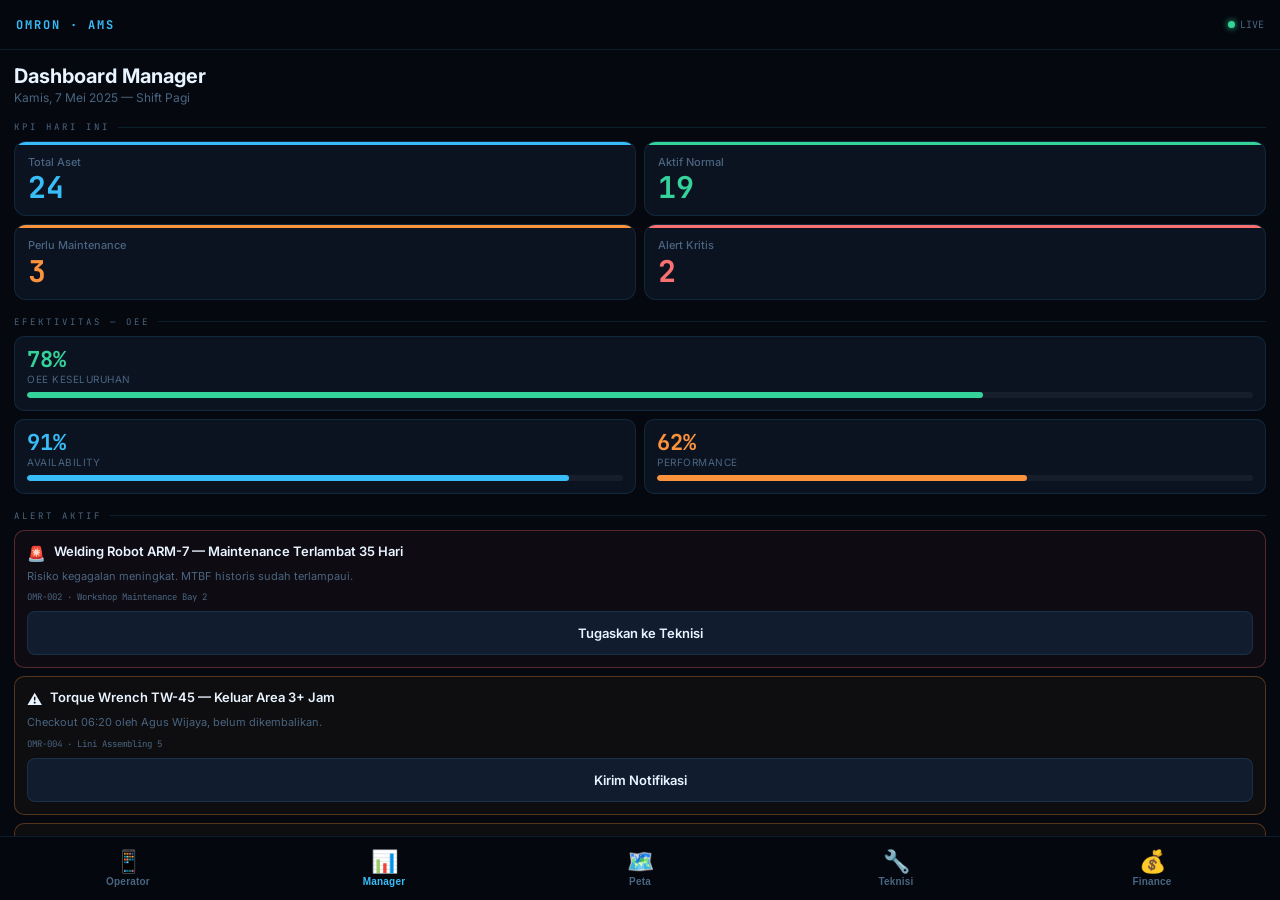
==== index.html @ 8ec26598 "Add files via upload" ====
<!DOCTYPE html>
<html lang="id">
<head>
<meta charset="UTF-8">
<meta name="viewport" content="width=device-width, initial-scale=1.0">
<title>Asset Management System — Omron</title>
<link href="https://fonts.googleapis.com/css2?family=Inter:wght@400;500;600;700&family=JetBrains+Mono:wght@400;700&display=swap" rel="stylesheet">
<style>
:root{
  --bg:#05080F;--surface:#0B1220;--surface2:#111C2E;
  --border:rgba(56,189,248,0.13);
  --accent:#38BDF8;--accent2:#34D399;--warn:#FB923C;--danger:#F87171;--gold:#FBBF24;--purple:#A78BFA;
  --white:#E8F4FF;--muted:#4A6580;
  --mono:'JetBrains Mono',monospace;--sans:'Inter',sans-serif;
  --nav-h:64px;
}
*{margin:0;padding:0;box-sizing:border-box;-webkit-tap-highlight-color:transparent;}
html,body{height:100%;overflow:hidden;}
body{background:var(--bg);color:var(--white);font-family:var(--sans);display:flex;flex-direction:column;}

/* TOP BAR */
.topbar{flex-shrink:0;display:flex;align-items:center;justify-content:space-between;padding:0 16px;height:50px;background:rgba(5,8,15,0.98);border-bottom:1px solid var(--border);}
.topbar-logo{font-family:var(--mono);font-size:12px;color:var(--accent);letter-spacing:2px;font-weight:700;}
.live-pill{display:flex;align-items:center;gap:5px;font-family:var(--mono);font-size:10px;color:var(--muted);}
.live-dot{width:7px;height:7px;border-radius:50%;background:var(--accent2);box-shadow:0 0 6px var(--accent2);animation:blink 1.5s ease-in-out infinite;}
@keyframes blink{0%,100%{opacity:1;}50%{opacity:0.3;}}

/* SCROLL */
.scroll-area{flex:1;overflow-y:auto;overflow-x:hidden;-webkit-overflow-scrolling:touch;scrollbar-width:none;}
.scroll-area::-webkit-scrollbar{display:none;}

/* PAGES */
.page{display:none;padding:14px 14px calc(var(--nav-h) + 16px);}
.page.active{display:block;animation:pagein 0.22s ease;}
@keyframes pagein{from{opacity:0;transform:translateY(6px);}to{opacity:1;transform:translateY(0);}}

/* BOTTOM NAV */
.bottom-nav{flex-shrink:0;display:flex;background:rgba(5,8,15,0.98);border-top:1px solid var(--border);height:var(--nav-h);}
.bnav-item{flex:1;display:flex;flex-direction:column;align-items:center;justify-content:center;gap:3px;cursor:pointer;background:none;border:none;color:var(--muted);padding:6px 2px;transition:color 0.15s;min-width:44px;}
.bnav-item .bi{font-size:22px;line-height:1;}
.bnav-item .bl{font-size:10px;font-weight:600;letter-spacing:0.2px;}
.bnav-item.active{color:var(--accent);}
.bnav-item:active{opacity:0.7;}

/* COMMON */
.pg-title{font-size:20px;font-weight:700;margin-bottom:2px;}
.pg-sub{font-size:12px;color:var(--muted);margin-bottom:14px;}
.slabel{font-family:var(--mono);font-size:9px;letter-spacing:3px;color:var(--muted);margin:16px 0 8px;display:flex;align-items:center;gap:8px;}
.slabel::after{content:'';flex:1;height:1px;background:var(--border);}
.card{background:var(--surface);border:1px solid var(--border);border-radius:12px;overflow:hidden;margin-bottom:10px;}
.card-hd{display:flex;align-items:center;justify-content:space-between;padding:11px 14px;border-bottom:1px solid var(--border);background:rgba(56,189,248,0.04);}
.card-title{font-family:var(--mono);font-size:10px;font-weight:700;letter-spacing:1.5px;color:var(--accent);}
.card-body{padding:14px;}
.badge{font-family:var(--mono);font-size:10px;font-weight:700;padding:3px 9px;border-radius:20px;}
.badge-ok{background:rgba(52,211,153,0.15);color:var(--accent2);border:1px solid rgba(52,211,153,0.3);}
.badge-warn{background:rgba(251,146,60,0.15);color:var(--warn);border:1px solid rgba(251,146,60,0.3);}
.badge-danger{background:rgba(248,113,113,0.15);color:var(--danger);border:1px solid rgba(248,113,113,0.3);}
.btn{border:none;border-radius:8px;font-family:var(--sans);font-weight:600;font-size:13px;padding:0 14px;cursor:pointer;transition:opacity 0.15s;white-space:nowrap;height:44px;display:inline-flex;align-items:center;justify-content:center;gap:6px;}
.btn:active{opacity:0.7;}
.btn-primary{background:var(--accent);color:#05080F;}
.btn-secondary{background:var(--surface2);color:var(--white);border:1px solid var(--border);}
.btn-warn{background:rgba(251,146,60,0.15);color:var(--warn);border:1px solid rgba(251,146,60,0.3);}
.btn-ok{background:rgba(52,211,153,0.15);color:var(--accent2);border:1px solid rgba(52,211,153,0.3);}
.btn-full{width:100%;}
.btn-half{flex:1;}
.row2{display:flex;gap:8px;}

/* TOAST */
#toast{position:fixed;bottom:calc(var(--nav-h) + 10px);left:50%;transform:translateX(-50%) translateY(16px);background:var(--surface2);border:1px solid var(--accent);color:var(--accent);font-size:12px;font-family:var(--mono);padding:9px 16px;border-radius:8px;z-index:999;transition:all 0.28s cubic-bezier(0.34,1.56,0.64,1);white-space:nowrap;opacity:0;pointer-events:none;}
#toast.show{transform:translateX(-50%) translateY(0);opacity:1;}

/* ══ OPERATOR ══ */
.scan-box{background:var(--surface);border:1px solid var(--border);border-radius:12px;padding:14px;position:relative;overflow:hidden;margin-bottom:10px;}
.scan-box::before{content:'';position:absolute;top:0;left:0;right:0;height:2px;background:linear-gradient(90deg,transparent,var(--accent),transparent);animation:scanbar 3s ease-in-out infinite;}
@keyframes scanbar{0%,100%{opacity:0.15;transform:scaleX(0.2);}50%{opacity:1;transform:scaleX(1);}}
.scan-input{width:100%;background:rgba(0,0,0,0.4);border:1px solid var(--border);border-radius:8px;color:var(--white);font-family:var(--sans);font-size:16px;padding:12px 14px;outline:none;margin-bottom:10px;transition:border-color 0.2s;-webkit-appearance:none;}
.scan-input:focus{border-color:var(--accent);}
.scan-input::placeholder{color:var(--muted);}
.quick-label{font-family:var(--mono);font-size:9px;letter-spacing:2px;color:var(--muted);margin-bottom:6px;}
.quick-grid{display:grid;grid-template-columns:repeat(5,1fr);gap:6px;margin-bottom:2px;}
.qbtn{background:rgba(56,189,248,0.08);border:1px solid rgba(56,189,248,0.2);border-radius:8px;color:var(--accent);font-family:var(--mono);font-size:12px;font-weight:700;height:44px;cursor:pointer;transition:background 0.15s;}
.qbtn:active{background:rgba(56,189,248,0.22);}
.scan-loading{display:none;text-align:center;padding:18px 0;color:var(--muted);font-size:12px;}
.spin{display:inline-block;width:16px;height:16px;border:2px solid var(--border);border-top-color:var(--accent);border-radius:50%;animation:spin 0.7s linear infinite;margin-right:6px;vertical-align:middle;}
@keyframes spin{to{transform:rotate(360deg);}}
#op-result{animation:pagein 0.28s ease;}
.res-hd{display:flex;align-items:center;justify-content:space-between;padding:11px 13px;border-bottom:1px solid var(--border);background:rgba(56,189,248,0.04);}
.res-id{font-family:var(--mono);font-size:11px;color:var(--accent);letter-spacing:2px;}
.res-body{padding:13px;}
.res-name{font-size:17px;font-weight:700;line-height:1.2;margin-bottom:2px;}
.res-type{font-family:var(--mono);font-size:9px;color:var(--muted);letter-spacing:1px;margin-bottom:11px;}
.alert-box{display:flex;align-items:flex-start;gap:7px;background:rgba(248,113,113,0.08);border:1px solid rgba(248,113,113,0.3);border-radius:8px;padding:10px 11px;font-size:12px;color:var(--danger);margin-bottom:11px;line-height:1.5;}
.loc-bar{display:flex;align-items:center;gap:9px;background:rgba(56,189,248,0.06);border:1px solid rgba(56,189,248,0.16);border-radius:8px;padding:10px 12px;margin-bottom:11px;}
.pulse{width:9px;height:9px;border-radius:50%;background:var(--accent2);box-shadow:0 0 7px var(--accent2);animation:blink 1.5s ease-in-out infinite;flex-shrink:0;}
.info-grid{display:grid;grid-template-columns:1fr 1fr;gap:6px;margin-bottom:11px;}
.info-cell{background:rgba(0,0,0,0.28);border:1px solid rgba(255,255,255,0.05);border-radius:8px;padding:9px 10px;}
.info-k{font-size:9px;color:var(--muted);letter-spacing:1.5px;font-family:var(--mono);margin-bottom:3px;}
.info-v{font-size:13px;font-weight:600;}
.info-v.ok{color:var(--accent2);}
.info-v.warn{color:var(--warn);}
.info-v.danger{color:var(--danger);}
.hist-row{display:flex;align-items:flex-start;gap:7px;font-size:12px;margin-bottom:7px;line-height:1.4;}
.h-t{font-family:var(--mono);font-size:9px;color:var(--muted);white-space:nowrap;min-width:48px;padding-top:2px;}
.h-d{width:6px;height:6px;border-radius:50%;margin-top:4px;flex-shrink:0;}
.action-stack{display:flex;flex-direction:column;gap:7px;margin-top:12px;padding-top:12px;border-top:1px solid var(--border);}

/* ══ MANAGER ══ */
.kpi-grid{display:grid;grid-template-columns:1fr 1fr;gap:8px;margin-bottom:10px;}
.kpi-card{background:var(--surface);border:1px solid var(--border);border-radius:12px;padding:13px;position:relative;overflow:hidden;}
.kpi-card::before{content:'';position:absolute;top:0;left:0;right:0;height:3px;}
.kpi-card.blue::before{background:var(--accent);}
.kpi-card.green::before{background:var(--accent2);}
.kpi-card.orange::before{background:var(--warn);}
.kpi-card.red::before{background:var(--danger);}
.kpi-lbl{font-size:11px;color:var(--muted);font-weight:500;line-height:1.3;}
.kpi-num{font-family:var(--mono);font-size:30px;font-weight:700;line-height:1;margin-top:3px;}
.kpi-num.blue{color:var(--accent);}
.kpi-num.green{color:var(--accent2);}
.kpi-num.orange{color:var(--warn);}
.kpi-num.red{color:var(--danger);}
.oee-grid{display:grid;grid-template-columns:1fr 1fr;gap:8px;margin-bottom:10px;}
.oee-card{background:var(--surface);border:1px solid var(--border);border-radius:10px;padding:12px;}
.oee-card.featured{grid-column:1/-1;}
.oee-val{font-family:var(--mono);font-size:22px;font-weight:700;line-height:1;margin-bottom:2px;}
.oee-lbl{font-size:10px;color:var(--muted);letter-spacing:0.5px;margin-bottom:7px;}
.oee-bar{height:6px;border-radius:3px;background:rgba(255,255,255,0.05);overflow:hidden;}
.oee-fill{height:100%;border-radius:3px;transition:width 1s ease;}
.alert-list{display:flex;flex-direction:column;gap:8px;}
.alert-item{background:var(--surface);border:1px solid var(--border);border-radius:10px;padding:12px;}
.alert-item.danger{border-color:rgba(248,113,113,0.3);background:rgba(248,113,113,0.04);}
.alert-item.warn{border-color:rgba(251,146,60,0.3);background:rgba(251,146,60,0.04);}
.al-top{display:flex;align-items:flex-start;gap:8px;margin-bottom:5px;}
.al-icon{font-size:15px;flex-shrink:0;margin-top:1px;}
.al-title{font-size:13px;font-weight:600;line-height:1.3;}
.al-desc{font-size:11px;color:var(--muted);line-height:1.5;margin-bottom:7px;}
.al-meta{font-family:var(--mono);font-size:9px;color:var(--muted);margin-bottom:8px;}
.asset-list{display:flex;flex-direction:column;gap:7px;}
.asset-item{background:var(--surface);border:1px solid var(--border);border-radius:10px;padding:11px 12px;display:flex;align-items:center;gap:10px;}
.asset-left{flex:1;min-width:0;}
.asset-amid{font-family:var(--mono);font-size:10px;color:var(--accent);margin-bottom:1px;}
.asset-aname{font-size:13px;font-weight:600;overflow:hidden;text-overflow:ellipsis;white-space:nowrap;}
.asset-aloc{font-size:11px;color:var(--muted);overflow:hidden;text-overflow:ellipsis;white-space:nowrap;}
.asset-right{flex-shrink:0;text-align:right;}
.asset-nsrv{font-size:10px;color:var(--muted);margin-top:4px;}
.bar-row{display:flex;align-items:center;gap:10px;margin-bottom:9px;}
.bar-lbl{font-size:10px;color:var(--muted);width:90px;flex-shrink:0;}
.bar-track{flex:1;height:8px;background:rgba(255,255,255,0.05);border-radius:4px;overflow:hidden;}
.bar-fill{height:100%;border-radius:4px;transition:width 1.1s ease;}
.bar-val{font-family:var(--mono);font-size:10px;width:30px;text-align:right;flex-shrink:0;}

/* ══ FLOOR MAP ══ */
.map-wrap{background:var(--surface);border:1px solid var(--border);border-radius:12px;padding:12px;margin-bottom:10px;}
.map-canvas{position:relative;width:100%;aspect-ratio:4/3;background:var(--surface2);border-radius:8px;overflow:hidden;border:1px solid var(--border);}
.zone{position:absolute;border-radius:6px;padding:7px;}
.zone-lbl{font-family:var(--mono);font-size:8px;letter-spacing:0.5px;font-weight:700;margin-bottom:5px;}
.zone-assets{display:flex;flex-wrap:wrap;gap:5px;}
.adot{width:44px;height:44px;border-radius:8px;display:flex;align-items:center;justify-content:center;font-size:10px;font-weight:700;font-family:var(--mono);cursor:pointer;transition:transform 0.15s;}
.adot:active{transform:scale(0.88);}
.adot.ok{background:rgba(52,211,153,0.2);border:1px solid rgba(52,211,153,0.5);color:var(--accent2);}
.adot.warn{background:rgba(251,146,60,0.2);border:1px solid rgba(251,146,60,0.5);color:var(--warn);}
.adot.danger{background:rgba(248,113,113,0.2);border:1px solid rgba(248,113,113,0.5);color:var(--danger);}
.adot.moving{animation:dotpulse 1s ease-in-out infinite;}
@keyframes dotpulse{0%,100%{box-shadow:0 0 0 0 rgba(56,189,248,0.3);}50%{box-shadow:0 0 0 6px rgba(56,189,248,0);}}
.reader-pt{position:absolute;width:12px;height:12px;border-radius:50%;background:rgba(56,189,248,0.8);border:2px solid var(--accent);z-index:5;animation:rdr 2s ease-in-out infinite;}
@keyframes rdr{0%,100%{box-shadow:0 0 3px var(--accent);}50%{box-shadow:0 0 12px var(--accent);}}
.map-info{background:var(--surface2);border:1px solid var(--border);border-radius:10px;padding:12px;margin-top:10px;display:none;}
.map-info.show{display:block;animation:pagein 0.2s ease;}
.map-legend{display:flex;gap:12px;margin-top:10px;flex-wrap:wrap;}
.leg{display:flex;align-items:center;gap:5px;font-size:11px;color:var(--muted);}
.leg-dot{width:10px;height:10px;border-radius:3px;flex-shrink:0;}

/* ══ MAINTENANCE ══ */
.sum-row{display:flex;gap:8px;margin-bottom:14px;}
.sum-card{flex:1;background:var(--surface);border:1px solid var(--border);border-radius:10px;padding:11px;text-align:center;}
.sum-num{font-family:var(--mono);font-size:22px;font-weight:700;}
.sum-lbl{font-size:10px;color:var(--muted);margin-top:2px;}
.maint-card{background:var(--surface);border:1px solid var(--border);border-radius:12px;overflow:hidden;margin-bottom:10px;}
.maint-hd{display:flex;align-items:center;gap:10px;padding:11px 12px;border-bottom:1px solid var(--border);}
.pbar{width:4px;border-radius:2px;flex-shrink:0;align-self:stretch;min-height:36px;}
.maint-name{font-size:14px;font-weight:700;}
.maint-id{font-family:var(--mono);font-size:10px;color:var(--accent);}
.maint-body{padding:12px;}
.maint-chips{display:flex;gap:6px;flex-wrap:wrap;margin-bottom:11px;}
.chip{background:rgba(0,0,0,0.28);border:1px solid rgba(255,255,255,0.05);border-radius:6px;padding:6px 9px;}
.chip-k{font-family:var(--mono);font-size:8px;color:var(--muted);letter-spacing:1px;margin-bottom:2px;}
.chip-v{font-size:12px;font-weight:500;}
.prog-lbl{display:flex;justify-content:space-between;font-family:var(--mono);font-size:9px;color:var(--muted);margin-bottom:5px;}
.prog-track{background:rgba(255,255,255,0.05);border-radius:4px;height:6px;margin-bottom:11px;overflow:hidden;}
.prog-fill{height:100%;border-radius:4px;background:linear-gradient(90deg,var(--accent),var(--accent2));transition:width 0.5s ease;}
.checklist{display:flex;flex-direction:column;gap:5px;margin-bottom:12px;}
.check-item{display:flex;align-items:center;gap:10px;font-size:13px;padding:10px 11px;border-radius:8px;background:rgba(0,0,0,0.18);cursor:pointer;min-height:44px;user-select:none;}
.check-item input[type=checkbox]{accent-color:var(--accent2);width:18px;height:18px;flex-shrink:0;cursor:pointer;}
.check-item.done{opacity:0.45;}
.check-item.done span{text-decoration:line-through;}

/* ══ FINANCE ══ */
.fin-kpi{display:grid;grid-template-columns:1fr 1fr;gap:8px;margin-bottom:10px;}
.fin-card{background:var(--surface);border:1px solid var(--border);border-radius:12px;padding:13px;position:relative;overflow:hidden;}
.fin-card::before{content:'';position:absolute;top:0;left:0;right:0;height:3px;background:linear-gradient(90deg,var(--gold),transparent);}
.fin-lbl{font-size:11px;color:var(--muted);line-height:1.3;}
.fin-num{font-family:var(--mono);font-size:18px;font-weight:700;color:var(--gold);line-height:1;margin-top:3px;}
.fin-sub{font-family:var(--mono);font-size:9px;color:var(--muted);margin-top:5px;}
.depr-list{display:flex;flex-direction:column;gap:7px;}
.depr-item{background:var(--surface);border:1px solid var(--border);border-radius:10px;padding:12px;}
.depr-hd{display:flex;align-items:center;justify-content:space-between;margin-bottom:7px;}
.depr-id{font-family:var(--mono);font-size:10px;color:var(--gold);margin-bottom:1px;}
.depr-name{font-size:13px;font-weight:600;}
.depr-row{display:flex;justify-content:space-between;font-size:12px;margin-bottom:3px;}
.depr-key{color:var(--muted);}
.depr-bar{height:5px;background:rgba(255,255,255,0.05);border-radius:3px;overflow:hidden;margin-top:7px;}
.depr-fill{height:100%;border-radius:3px;transition:width 1s ease;}
.reco-item{background:var(--surface);border:1px solid var(--border);border-radius:10px;padding:12px;margin-bottom:8px;}
.reco-hd{display:flex;align-items:center;gap:8px;margin-bottom:6px;}
.reco-title{font-size:13px;font-weight:600;}
.reco-desc{font-size:12px;color:var(--muted);line-height:1.5;}

/* FEED */
.feed-list{display:flex;flex-direction:column;gap:6px;}
.feed-item{display:flex;align-items:center;gap:9px;background:var(--surface);border:1px solid var(--border);border-radius:8px;padding:9px 12px;}
.feed-dot{width:8px;height:8px;border-radius:50%;flex-shrink:0;}
.feed-id{font-family:var(--mono);font-size:10px;color:var(--accent);white-space:nowrap;}
.feed-desc{flex:1;font-size:12px;overflow:hidden;text-overflow:ellipsis;white-space:nowrap;min-width:0;}
.feed-time{font-family:var(--mono);font-size:10px;color:var(--muted);white-space:nowrap;}
</style>
</head>
<body>

<!-- TOP BAR -->
<div class="topbar">
  <div class="topbar-logo">OMRON · AMS</div>
  <div class="live-pill"><div class="live-dot"></div>LIVE</div>
</div>

<!-- SCROLL AREA -->
<div class="scroll-area" id="scrollArea">

<!-- ══ OPERATOR ══ -->
<div class="page" id="page-operator">
  <div class="pg-title">Identifikasi Aset</div>
  <div class="pg-sub">Ketik ID atau tap tombol demo di bawah</div>

  <div class="scan-box">
    <input class="scan-input" id="rfidInput" type="text" inputmode="text"
      placeholder="ID Aset — cth: OMR-001" maxlength="15" autocomplete="off" spellcheck="false">
    <button class="btn btn-primary btn-full" id="scanBtn" onclick="scanAsset()">Cek Aset</button>
  </div>

  <div class="quick-label">DEMO CEPAT — TAP ID</div>
  <div class="quick-grid">
    <div class="qbtn" onclick="quickScan('OMR-001')">001</div>
    <div class="qbtn" onclick="quickScan('OMR-002')">002</div>
    <div class="qbtn" onclick="quickScan('OMR-003')">003</div>
    <div class="qbtn" onclick="quickScan('OMR-004')">004</div>
    <div class="qbtn" onclick="quickScan('OMR-005')">005</div>
  </div>

  <div class="scan-loading" id="scanLoading"><span class="spin"></span>Mencari aset...</div>

  <div id="op-result" style="display:none;margin-top:12px;">
    <div class="card">
      <div class="res-hd"><span class="res-id" id="res-id"></span><span class="badge" id="res-badge"></span></div>
      <div class="res-body">
        <div class="res-name" id="res-name"></div>
        <div class="res-type" id="res-type"></div>
        <div id="res-alert" class="alert-box" style="display:none">⚠ <span id="res-alert-txt"></span></div>
        <div class="loc-bar">
          <div class="pulse"></div>
          <div>
            <div style="font-size:13px;font-weight:600;" id="res-loc"></div>
            <div style="font-size:11px;color:var(--muted);" id="res-loctime"></div>
          </div>
        </div>
        <div class="info-grid">
          <div class="info-cell"><div class="info-k">KATEGORI</div><div class="info-v" id="r-cat"></div></div>
          <div class="info-cell"><div class="info-k">STATUS</div><div class="info-v" id="r-stat"></div></div>
          <div class="info-cell"><div class="info-k">SERVIS TERAKHIR</div><div class="info-v" id="r-srv"></div></div>
          <div class="info-cell"><div class="info-k">SERVIS BERIKUTNYA</div><div class="info-v" id="r-nsrv"></div></div>
          <div class="info-cell"><div class="info-k">KONDISI</div><div class="info-v" id="r-kond"></div></div>
          <div class="info-cell"><div class="info-k">PIC</div><div class="info-v" id="r-pic"></div></div>
        </div>
        <div class="slabel">RIWAYAT</div>
        <div id="res-hist"></div>
        <div class="action-stack">
          <div class="row2">
            <button class="btn btn-ok btn-half" onclick="toast('✓ Checkout dicatat ke sistem')">📤 Checkout</button>
            <button class="btn btn-warn btn-half" onclick="toast('⚠ Laporan dikirim ke teknisi')">🔧 Laporkan</button>
          </div>
          <div class="row2">
            <button class="btn btn-secondary btn-half" onclick="toast('📅 Jadwal servis dikirim')">📅 Servis</button>
            <button class="btn btn-secondary btn-half" onclick="toast('📋 Histori lengkap...')">📋 Histori</button>
          </div>
        </div>
      </div>
    </div>
  </div>

  <div id="op-notfound" style="display:none;margin-top:12px;background:var(--surface);border:1px solid rgba(248,113,113,0.25);border-radius:12px;padding:24px;text-align:center;">
    <div style="font-size:28px;margin-bottom:8px;">🔍</div>
    <div style="font-size:15px;font-weight:700;color:var(--danger);margin-bottom:5px;">Aset Tidak Ditemukan</div>
    <div style="font-size:12px;color:var(--muted);">ID "<span id="nf-id"></span>" tidak ada di asset register.</div>
  </div>

  <div class="slabel">AKTIVITAS TERKINI</div>
  <div class="feed-list" id="op-feed"></div>
</div>

<!-- ══ MANAGER ══ -->
<div class="page active" id="page-manager">
  <div class="pg-title">Dashboard Manager</div>
  <div class="pg-sub">Kamis, 7 Mei 2025 — Shift Pagi</div>

  <div class="slabel">KPI HARI INI</div>
  <div class="kpi-grid">
    <div class="kpi-card blue"><div class="kpi-lbl">Total Aset</div><div class="kpi-num blue">24</div></div>
    <div class="kpi-card green"><div class="kpi-lbl">Aktif Normal</div><div class="kpi-num green">19</div></div>
    <div class="kpi-card orange"><div class="kpi-lbl">Perlu Maintenance</div><div class="kpi-num orange">3</div></div>
    <div class="kpi-card red"><div class="kpi-lbl">Alert Kritis</div><div class="kpi-num red">2</div></div>
  </div>

  <div class="slabel">EFEKTIVITAS — OEE</div>
  <div class="oee-grid">
    <div class="oee-card featured">
      <div class="oee-val" style="color:var(--accent2);">78%</div>
      <div class="oee-lbl">OEE KESELURUHAN</div>
      <div class="oee-bar"><div class="oee-fill" style="width:78%;background:var(--accent2);"></div></div>
    </div>
    <div class="oee-card">
      <div class="oee-val" style="color:var(--accent);">91%</div>
      <div class="oee-lbl">AVAILABILITY</div>
      <div class="oee-bar"><div class="oee-fill" style="width:91%;background:var(--accent);"></div></div>
    </div>
    <div class="oee-card">
      <div class="oee-val" style="color:var(--warn);">62%</div>
      <div class="oee-lbl">PERFORMANCE</div>
      <div class="oee-bar"><div class="oee-fill" style="width:62%;background:var(--warn);"></div></div>
    </div>
  </div>

  <div class="slabel">ALERT AKTIF</div>
  <div class="alert-list">
    <div class="alert-item danger">
      <div class="al-top"><div class="al-icon">🚨</div><div class="al-title">Welding Robot ARM-7 — Maintenance Terlambat 35 Hari</div></div>
      <div class="al-desc">Risiko kegagalan meningkat. MTBF historis sudah terlampaui.</div>
      <div class="al-meta">OMR-002 · Workshop Maintenance Bay 2</div>
      <button class="btn btn-secondary btn-full" onclick="toast('Ditugaskan ke Eko Purnomo')">Tugaskan ke Teknisi</button>
    </div>
    <div class="alert-item warn">
      <div class="al-top"><div class="al-icon">⚠️</div><div class="al-title">Torque Wrench TW-45 — Keluar Area 3+ Jam</div></div>
      <div class="al-desc">Checkout 06:20 oleh Agus Wijaya, belum dikembalikan.</div>
      <div class="al-meta">OMR-004 · Lini Assembling 5</div>
      <button class="btn btn-secondary btn-full" onclick="toast('Notifikasi dikirim ke Agus Wijaya')">Kirim Notifikasi</button>
    </div>
    <div class="alert-item warn">
      <div class="al-top"><div class="al-icon">🔋</div><div class="al-title">Forklift FL-01 — Baterai Kritis 12%</div></div>
      <div class="al-desc">Sisa operasi ~45 menit. Perlu charging sebelum shift siang.</div>
      <div class="al-meta">OMR-006 · Loading Dock</div>
      <button class="btn btn-secondary btn-full" onclick="toast('Alert ke operator forklift')">Kirim Notifikasi</button>
    </div>
  </div>

  <div class="slabel">SEMUA ASET</div>
  <div class="asset-list" id="mgr-asset-list"></div>

  <div class="slabel">UTILISASI PER KATEGORI</div>
  <div class="card"><div class="card-body" id="mgr-chart"></div></div>
</div>

<!-- ══ FLOOR MAP ══ -->
<div class="page" id="page-floormap">
  <div class="pg-title">Floor Map</div>
  <div class="pg-sub">Tap aset untuk detail · Titik biru = reader aktif</div>

  <div class="map-wrap">
    <div class="map-canvas" id="mapCanvas">
      <div class="zone" style="left:2%;top:4%;width:40%;height:50%;background:rgba(56,189,248,0.05);border:1px dashed rgba(56,189,248,0.2);">
        <div class="zone-lbl" style="color:var(--accent);">PRODUKSI A</div>
        <div class="zone-assets">
          <div class="adot ok" data-id="OMR-001">M3</div>
          <div class="adot ok" data-id="OMR-005">HP</div>
          <div class="adot ok" data-id="OMR-007">CV</div>
        </div>
      </div>
      <div class="zone" style="left:44%;top:4%;width:35%;height:50%;background:rgba(167,139,250,0.04);border:1px dashed rgba(167,139,250,0.2);">
        <div class="zone-lbl" style="color:var(--purple);">PRODUKSI B</div>
        <div class="zone-assets">
          <div class="adot danger" data-id="OMR-002">WR</div>
          <div class="adot ok" data-id="OMR-009">LC</div>
        </div>
      </div>
      <div class="zone" style="left:81%;top:4%;width:17%;height:50%;background:rgba(251,146,60,0.04);border:1px dashed rgba(251,146,60,0.2);">
        <div class="zone-lbl" style="color:var(--warn);">WRK</div>
        <div class="zone-assets">
          <div class="adot warn moving" data-id="OMR-002b">WR</div>
        </div>
      </div>
      <div class="zone" style="left:2%;top:57%;width:47%;height:38%;background:rgba(52,211,153,0.04);border:1px dashed rgba(52,211,153,0.2);">
        <div class="zone-lbl" style="color:var(--accent2);">GUDANG</div>
        <div class="zone-assets">
          <div class="adot ok" data-id="OMR-003">FL</div>
          <div class="adot ok" data-id="OMR-011">PJ</div>
        </div>
      </div>
      <div class="zone" style="left:51%;top:57%;width:47%;height:38%;background:rgba(248,113,113,0.04);border:1px dashed rgba(248,113,113,0.2);">
        <div class="zone-lbl" style="color:var(--danger);">LINI 5</div>
        <div class="zone-assets">
          <div class="adot warn moving" data-id="OMR-004">TW</div>
          <div class="adot ok" data-id="OMR-013">T2</div>
        </div>
      </div>
      <div class="reader-pt" style="left:42%;top:26%;"></div>
      <div class="reader-pt" style="left:79%;top:26%;"></div>
      <div class="reader-pt" style="left:49%;top:55%;"></div>
      <div class="reader-pt" style="left:41%;top:55%;"></div>
    </div>

    <!-- Info panel below map — mobile friendly -->
    <div class="map-info" id="mapInfo">
      <div style="display:flex;align-items:center;justify-content:space-between;margin-bottom:7px;">
        <div>
          <div style="font-family:var(--mono);font-size:10px;color:var(--accent);margin-bottom:2px;" id="mi-id"></div>
          <div style="font-size:14px;font-weight:700;" id="mi-name"></div>
        </div>
        <span class="badge" id="mi-badge"></span>
      </div>
      <div style="font-size:12px;color:var(--muted);margin-bottom:10px;" id="mi-loc"></div>
      <button class="btn btn-secondary btn-full" onclick="goToAsset()">Lihat Detail Lengkap →</button>
    </div>

    <div class="map-legend">
      <div class="leg"><div class="leg-dot" style="background:rgba(52,211,153,0.6);border:1px solid var(--accent2);"></div>Normal</div>
      <div class="leg"><div class="leg-dot" style="background:rgba(251,146,60,0.6);border:1px solid var(--warn);"></div>Perhatian</div>
      <div class="leg"><div class="leg-dot" style="background:rgba(248,113,113,0.6);border:1px solid var(--danger);"></div>Kritis</div>
      <div class="leg"><div class="leg-dot" style="background:var(--accent);border-radius:50%;"></div>Reader</div>
    </div>
  </div>

  <div class="slabel">PERGERAKAN TERKINI</div>
  <div class="feed-list" id="map-feed"></div>
</div>

<!-- ══ MAINTENANCE ══ -->
<div class="page" id="page-maintenance">
  <div class="pg-title">Antrian Teknisi</div>
  <div class="pg-sub">Kamis, 7 Mei 2025</div>

  <div class="sum-row">
    <div class="sum-card" style="border-color:rgba(248,113,113,0.3);">
      <div class="sum-num" style="color:var(--danger);">1</div>
      <div class="sum-lbl">Kritis</div>
    </div>
    <div class="sum-card" style="border-color:rgba(251,146,60,0.3);">
      <div class="sum-num" style="color:var(--warn);">2</div>
      <div class="sum-lbl">Sedang</div>
    </div>
    <div class="sum-card" style="border-color:rgba(52,211,153,0.3);">
      <div class="sum-num" style="color:var(--accent2);">1</div>
      <div class="sum-lbl">Selesai</div>
    </div>
  </div>
  <div id="maint-queue"></div>
</div>

<!-- ══ FINANCE ══ -->
<div class="page" id="page-finance">
  <div class="pg-title">Finance & Aset</div>
  <div class="pg-sub">Per 7 Mei 2025 · Nilai dalam Rupiah</div>

  <div class="slabel">RINGKASAN NILAI</div>
  <div class="fin-kpi">
    <div class="fin-card"><div class="fin-lbl">Total Nilai Buku</div><div class="fin-num">Rp 48,2M</div></div>
    <div class="fin-card"><div class="fin-lbl">Total Perolehan</div><div class="fin-num">Rp 82,5M</div></div>
    <div class="fin-card"><div class="fin-lbl">Biaya Maint. YTD</div><div class="fin-num">Rp 3,1M</div><div class="fin-sub">6,4% dari nilai aset</div></div>
    <div class="fin-card"><div class="fin-lbl">Anggaran Sisa</div><div class="fin-num">Rp 1,8M</div><div class="fin-sub">58% terpakai</div></div>
  </div>

  <div class="slabel">DEPRESIASI PER ASET</div>
  <div class="depr-list" id="depr-list"></div>

  <div class="slabel">TOTAL COST OF OWNERSHIP</div>
  <div class="card"><div class="card-body" id="tco-chart"></div></div>

  <div class="slabel">REKOMENDASI SISTEM</div>
  <div class="reco-item" style="border-color:rgba(248,113,113,0.25);background:rgba(248,113,113,0.04);">
    <div class="reco-hd"><span style="font-size:16px;">🔴</span><span class="reco-title" style="color:var(--danger);">Forklift FL-01 — Pertimbangkan Penggantian</span></div>
    <div class="reco-desc">80% terdepresiasi. Biaya maintenance 2 tahun terakhir Rp 1,2M — melebihi nilai buku. Evaluasi penggantian dalam 12 bulan.</div>
  </div>
  <div class="reco-item" style="border-color:rgba(251,146,60,0.25);background:rgba(251,146,60,0.04);">
    <div class="reco-hd"><span style="font-size:16px;">🟡</span><span class="reco-title" style="color:var(--warn);">Welding Robot — Monitor Ketat</span></div>
    <div class="reco-desc">50% terdepresiasi, biaya maintenance naik 35% YoY. Evaluasi upgrade vs ganti unit baru.</div>
  </div>
  <div class="reco-item" style="border-color:rgba(52,211,153,0.25);background:rgba(52,211,153,0.04);">
    <div class="reco-hd"><span style="font-size:16px;">🟢</span><span class="reco-title" style="color:var(--accent2);">Aset Lain — Kondisi Baik</span></div>
    <div class="reco-desc">Masih dalam rentang umur ekonomis optimal. Lanjutkan preventive maintenance sesuai jadwal.</div>
  </div>
</div>

</div><!-- end scroll-area -->

<!-- BOTTOM NAV -->
<nav class="bottom-nav">
  <button class="bnav-item" onclick="showPage('operator')" id="tab-operator"><span class="bi">📱</span><span class="bl">Operator</span></button>
  <button class="bnav-item active" onclick="showPage('manager')" id="tab-manager"><span class="bi">📊</span><span class="bl">Manager</span></button>
  <button class="bnav-item" onclick="showPage('floormap')" id="tab-floormap"><span class="bi">🗺️</span><span class="bl">Peta</span></button>
  <button class="bnav-item" onclick="showPage('maintenance')" id="tab-maintenance"><span class="bi">🔧</span><span class="bl">Teknisi</span></button>
  <button class="bnav-item" onclick="showPage('finance')" id="tab-finance"><span class="bi">💰</span><span class="bl">Finance</span></button>
</nav>

<div id="toast"></div>

<script>
const ASSETS={
  'OMR-001':{name:'CNC Milling Machine #3',type:'MESIN PRODUKSI · LANTAI A',cat:'Mesin Produksi',status:'ok',statusLabel:'AKTIF',loc:'Lantai Produksi A — Zona 3',loctime:'Terdeteksi 2 menit lalu',kondisi:'Baik',kondisiC:'ok',srv:'12 Mar 2025',nsrv:'12 Jun 2025',nsrvC:'ok',pic:'Budi Santoso',alert:null,hist:[{t:'08:32',c:'#34D399',e:'Mesin diaktifkan — shift pagi'},{t:'07:15',c:'#38BDF8',e:'Inspeksi harian OK'},{t:'Kemarin',c:'#4A6580',e:'Batch #4421 selesai'},{t:'10 Mei',c:'#4A6580',e:'Penggantian filter coolant'}]},
  'OMR-002':{name:'Welding Robot ARM-7',type:'ROBOT OTOMASI · LANTAI B',cat:'Robot Otomasi',status:'danger',statusLabel:'KRITIS',loc:'Workshop Maintenance — Bay 2',loctime:'Dipindah 1 jam lalu',kondisi:'Kritis',kondisiC:'danger',srv:'01 Jan 2025',nsrv:'01 Apr 2025',nsrvC:'danger',pic:'Eko Purnomo',alert:'Maintenance terlambat 35 hari. MTBF historis terlampaui — risiko kegagalan meningkat.',hist:[{t:'07:50',c:'#F87171',e:'Dipindah ke workshop maintenance'},{t:'Kemarin',c:'#F87171',e:'Getaran abnormal terdeteksi'},{t:'28 Apr',c:'#4A6580',e:'Produksi normal shift malam'},{t:'15 Apr',c:'#38BDF8',e:'Kalibrasi sumbu XYZ selesai'}]},
  'OMR-003':{name:'Electric Forklift FL-02',type:'KENDARAAN · GUDANG C',cat:'Kendaraan',status:'ok',statusLabel:'AKTIF',loc:'Gudang Spare Part — Koridor 2',loctime:'Terdeteksi 5 menit lalu',kondisi:'Baik',kondisiC:'ok',srv:'20 Apr 2025',nsrv:'20 Jul 2025',nsrvC:'ok',pic:'Sari Dewi',alert:null,hist:[{t:'09:10',c:'#34D399',e:'Angkut pallet #88'},{t:'08:45',c:'#38BDF8',e:'Charging selesai — 100%'},{t:'08:00',c:'#4A6580',e:'Inspeksi keselamatan OK'},{t:'Kemarin',c:'#4A6580',e:'14 trip shift normal'}]},
  'OMR-004':{name:'Torque Wrench Set TW-45',type:'TOOLS & JIG · LINI 5',cat:'Tools & Jig',status:'warn',statusLabel:'DIPINJAM',loc:'Lini Assembling 5 — KELUAR AREA',loctime:'Checkout 3 jam lalu',kondisi:'Keluar Area',kondisiC:'warn',srv:'05 Feb 2025',nsrv:'05 Agu 2025',nsrvC:'ok',pic:'Agus Wijaya',alert:'Tools berada di luar Tool Crib lebih dari 3 jam. Segera kembalikan.',hist:[{t:'06:20',c:'#FB923C',e:'Checkout oleh Agus Wijaya'},{t:'Kemarin',c:'#34D399',e:'Dikembalikan ke Tool Crib'},{t:'Kemarin',c:'#38BDF8',e:'Checkout Lini 3'},{t:'01 Mei',c:'#4A6580',e:'Kalibrasi torsi selesai'}]},
  'OMR-005':{name:'Hydraulic Press HP-200T',type:'MESIN PRODUKSI · LANTAI A',cat:'Mesin Produksi',status:'ok',statusLabel:'AKTIF',loc:'Lantai Produksi A — Zona 1',loctime:'Terdeteksi 1 menit lalu',kondisi:'Baik',kondisiC:'ok',srv:'28 Apr 2025',nsrv:'28 Jul 2025',nsrvC:'ok',pic:'Hendra Gunawan',alert:null,hist:[{t:'09:05',c:'#34D399',e:'Batch #4430 dimulai'},{t:'08:30',c:'#38BDF8',e:'Warm-up selesai'},{t:'07:55',c:'#38BDF8',e:'Pre-shift inspection OK'},{t:'Kemarin',c:'#4A6580',e:'320 unit diproduksi'}]},
};
const ALL_ASSETS=[
  {id:'OMR-001',name:'CNC Milling Machine #3',loc:'Lantai A — Zona 3',status:'ok',badge:'AKTIF',nsrv:'12 Jun 2025'},
  {id:'OMR-002',name:'Welding Robot ARM-7',loc:'Workshop Maintenance',status:'danger',badge:'KRITIS',nsrv:'01 Apr 2025'},
  {id:'OMR-003',name:'Electric Forklift FL-02',loc:'Gudang C',status:'ok',badge:'AKTIF',nsrv:'20 Jul 2025'},
  {id:'OMR-004',name:'Torque Wrench TW-45',loc:'Lini Assembling 5',status:'warn',badge:'DIPINJAM',nsrv:'05 Agu 2025'},
  {id:'OMR-005',name:'Hydraulic Press HP-200T',loc:'Lantai A — Zona 1',status:'ok',badge:'AKTIF',nsrv:'28 Jul 2025'},
  {id:'OMR-006',name:'Forklift FL-01',loc:'Loading Dock',status:'warn',badge:'BATERAI LOW',nsrv:'10 Jun 2025'},
  {id:'OMR-007',name:'Conveyor Line 1',loc:'Lantai A',status:'ok',badge:'AKTIF',nsrv:'01 Agu 2025'},
  {id:'OMR-008',name:'Assembly Robot A1',loc:'Lantai A — Zona 4',status:'ok',badge:'AKTIF',nsrv:'15 Jul 2025'},
];
const MAP_INFO={
  'OMR-001':{id:'OMR-001',name:'CNC Milling Machine #3',loc:'Lantai A — Zona 3',status:'ok'},
  'OMR-005':{id:'OMR-005',name:'Hydraulic Press HP-200T',loc:'Lantai A — Zona 1',status:'ok'},
  'OMR-007':{id:'OMR-007',name:'Conveyor Line 1',loc:'Lantai Produksi A',status:'ok'},
  'OMR-002':{id:'OMR-002',name:'Welding Robot ARM-7',loc:'Lantai Produksi B',status:'danger'},
  'OMR-009':{id:'OMR-009',name:'Laser Cutter B2',loc:'Lantai Produksi B',status:'ok'},
  'OMR-002b':{id:'OMR-002',name:'Welding Robot ARM-7',loc:'Workshop Maintenance Bay 2',status:'danger'},
  'OMR-003':{id:'OMR-003',name:'Electric Forklift FL-02',loc:'Gudang & Tool Crib',status:'ok'},
  'OMR-011':{id:'OMR-011',name:'Pallet Jack PJ-1',loc:'Gudang',status:'ok'},
  'OMR-004':{id:'OMR-004',name:'Torque Wrench TW-45',loc:'Lini Assembling 5 — KELUAR AREA',status:'warn'},
  'OMR-013':{id:'OMR-013',name:'Torque Wrench TW-46',loc:'Lini Assembling 5',status:'ok'},
};
const MAINT_JOBS=[
  {id:'OMR-002',name:'Welding Robot ARM-7',priority:'danger',label:'KRITIS',problem:'Getaran abnormal + maintenance terlambat 35 hari',loc:'Workshop — Bay 2',tech:'Eko Purnomo',est:'3-4 jam',checks:['Inspeksi visual keseluruhan','Cek bearing dan sambungan mekanik','Kalibrasi sumbu X, Y, Z','Test getaran post-perbaikan','Update firmware controller','Isi berita acara servis'],done:[true,true,false,false,false,false]},
  {id:'OMR-006',name:'Forklift FL-01',priority:'warn',label:'SEDANG',problem:'Baterai kritis 12%, cek sistem charging',loc:'Loading Dock — Charging 2',tech:'Sari Dewi',est:'1-2 jam',checks:['Cek kondisi sel baterai','Test arus charger','Inspeksi kabel dan konektor','Dokumentasi hasil'],done:[false,false,false,false]},
  {id:'OMR-013',name:'Conveyor Belt CL-3',priority:'ok',label:'RUTIN',problem:'Perawatan rutin bulanan',loc:'Lantai A — Zona 2',tech:'Budi Santoso',est:'1 jam',checks:['Pelumasan bearing','Cek ketegangan belt','Inspeksi roller','Update log maintenance'],done:[true,true,true,true]},
];
const DEPR=[
  {id:'OMR-001',name:'CNC Milling #3',beli:'Rp 12,5M',buku:'Rp 8,75M',pct:30,color:'#34D399'},
  {id:'OMR-002',name:'Welding Robot ARM-7',beli:'Rp 18,0M',buku:'Rp 9,0M',pct:50,color:'#F87171'},
  {id:'OMR-003',name:'Forklift FL-02',beli:'Rp 4,2M',buku:'Rp 3,36M',pct:20,color:'#34D399'},
  {id:'OMR-005',name:'Hydraulic Press',beli:'Rp 9,8M',buku:'Rp 7,84M',pct:20,color:'#34D399'},
  {id:'OMR-006',name:'Forklift FL-01',beli:'Rp 3,8M',buku:'Rp 0,76M',pct:80,color:'#F87171'},
];
const LIVE=[
  {id:'OMR-001',color:'#34D399',desc:'CNC Milling #3 — aktif Lantai A',time:'09:32'},
  {id:'OMR-003',color:'#34D399',desc:'Forklift FL-02 — masuk Gudang C',time:'09:28'},
  {id:'OMR-004',color:'#FB923C',desc:'Torque Wrench — melewati pintu Lini 5',time:'09:20'},
  {id:'OMR-005',color:'#34D399',desc:'Hydraulic Press — produksi aktif',time:'09:15'},
  {id:'OMR-002',color:'#F87171',desc:'Welding Robot — masuk workshop',time:'08:50'},
];
let currentMapId=null;
const bm={ok:'badge-ok',warn:'badge-warn',danger:'badge-danger'};
const bl={ok:'AKTIF',warn:'PERHATIAN',danger:'KRITIS'};

// NAV
function showPage(name){
  document.querySelectorAll('.page').forEach(p=>p.classList.remove('active'));
  document.querySelectorAll('.bnav-item').forEach(t=>t.classList.remove('active'));
  document.getElementById('page-'+name).classList.add('active');
  document.getElementById('tab-'+name).classList.add('active');
  document.getElementById('scrollArea').scrollTop=0;
  document.getElementById('op-result').style.display='none';
  document.getElementById('op-notfound').style.display='none';
  document.getElementById('scanLoading').style.display='none';
  document.getElementById('scanBtn').disabled=false;
  document.getElementById('rfidInput').value='';
  document.getElementById('mapInfo').classList.remove('show');
}

// OPERATOR
function quickScan(id){document.getElementById('rfidInput').value=id;scanAsset();}
function scanAsset(){
  const val=document.getElementById('rfidInput').value.trim().toUpperCase();
  if(!val){toast('Masukkan ID aset');return;}
  document.getElementById('op-result').style.display='none';
  document.getElementById('op-notfound').style.display='none';
  document.getElementById('scanLoading').style.display='block';
  document.getElementById('scanBtn').disabled=true;
  setTimeout(()=>{
    document.getElementById('scanLoading').style.display='none';
    document.getElementById('scanBtn').disabled=false;
    const a=ASSETS[val];
    if(a){renderOp(val,a);toast('✓ '+val+' ditemukan');}
    else{document.getElementById('nf-id').textContent=val;document.getElementById('op-notfound').style.display='block';toast('⚠ ID tidak ditemukan');}
  },420);
}
function renderOp(id,a){
  document.getElementById('res-id').textContent=id;
  document.getElementById('res-name').textContent=a.name;
  document.getElementById('res-type').textContent=a.type;
  document.getElementById('res-loc').textContent=a.loc;
  document.getElementById('res-loctime').textContent=a.loctime;
  const sb=document.getElementById('res-badge');sb.textContent=a.statusLabel;sb.className='badge '+bm[a.status];
  const al=document.getElementById('res-alert');
  if(a.alert){al.style.display='flex';document.getElementById('res-alert-txt').textContent=a.alert;}else al.style.display='none';
  document.getElementById('r-cat').textContent=a.cat;
  const rs=document.getElementById('r-stat');rs.textContent=a.statusLabel;rs.className='info-v '+a.status;
  document.getElementById('r-srv').textContent=a.srv;
  const rn=document.getElementById('r-nsrv');rn.textContent=a.nsrv;rn.className='info-v '+a.nsrvC;
  const rk=document.getElementById('r-kond');rk.textContent=a.kondisi;rk.className='info-v '+a.kondisiC;
  document.getElementById('r-pic').textContent=a.pic;
  document.getElementById('res-hist').innerHTML=a.hist.map(h=>`<div class="hist-row"><span class="h-t">${h.t}</span><div class="h-d" style="background:${h.c}"></div><span>${h.e}</span></div>`).join('');
  const el=document.getElementById('op-result');el.style.display='block';
  setTimeout(()=>el.scrollIntoView({behavior:'smooth',block:'nearest'}),50);
}
document.getElementById('rfidInput').addEventListener('keydown',e=>{if(e.key==='Enter')scanAsset();});

// MANAGER
function renderMgrAssets(){
  document.getElementById('mgr-asset-list').innerHTML=ALL_ASSETS.map(a=>`
    <div class="asset-item">
      <div class="asset-left">
        <div class="asset-amid">${a.id}</div>
        <div class="asset-aname">${a.name}</div>
        <div class="asset-aloc">${a.loc}</div>
      </div>
      <div class="asset-right">
        <span class="badge ${bm[a.status]}">${a.badge}</span>
        <div class="asset-nsrv" style="${a.status==='danger'?'color:var(--danger)':''}">${a.nsrv}</div>
      </div>
    </div>`).join('');
}
function renderMgrChart(){
  const data=[
    {lbl:'Mesin Produksi',val:87,color:'var(--accent)'},
    {lbl:'Robot Otomasi',val:62,color:'var(--purple)'},
    {lbl:'Kendaraan',val:74,color:'var(--accent2)'},
    {lbl:'Tools & Jig',val:91,color:'var(--warn)'},
    {lbl:'Spare Part',val:55,color:'var(--muted)'},
  ];
  document.getElementById('mgr-chart').innerHTML=data.map(d=>`
    <div class="bar-row">
      <div class="bar-lbl">${d.lbl}</div>
      <div class="bar-track"><div class="bar-fill" style="width:0%;background:${d.color}" data-val="${d.val}"></div></div>
      <div class="bar-val">${d.val}%</div>
    </div>`).join('');
  setTimeout(()=>document.querySelectorAll('.bar-fill').forEach(b=>b.style.width=b.dataset.val+'%'),200);
}

// FLOOR MAP
function initMap(){
  document.querySelectorAll('.adot').forEach(dot=>{
    dot.addEventListener('click',function(){
      const info=MAP_INFO[this.dataset.id];if(!info)return;
      currentMapId=info.id;
      document.getElementById('mi-id').textContent=info.id;
      document.getElementById('mi-name').textContent=info.name;
      document.getElementById('mi-loc').textContent=info.loc;
      const mb=document.getElementById('mi-badge');mb.textContent=bl[info.status];mb.className='badge '+bm[info.status];
      const el=document.getElementById('mapInfo');el.classList.add('show');
      el.scrollIntoView({behavior:'smooth',block:'nearest'});
    });
  });
  renderFeed('map-feed',LIVE);
}
function goToAsset(){
  if(!currentMapId||!ASSETS[currentMapId])return;
  showPage('operator');
  document.getElementById('rfidInput').value=currentMapId;
  scanAsset();
}

// MAINTENANCE
function renderMaint(){
  const pc={danger:'var(--danger)',warn:'var(--warn)',ok:'var(--accent2)'};
  const bc={danger:'badge-danger',warn:'badge-warn',ok:'badge-ok'};
  document.getElementById('maint-queue').innerHTML=MAINT_JOBS.map((job,ji)=>{
    const done=job.done.filter(Boolean).length,total=job.checks.length,pct=Math.round(done/total*100),allDone=done===total;
    return `<div class="maint-card">
      <div class="maint-hd">
        <div class="pbar" style="background:${pc[job.priority]};"></div>
        <div style="flex:1;"><div class="maint-name">${job.name}</div><div class="maint-id">${job.id}</div></div>
        <span class="badge ${bc[job.priority]}">${job.label}</span>
      </div>
      <div class="maint-body">
        <div class="maint-chips">
          <div class="chip"><div class="chip-k">MASALAH</div><div class="chip-v" style="font-size:11px;">${job.problem}</div></div>
          <div class="chip"><div class="chip-k">LOKASI</div><div class="chip-v" style="font-size:11px;">${job.loc}</div></div>
          <div class="chip"><div class="chip-k">TEKNISI</div><div class="chip-v" style="font-size:11px;">${job.tech}</div></div>
          <div class="chip"><div class="chip-k">EST.</div><div class="chip-v" style="font-size:11px;">${job.est}</div></div>
        </div>
        <div class="prog-lbl"><span>CHECKLIST</span><span>${done}/${total} selesai</span></div>
        <div class="prog-track"><div class="prog-fill" style="width:${pct}%"></div></div>
        <div class="checklist">
          ${job.checks.map((c,ci)=>`
            <div class="check-item ${job.done[ci]?'done':''}" onclick="chk(${ji},${ci})">
              <input type="checkbox" ${job.done[ci]?'checked':''} onclick="event.stopPropagation();chk(${ji},${ci})">
              <span>${c}</span>
            </div>`).join('')}
        </div>
        <div style="display:flex;flex-direction:column;gap:7px;">
          ${allDone
            ?`<button class="btn btn-ok btn-full" onclick="toast('✅ Laporan dikirim ke Manager & Finance')">✅ Tandai Selesai</button>`
            :`<div class="row2">
                <button class="btn btn-secondary btn-half" onclick="toast('💾 Progress tersimpan')">💾 Simpan</button>
                <button class="btn btn-warn btn-half" onclick="toast('🆘 Eskalasi ke Supervisor')">🆘 Eskalasi</button>
              </div>`}
          <button class="btn btn-secondary btn-full" onclick="toast('📸 Foto diunggah')">📸 Upload Foto</button>
        </div>
      </div>
    </div>`;
  }).join('');
}
function chk(ji,ci){
  MAINT_JOBS[ji].done[ci]=!MAINT_JOBS[ji].done[ci];
  renderMaint();
  const d=MAINT_JOBS[ji].done.filter(Boolean).length,t=MAINT_JOBS[ji].checks.length;
  toast(`✓ ${d}/${t} checklist selesai`);
}

// FINANCE
function renderDepr(){
  document.getElementById('depr-list').innerHTML=DEPR.map(d=>`
    <div class="depr-item">
      <div class="depr-hd">
        <div><div class="depr-id">${d.id}</div><div class="depr-name">${d.name}</div></div>
        <span style="font-family:var(--mono);font-size:11px;font-weight:700;color:${d.color};">${d.pct}%</span>
      </div>
      <div class="depr-row"><span class="depr-key">Nilai perolehan</span><span>${d.beli}</span></div>
      <div class="depr-row"><span class="depr-key">Nilai buku saat ini</span><span style="color:${d.color};font-weight:600;">${d.buku}</span></div>
      <div class="depr-bar"><div class="depr-fill" style="width:0%;background:${d.color}" data-val="${d.pct}"></div></div>
    </div>`).join('');
  setTimeout(()=>document.querySelectorAll('.depr-fill').forEach(b=>b.style.width=b.dataset.val+'%'),200);
}
function renderTCO(){
  const data=[
    {lbl:'CNC Milling #3',val:19.8,color:'var(--accent)',max:25},
    {lbl:'Welding Robot',val:24.5,color:'var(--danger)',max:25},
    {lbl:'Forklift FL-02',val:6.1,color:'var(--accent2)',max:25},
    {lbl:'Hydraulic Press',val:15.2,color:'var(--warn)',max:25},
    {lbl:'Forklift FL-01',val:8.9,color:'var(--purple)',max:25},
  ];
  document.getElementById('tco-chart').innerHTML=data.map(d=>`
    <div class="bar-row">
      <div class="bar-lbl">${d.lbl}</div>
      <div class="bar-track"><div class="bar-fill" style="width:${(d.val/d.max*100).toFixed(0)}%;background:${d.color}"></div></div>
      <div class="bar-val">Rp ${d.val}M</div>
    </div>`).join('');
}

// FEED
function renderFeed(id,data){
  document.getElementById(id).innerHTML=data.map(ev=>`
    <div class="feed-item">
      <div class="feed-dot" style="background:${ev.color};box-shadow:0 0 5px ${ev.color}"></div>
      <span class="feed-id">${ev.id}</span>
      <span class="feed-desc">${ev.desc}</span>
      <span class="feed-time">${ev.time}</span>
    </div>`).join('');
}

// TOAST
function toast(msg){
  const t=document.getElementById('toast');t.textContent=msg;t.classList.add('show');
  clearTimeout(t._t);t._t=setTimeout(()=>t.classList.remove('show'),2500);
}

// INIT
renderFeed('op-feed',LIVE);
renderMgrAssets();
renderMgrChart();
renderDepr();
renderTCO();
initMap();
renderMaint();

// Live auto-update
setInterval(()=>{
  const keys=Object.keys(ASSETS),pick=keys[Math.floor(Math.random()*keys.length)],a=ASSETS[pick];
  const evts=['terdeteksi reader','melewati checkpoint','aktivitas terdeteksi'];
  const ev=evts[Math.floor(Math.random()*evts.length)];
  const now=new Date(),t=now.getHours().toString().padStart(2,'0')+':'+now.getMinutes().toString().padStart(2,'0');
  LIVE.unshift({id:pick,color:a.status==='ok'?'#38BDF8':'#F87171',desc:`${a.name.split(' ').slice(0,3).join(' ')} — ${ev}`,time:t});
  LIVE.pop();
  if(document.getElementById('page-operator').classList.contains('active'))renderFeed('op-feed',LIVE);
  if(document.getElementById('page-floormap').classList.contains('active'))renderFeed('map-feed',LIVE);
},8000);
</script>
</body>
</html>
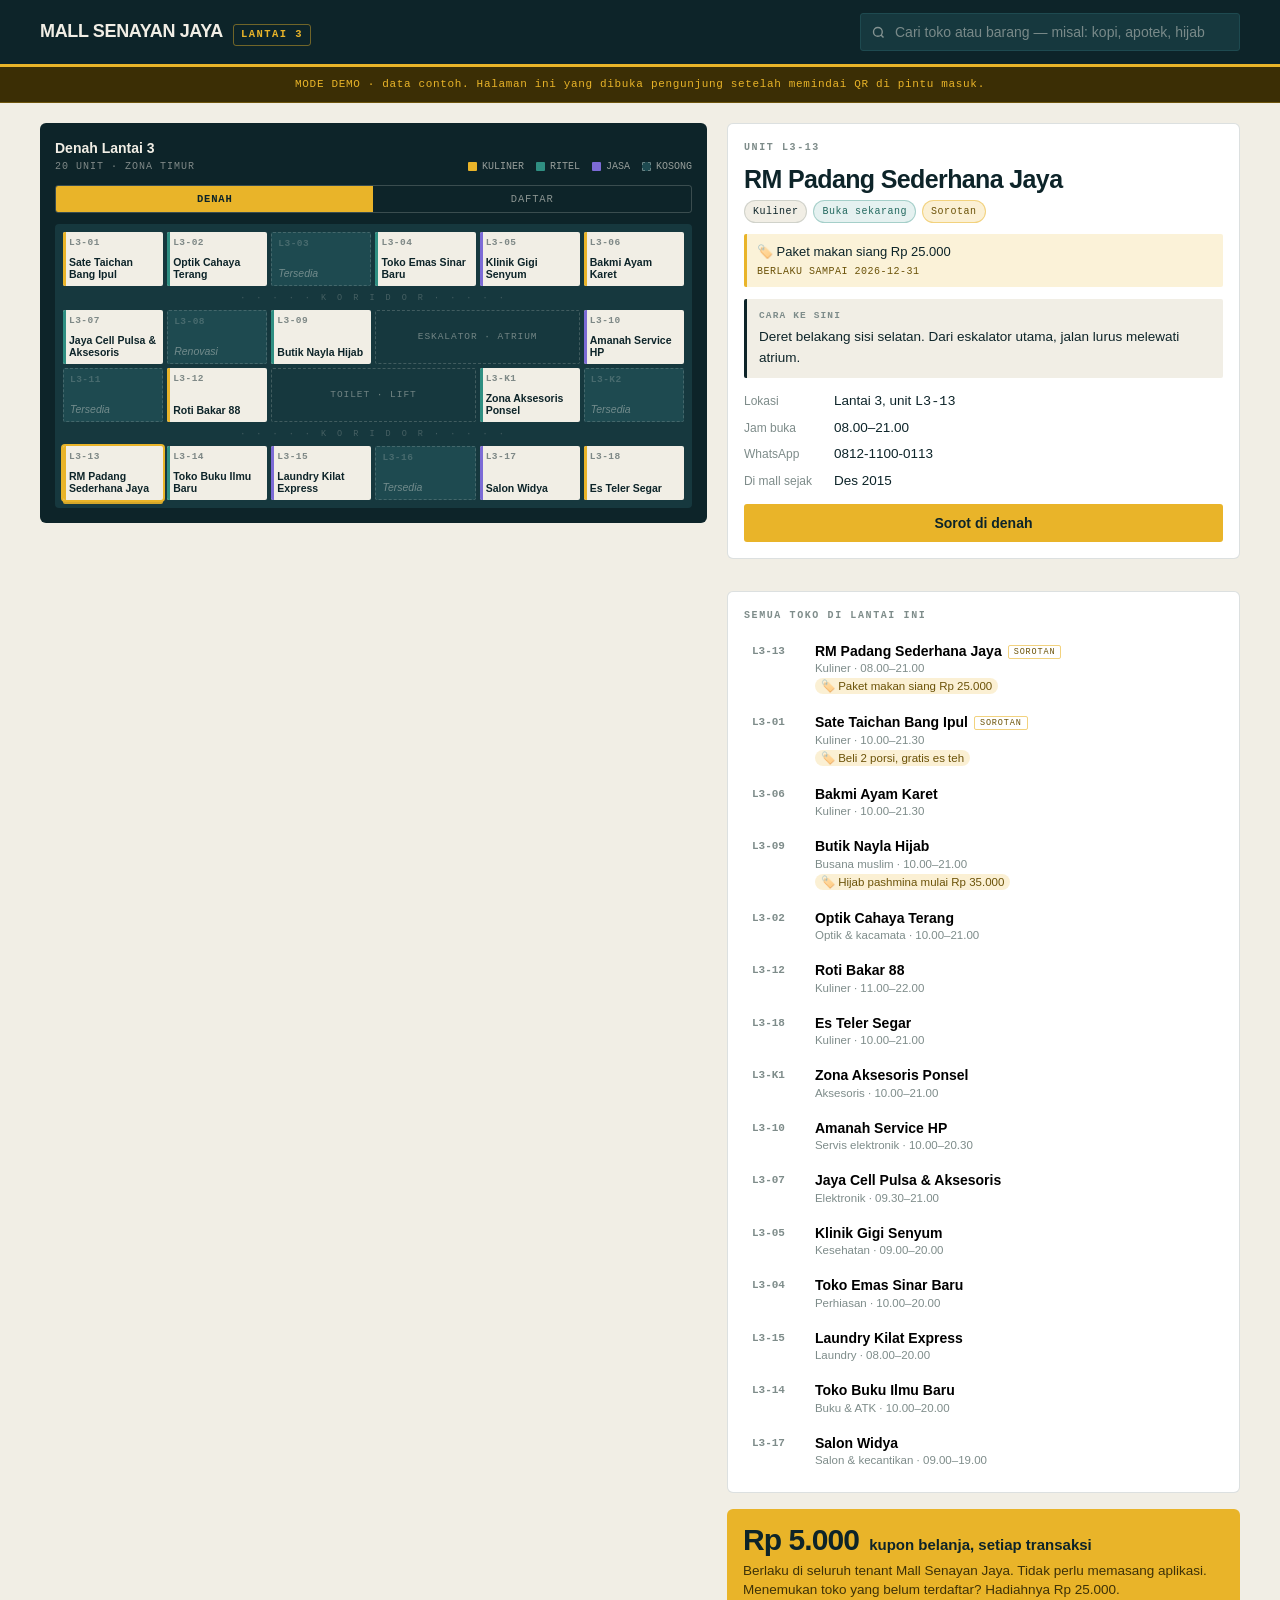
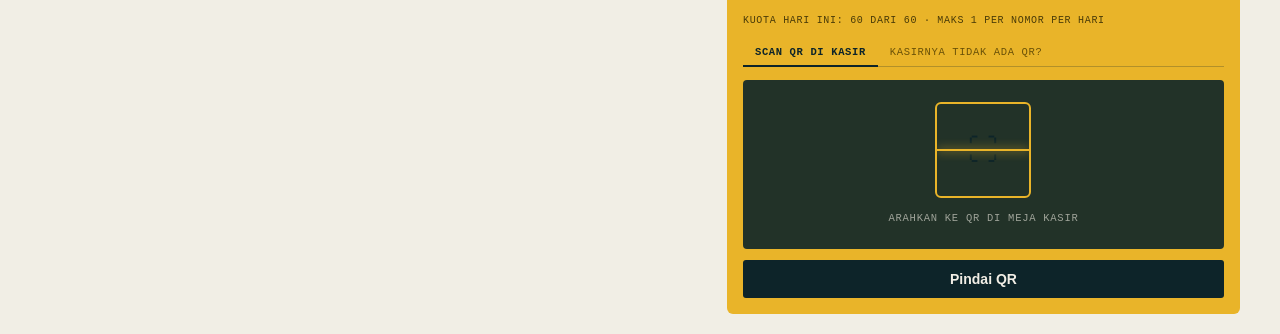
==== commit 0d23450a: "Add files via upload" ====
--- a/index.html
+++ b/index.html
@@ -2,787 +2,139 @@
 <html lang="id">
 <head>
 <meta charset="UTF-8">
-<meta name="viewport" content="width=device-width, initial-scale=1.0">
-<title>Asset Management System — Omron</title>
-<link href="https://fonts.googleapis.com/css2?family=Inter:wght@400;500;600;700&family=JetBrains+Mono:wght@400;700&display=swap" rel="stylesheet">
-<style>
-:root{
-  --bg:#05080F;--surface:#0B1220;--surface2:#111C2E;
-  --border:rgba(56,189,248,0.13);
-  --accent:#38BDF8;--accent2:#34D399;--warn:#FB923C;--danger:#F87171;--gold:#FBBF24;--purple:#A78BFA;
-  --white:#E8F4FF;--muted:#4A6580;
-  --mono:'JetBrains Mono',monospace;--sans:'Inter',sans-serif;
-  --nav-h:64px;
-}
-*{margin:0;padding:0;box-sizing:border-box;-webkit-tap-highlight-color:transparent;}
-html,body{height:100%;overflow:hidden;}
-body{background:var(--bg);color:var(--white);font-family:var(--sans);display:flex;flex-direction:column;}
-
-/* TOP BAR */
-.topbar{flex-shrink:0;display:flex;align-items:center;justify-content:space-between;padding:0 16px;height:50px;background:rgba(5,8,15,0.98);border-bottom:1px solid var(--border);}
-.topbar-logo{font-family:var(--mono);font-size:12px;color:var(--accent);letter-spacing:2px;font-weight:700;}
-.live-pill{display:flex;align-items:center;gap:5px;font-family:var(--mono);font-size:10px;color:var(--muted);}
-.live-dot{width:7px;height:7px;border-radius:50%;background:var(--accent2);box-shadow:0 0 6px var(--accent2);animation:blink 1.5s ease-in-out infinite;}
-@keyframes blink{0%,100%{opacity:1;}50%{opacity:0.3;}}
-
-/* SCROLL */
-.scroll-area{flex:1;overflow-y:auto;overflow-x:hidden;-webkit-overflow-scrolling:touch;scrollbar-width:none;}
-.scroll-area::-webkit-scrollbar{display:none;}
-
-/* PAGES */
-.page{display:none;padding:14px 14px calc(var(--nav-h) + 16px);}
-.page.active{display:block;animation:pagein 0.22s ease;}
-@keyframes pagein{from{opacity:0;transform:translateY(6px);}to{opacity:1;transform:translateY(0);}}
-
-/* BOTTOM NAV */
-.bottom-nav{flex-shrink:0;display:flex;background:rgba(5,8,15,0.98);border-top:1px solid var(--border);height:var(--nav-h);}
-.bnav-item{flex:1;display:flex;flex-direction:column;align-items:center;justify-content:center;gap:3px;cursor:pointer;background:none;border:none;color:var(--muted);padding:6px 2px;transition:color 0.15s;min-width:44px;}
-.bnav-item .bi{font-size:22px;line-height:1;}
-.bnav-item .bl{font-size:10px;font-weight:600;letter-spacing:0.2px;}
-.bnav-item.active{color:var(--accent);}
-.bnav-item:active{opacity:0.7;}
-
-/* COMMON */
-.pg-title{font-size:20px;font-weight:700;margin-bottom:2px;}
-.pg-sub{font-size:12px;color:var(--muted);margin-bottom:14px;}
-.slabel{font-family:var(--mono);font-size:9px;letter-spacing:3px;color:var(--muted);margin:16px 0 8px;display:flex;align-items:center;gap:8px;}
-.slabel::after{content:'';flex:1;height:1px;background:var(--border);}
-.card{background:var(--surface);border:1px solid var(--border);border-radius:12px;overflow:hidden;margin-bottom:10px;}
-.card-hd{display:flex;align-items:center;justify-content:space-between;padding:11px 14px;border-bottom:1px solid var(--border);background:rgba(56,189,248,0.04);}
-.card-title{font-family:var(--mono);font-size:10px;font-weight:700;letter-spacing:1.5px;color:var(--accent);}
-.card-body{padding:14px;}
-.badge{font-family:var(--mono);font-size:10px;font-weight:700;padding:3px 9px;border-radius:20px;}
-.badge-ok{background:rgba(52,211,153,0.15);color:var(--accent2);border:1px solid rgba(52,211,153,0.3);}
-.badge-warn{background:rgba(251,146,60,0.15);color:var(--warn);border:1px solid rgba(251,146,60,0.3);}
-.badge-danger{background:rgba(248,113,113,0.15);color:var(--danger);border:1px solid rgba(248,113,113,0.3);}
-.btn{border:none;border-radius:8px;font-family:var(--sans);font-weight:600;font-size:13px;padding:0 14px;cursor:pointer;transition:opacity 0.15s;white-space:nowrap;height:44px;display:inline-flex;align-items:center;justify-content:center;gap:6px;}
-.btn:active{opacity:0.7;}
-.btn-primary{background:var(--accent);color:#05080F;}
-.btn-secondary{background:var(--surface2);color:var(--white);border:1px solid var(--border);}
-.btn-warn{background:rgba(251,146,60,0.15);color:var(--warn);border:1px solid rgba(251,146,60,0.3);}
-.btn-ok{background:rgba(52,211,153,0.15);color:var(--accent2);border:1px solid rgba(52,211,153,0.3);}
-.btn-full{width:100%;}
-.btn-half{flex:1;}
-.row2{display:flex;gap:8px;}
-
-/* TOAST */
-#toast{position:fixed;bottom:calc(var(--nav-h) + 10px);left:50%;transform:translateX(-50%) translateY(16px);background:var(--surface2);border:1px solid var(--accent);color:var(--accent);font-size:12px;font-family:var(--mono);padding:9px 16px;border-radius:8px;z-index:999;transition:all 0.28s cubic-bezier(0.34,1.56,0.64,1);white-space:nowrap;opacity:0;pointer-events:none;}
-#toast.show{transform:translateX(-50%) translateY(0);opacity:1;}
-
-/* ══ OPERATOR ══ */
-.scan-box{background:var(--surface);border:1px solid var(--border);border-radius:12px;padding:14px;position:relative;overflow:hidden;margin-bottom:10px;}
-.scan-box::before{content:'';position:absolute;top:0;left:0;right:0;height:2px;background:linear-gradient(90deg,transparent,var(--accent),transparent);animation:scanbar 3s ease-in-out infinite;}
-@keyframes scanbar{0%,100%{opacity:0.15;transform:scaleX(0.2);}50%{opacity:1;transform:scaleX(1);}}
-.scan-input{width:100%;background:rgba(0,0,0,0.4);border:1px solid var(--border);border-radius:8px;color:var(--white);font-family:var(--sans);font-size:16px;padding:12px 14px;outline:none;margin-bottom:10px;transition:border-color 0.2s;-webkit-appearance:none;}
-.scan-input:focus{border-color:var(--accent);}
-.scan-input::placeholder{color:var(--muted);}
-.quick-label{font-family:var(--mono);font-size:9px;letter-spacing:2px;color:var(--muted);margin-bottom:6px;}
-.quick-grid{display:grid;grid-template-columns:repeat(5,1fr);gap:6px;margin-bottom:2px;}
-.qbtn{background:rgba(56,189,248,0.08);border:1px solid rgba(56,189,248,0.2);border-radius:8px;color:var(--accent);font-family:var(--mono);font-size:12px;font-weight:700;height:44px;cursor:pointer;transition:background 0.15s;}
-.qbtn:active{background:rgba(56,189,248,0.22);}
-.scan-loading{display:none;text-align:center;padding:18px 0;color:var(--muted);font-size:12px;}
-.spin{display:inline-block;width:16px;height:16px;border:2px solid var(--border);border-top-color:var(--accent);border-radius:50%;animation:spin 0.7s linear infinite;margin-right:6px;vertical-align:middle;}
-@keyframes spin{to{transform:rotate(360deg);}}
-#op-result{animation:pagein 0.28s ease;}
-.res-hd{display:flex;align-items:center;justify-content:space-between;padding:11px 13px;border-bottom:1px solid var(--border);background:rgba(56,189,248,0.04);}
-.res-id{font-family:var(--mono);font-size:11px;color:var(--accent);letter-spacing:2px;}
-.res-body{padding:13px;}
-.res-name{font-size:17px;font-weight:700;line-height:1.2;margin-bottom:2px;}
-.res-type{font-family:var(--mono);font-size:9px;color:var(--muted);letter-spacing:1px;margin-bottom:11px;}
-.alert-box{display:flex;align-items:flex-start;gap:7px;background:rgba(248,113,113,0.08);border:1px solid rgba(248,113,113,0.3);border-radius:8px;padding:10px 11px;font-size:12px;color:var(--danger);margin-bottom:11px;line-height:1.5;}
-.loc-bar{display:flex;align-items:center;gap:9px;background:rgba(56,189,248,0.06);border:1px solid rgba(56,189,248,0.16);border-radius:8px;padding:10px 12px;margin-bottom:11px;}
-.pulse{width:9px;height:9px;border-radius:50%;background:var(--accent2);box-shadow:0 0 7px var(--accent2);animation:blink 1.5s ease-in-out infinite;flex-shrink:0;}
-.info-grid{display:grid;grid-template-columns:1fr 1fr;gap:6px;margin-bottom:11px;}
-.info-cell{background:rgba(0,0,0,0.28);border:1px solid rgba(255,255,255,0.05);border-radius:8px;padding:9px 10px;}
-.info-k{font-size:9px;color:var(--muted);letter-spacing:1.5px;font-family:var(--mono);margin-bottom:3px;}
-.info-v{font-size:13px;font-weight:600;}
-.info-v.ok{color:var(--accent2);}
-.info-v.warn{color:var(--warn);}
-.info-v.danger{color:var(--danger);}
-.hist-row{display:flex;align-items:flex-start;gap:7px;font-size:12px;margin-bottom:7px;line-height:1.4;}
-.h-t{font-family:var(--mono);font-size:9px;color:var(--muted);white-space:nowrap;min-width:48px;padding-top:2px;}
-.h-d{width:6px;height:6px;border-radius:50%;margin-top:4px;flex-shrink:0;}
-.action-stack{display:flex;flex-direction:column;gap:7px;margin-top:12px;padding-top:12px;border-top:1px solid var(--border);}
-
-/* ══ MANAGER ══ */
-.kpi-grid{display:grid;grid-template-columns:1fr 1fr;gap:8px;margin-bottom:10px;}
-.kpi-card{background:var(--surface);border:1px solid var(--border);border-radius:12px;padding:13px;position:relative;overflow:hidden;}
-.kpi-card::before{content:'';position:absolute;top:0;left:0;right:0;height:3px;}
-.kpi-card.blue::before{background:var(--accent);}
-.kpi-card.green::before{background:var(--accent2);}
-.kpi-card.orange::before{background:var(--warn);}
-.kpi-card.red::before{background:var(--danger);}
-.kpi-lbl{font-size:11px;color:var(--muted);font-weight:500;line-height:1.3;}
-.kpi-num{font-family:var(--mono);font-size:30px;font-weight:700;line-height:1;margin-top:3px;}
-.kpi-num.blue{color:var(--accent);}
-.kpi-num.green{color:var(--accent2);}
-.kpi-num.orange{color:var(--warn);}
-.kpi-num.red{color:var(--danger);}
-.oee-grid{display:grid;grid-template-columns:1fr 1fr;gap:8px;margin-bottom:10px;}
-.oee-card{background:var(--surface);border:1px solid var(--border);border-radius:10px;padding:12px;}
-.oee-card.featured{grid-column:1/-1;}
-.oee-val{font-family:var(--mono);font-size:22px;font-weight:700;line-height:1;margin-bottom:2px;}
-.oee-lbl{font-size:10px;color:var(--muted);letter-spacing:0.5px;margin-bottom:7px;}
-.oee-bar{height:6px;border-radius:3px;background:rgba(255,255,255,0.05);overflow:hidden;}
-.oee-fill{height:100%;border-radius:3px;transition:width 1s ease;}
-.alert-list{display:flex;flex-direction:column;gap:8px;}
-.alert-item{background:var(--surface);border:1px solid var(--border);border-radius:10px;padding:12px;}
-.alert-item.danger{border-color:rgba(248,113,113,0.3);background:rgba(248,113,113,0.04);}
-.alert-item.warn{border-color:rgba(251,146,60,0.3);background:rgba(251,146,60,0.04);}
-.al-top{display:flex;align-items:flex-start;gap:8px;margin-bottom:5px;}
-.al-icon{font-size:15px;flex-shrink:0;margin-top:1px;}
-.al-title{font-size:13px;font-weight:600;line-height:1.3;}
-.al-desc{font-size:11px;color:var(--muted);line-height:1.5;margin-bottom:7px;}
-.al-meta{font-family:var(--mono);font-size:9px;color:var(--muted);margin-bottom:8px;}
-.asset-list{display:flex;flex-direction:column;gap:7px;}
-.asset-item{background:var(--surface);border:1px solid var(--border);border-radius:10px;padding:11px 12px;display:flex;align-items:center;gap:10px;}
-.asset-left{flex:1;min-width:0;}
-.asset-amid{font-family:var(--mono);font-size:10px;color:var(--accent);margin-bottom:1px;}
-.asset-aname{font-size:13px;font-weight:600;overflow:hidden;text-overflow:ellipsis;white-space:nowrap;}
-.asset-aloc{font-size:11px;color:var(--muted);overflow:hidden;text-overflow:ellipsis;white-space:nowrap;}
-.asset-right{flex-shrink:0;text-align:right;}
-.asset-nsrv{font-size:10px;color:var(--muted);margin-top:4px;}
-.bar-row{display:flex;align-items:center;gap:10px;margin-bottom:9px;}
-.bar-lbl{font-size:10px;color:var(--muted);width:90px;flex-shrink:0;}
-.bar-track{flex:1;height:8px;background:rgba(255,255,255,0.05);border-radius:4px;overflow:hidden;}
-.bar-fill{height:100%;border-radius:4px;transition:width 1.1s ease;}
-.bar-val{font-family:var(--mono);font-size:10px;width:30px;text-align:right;flex-shrink:0;}
-
-/* ══ FLOOR MAP ══ */
-.map-wrap{background:var(--surface);border:1px solid var(--border);border-radius:12px;padding:12px;margin-bottom:10px;}
-.map-canvas{position:relative;width:100%;aspect-ratio:4/3;background:var(--surface2);border-radius:8px;overflow:hidden;border:1px solid var(--border);}
-.zone{position:absolute;border-radius:6px;padding:7px;}
-.zone-lbl{font-family:var(--mono);font-size:8px;letter-spacing:0.5px;font-weight:700;margin-bottom:5px;}
-.zone-assets{display:flex;flex-wrap:wrap;gap:5px;}
-.adot{width:44px;height:44px;border-radius:8px;display:flex;align-items:center;justify-content:center;font-size:10px;font-weight:700;font-family:var(--mono);cursor:pointer;transition:transform 0.15s;}
-.adot:active{transform:scale(0.88);}
-.adot.ok{background:rgba(52,211,153,0.2);border:1px solid rgba(52,211,153,0.5);color:var(--accent2);}
-.adot.warn{background:rgba(251,146,60,0.2);border:1px solid rgba(251,146,60,0.5);color:var(--warn);}
-.adot.danger{background:rgba(248,113,113,0.2);border:1px solid rgba(248,113,113,0.5);color:var(--danger);}
-.adot.moving{animation:dotpulse 1s ease-in-out infinite;}
-@keyframes dotpulse{0%,100%{box-shadow:0 0 0 0 rgba(56,189,248,0.3);}50%{box-shadow:0 0 0 6px rgba(56,189,248,0);}}
-.reader-pt{position:absolute;width:12px;height:12px;border-radius:50%;background:rgba(56,189,248,0.8);border:2px solid var(--accent);z-index:5;animation:rdr 2s ease-in-out infinite;}
-@keyframes rdr{0%,100%{box-shadow:0 0 3px var(--accent);}50%{box-shadow:0 0 12px var(--accent);}}
-.map-info{background:var(--surface2);border:1px solid var(--border);border-radius:10px;padding:12px;margin-top:10px;display:none;}
-.map-info.show{display:block;animation:pagein 0.2s ease;}
-.map-legend{display:flex;gap:12px;margin-top:10px;flex-wrap:wrap;}
-.leg{display:flex;align-items:center;gap:5px;font-size:11px;color:var(--muted);}
-.leg-dot{width:10px;height:10px;border-radius:3px;flex-shrink:0;}
-
-/* ══ MAINTENANCE ══ */
-.sum-row{display:flex;gap:8px;margin-bottom:14px;}
-.sum-card{flex:1;background:var(--surface);border:1px solid var(--border);border-radius:10px;padding:11px;text-align:center;}
-.sum-num{font-family:var(--mono);font-size:22px;font-weight:700;}
-.sum-lbl{font-size:10px;color:var(--muted);margin-top:2px;}
-.maint-card{background:var(--surface);border:1px solid var(--border);border-radius:12px;overflow:hidden;margin-bottom:10px;}
-.maint-hd{display:flex;align-items:center;gap:10px;padding:11px 12px;border-bottom:1px solid var(--border);}
-.pbar{width:4px;border-radius:2px;flex-shrink:0;align-self:stretch;min-height:36px;}
-.maint-name{font-size:14px;font-weight:700;}
-.maint-id{font-family:var(--mono);font-size:10px;color:var(--accent);}
-.maint-body{padding:12px;}
-.maint-chips{display:flex;gap:6px;flex-wrap:wrap;margin-bottom:11px;}
-.chip{background:rgba(0,0,0,0.28);border:1px solid rgba(255,255,255,0.05);border-radius:6px;padding:6px 9px;}
-.chip-k{font-family:var(--mono);font-size:8px;color:var(--muted);letter-spacing:1px;margin-bottom:2px;}
-.chip-v{font-size:12px;font-weight:500;}
-.prog-lbl{display:flex;justify-content:space-between;font-family:var(--mono);font-size:9px;color:var(--muted);margin-bottom:5px;}
-.prog-track{background:rgba(255,255,255,0.05);border-radius:4px;height:6px;margin-bottom:11px;overflow:hidden;}
-.prog-fill{height:100%;border-radius:4px;background:linear-gradient(90deg,var(--accent),var(--accent2));transition:width 0.5s ease;}
-.checklist{display:flex;flex-direction:column;gap:5px;margin-bottom:12px;}
-.check-item{display:flex;align-items:center;gap:10px;font-size:13px;padding:10px 11px;border-radius:8px;background:rgba(0,0,0,0.18);cursor:pointer;min-height:44px;user-select:none;}
-.check-item input[type=checkbox]{accent-color:var(--accent2);width:18px;height:18px;flex-shrink:0;cursor:pointer;}
-.check-item.done{opacity:0.45;}
-.check-item.done span{text-decoration:line-through;}
-
-/* ══ FINANCE ══ */
-.fin-kpi{display:grid;grid-template-columns:1fr 1fr;gap:8px;margin-bottom:10px;}
-.fin-card{background:var(--surface);border:1px solid var(--border);border-radius:12px;padding:13px;position:relative;overflow:hidden;}
-.fin-card::before{content:'';position:absolute;top:0;left:0;right:0;height:3px;background:linear-gradient(90deg,var(--gold),transparent);}
-.fin-lbl{font-size:11px;color:var(--muted);line-height:1.3;}
-.fin-num{font-family:var(--mono);font-size:18px;font-weight:700;color:var(--gold);line-height:1;margin-top:3px;}
-.fin-sub{font-family:var(--mono);font-size:9px;color:var(--muted);margin-top:5px;}
-.depr-list{display:flex;flex-direction:column;gap:7px;}
-.depr-item{background:var(--surface);border:1px solid var(--border);border-radius:10px;padding:12px;}
-.depr-hd{display:flex;align-items:center;justify-content:space-between;margin-bottom:7px;}
-.depr-id{font-family:var(--mono);font-size:10px;color:var(--gold);margin-bottom:1px;}
-.depr-name{font-size:13px;font-weight:600;}
-.depr-row{display:flex;justify-content:space-between;font-size:12px;margin-bottom:3px;}
-.depr-key{color:var(--muted);}
-.depr-bar{height:5px;background:rgba(255,255,255,0.05);border-radius:3px;overflow:hidden;margin-top:7px;}
-.depr-fill{height:100%;border-radius:3px;transition:width 1s ease;}
-.reco-item{background:var(--surface);border:1px solid var(--border);border-radius:10px;padding:12px;margin-bottom:8px;}
-.reco-hd{display:flex;align-items:center;gap:8px;margin-bottom:6px;}
-.reco-title{font-size:13px;font-weight:600;}
-.reco-desc{font-size:12px;color:var(--muted);line-height:1.5;}
-
-/* FEED */
-.feed-list{display:flex;flex-direction:column;gap:6px;}
-.feed-item{display:flex;align-items:center;gap:9px;background:var(--surface);border:1px solid var(--border);border-radius:8px;padding:9px 12px;}
-.feed-dot{width:8px;height:8px;border-radius:50%;flex-shrink:0;}
-.feed-id{font-family:var(--mono);font-size:10px;color:var(--accent);white-space:nowrap;}
-.feed-desc{flex:1;font-size:12px;overflow:hidden;text-overflow:ellipsis;white-space:nowrap;min-width:0;}
-.feed-time{font-family:var(--mono);font-size:10px;color:var(--muted);white-space:nowrap;}
-</style>
+<meta name="viewport" content="width=device-width, initial-scale=1">
+<title>Direktori Toko — Lantai 3</title>
+<link rel="stylesheet" href="assets/style.css">
 </head>
 <body>
-
-<!-- TOP BAR -->
-<div class="topbar">
-  <div class="topbar-logo">OMRON · AMS</div>
-  <div class="live-pill"><div class="live-dot"></div>LIVE</div>
-</div>
-
-<!-- SCROLL AREA -->
-<div class="scroll-area" id="scrollArea">
-
-<!-- ══ OPERATOR ══ -->
-<div class="page" id="page-operator">
-  <div class="pg-title">Identifikasi Aset</div>
-  <div class="pg-sub">Ketik ID atau tap tombol demo di bawah</div>
-
-  <div class="scan-box">
-    <input class="scan-input" id="rfidInput" type="text" inputmode="text"
-      placeholder="ID Aset — cth: OMR-001" maxlength="15" autocomplete="off" spellcheck="false">
-    <button class="btn btn-primary btn-full" id="scanBtn" onclick="scanAsset()">Cek Aset</button>
-  </div>
-
-  <div class="quick-label">DEMO CEPAT — TAP ID</div>
-  <div class="quick-grid">
-    <div class="qbtn" onclick="quickScan('OMR-001')">001</div>
-    <div class="qbtn" onclick="quickScan('OMR-002')">002</div>
-    <div class="qbtn" onclick="quickScan('OMR-003')">003</div>
-    <div class="qbtn" onclick="quickScan('OMR-004')">004</div>
-    <div class="qbtn" onclick="quickScan('OMR-005')">005</div>
-  </div>
-
-  <div class="scan-loading" id="scanLoading"><span class="spin"></span>Mencari aset...</div>
-
-  <div id="op-result" style="display:none;margin-top:12px;">
-    <div class="card">
-      <div class="res-hd"><span class="res-id" id="res-id"></span><span class="badge" id="res-badge"></span></div>
-      <div class="res-body">
-        <div class="res-name" id="res-name"></div>
-        <div class="res-type" id="res-type"></div>
-        <div id="res-alert" class="alert-box" style="display:none">⚠ <span id="res-alert-txt"></span></div>
-        <div class="loc-bar">
-          <div class="pulse"></div>
-          <div>
-            <div style="font-size:13px;font-weight:600;" id="res-loc"></div>
-            <div style="font-size:11px;color:var(--muted);" id="res-loctime"></div>
-          </div>
-        </div>
-        <div class="info-grid">
-          <div class="info-cell"><div class="info-k">KATEGORI</div><div class="info-v" id="r-cat"></div></div>
-          <div class="info-cell"><div class="info-k">STATUS</div><div class="info-v" id="r-stat"></div></div>
-          <div class="info-cell"><div class="info-k">SERVIS TERAKHIR</div><div class="info-v" id="r-srv"></div></div>
-          <div class="info-cell"><div class="info-k">SERVIS BERIKUTNYA</div><div class="info-v" id="r-nsrv"></div></div>
-          <div class="info-cell"><div class="info-k">KONDISI</div><div class="info-v" id="r-kond"></div></div>
-          <div class="info-cell"><div class="info-k">PIC</div><div class="info-v" id="r-pic"></div></div>
-        </div>
-        <div class="slabel">RIWAYAT</div>
-        <div id="res-hist"></div>
-        <div class="action-stack">
-          <div class="row2">
-            <button class="btn btn-ok btn-half" onclick="toast('✓ Checkout dicatat ke sistem')">📤 Checkout</button>
-            <button class="btn btn-warn btn-half" onclick="toast('⚠ Laporan dikirim ke teknisi')">🔧 Laporkan</button>
-          </div>
-          <div class="row2">
-            <button class="btn btn-secondary btn-half" onclick="toast('📅 Jadwal servis dikirim')">📅 Servis</button>
-            <button class="btn btn-secondary btn-half" onclick="toast('📋 Histori lengkap...')">📋 Histori</button>
-          </div>
-        </div>
+<div id="top"></div>
+<div class="shell">
+  <section class="plan-card">
+    <div class="plan-head">
+      <div><div class="plan-title">Denah Lantai 3</div><div class="plan-sub">20 UNIT · ZONA TIMUR</div></div>
+      <div class="legend">
+        <span class="lg"><i style="background:#E9B429"></i>KULINER</span>
+        <span class="lg"><i style="background:#2F8F82"></i>RITEL</span>
+        <span class="lg"><i style="background:#7C6BD6"></i>JASA</span>
+        <span class="lg"><i style="background:#1E4A50;border:1px dashed rgba(241,238,229,.35)"></i>KOSONG</span>
       </div>
     </div>
+    <div class="viewtog"><button data-pv="plan">DENAH</button><button data-pv="list">DAFTAR</button></div>
+    <div class="plan" id="plan"></div>
+    <div id="planList"></div>
+  </section>
+  <section class="panel">
+    <div class="card" id="detail"></div>
+    <div class="card"><div class="card-lbl" id="listlbl">SEMUA TOKO DI LANTAI INI</div><div class="results" id="results"></div></div>
+    <div class="reward" id="reward"></div>
+  </section>
+</div>
+<script src="assets/qrcode.js"></script>
+<script src="assets/data.js"></script>
+<script src="assets/app.js"></script>
+<script>
+const C=cfg();
+document.getElementById('top').innerHTML=topbar({search:true,
+  bar:'MODE DEMO · data contoh. Halaman ini yang dibuka pengunjung setelah memindai QR di pintu masuk.'});
+
+/* denah */
+renderPlan(document.getElementById('plan'),document.getElementById('planList'));
+document.querySelectorAll('.viewtog button').forEach(b=>b.onclick=()=>{
+  const L=b.dataset.pv==='list';
+  document.querySelectorAll('.viewtog button').forEach(x=>x.classList.toggle('on',x===b));
+  document.getElementById('plan').style.display=L?'none':'grid';
+  document.getElementById('planList').style.display=L?'flex':'none'});
+document.querySelector('.viewtog button[data-pv="'+(matchMedia('(max-width:700px)').matches?'list':'plan')+'"]').click();
+
+/* detail + daftar */
+const detail=document.getElementById('detail'),results=document.getElementById('results'),listlbl=document.getElementById('listlbl');
+function showDetail(code){
+  const u=unit(code);if(!u)return;
+  document.querySelectorAll('.unit').forEach(e=>e.classList.toggle('sel',e.dataset.u===code));
+  if(!isLive(u)){detail.innerHTML=`<div class="card-lbl">UNIT ${u.u}</div><h2 class="detail-name">Unit ini belum terisi</h2>
+    <div class="chips"><span class="chip">${u.sis==='renovasi'?'Sedang direnovasi':'Tersedia untuk disewa'}</span></div>
+    <p class="empty-note">Tertarik membuka usaha di sini? Hubungi tim leasing di 021-5500-3300.</p>`;return}
+  const promoOn=C.fPromo&&u.promo;
+  detail.innerHTML=`<div class="card-lbl">UNIT ${u.u}</div><h2 class="detail-name">${esc(u.n)}</h2>
+    <div class="chips"><span class="chip">${esc(u.kat)}</span><span class="chip open">Buka sekarang</span>
+    ${u.tier==='sorotan'?'<span class="chip hot">Sorotan</span>':''}</div>
+    ${promoOn?`<div class="promo-line">🏷️ ${esc(u.promo)}${u.until?`<small>BERLAKU SAMPAI ${u.until}</small>`:''}</div>`:''}
+    ${C.fArah?`<div class="arah"><b>CARA KE SINI</b>${arah(u)}</div>`:''}
+    <dl class="kv"><dt>Lokasi</dt><dd>Lantai 3, unit <span class="mono">${u.u}</span></dd><dt>Jam buka</dt><dd>${u.jam}</dd>
+    <dt>WhatsApp</dt><dd>${u.wa}</dd><dt>Di mall sejak</dt><dd>${u.sejak}</dd></dl>
+    <button class="btn alt" data-hl="${u.u}">Sorot di denah</button>`;
+}
+function renderList(f){
+  f=(f||'').trim().toLowerCase();
+  const it=units().filter(u=>isLive(u)&&(!f||u.n.toLowerCase().indexOf(f)>-1||u.kat.toLowerCase().indexOf(f)>-1||
+      u.u.toLowerCase().indexOf(f)>-1||(u.kws||[]).some(k=>k[0].indexOf(f)>-1)))
+    .sort((a,b)=>RANK[a.tier]-RANK[b.tier]||b.views-a.views);
+  listlbl.textContent=f?`${it.length} HASIL UNTUK “${f.toUpperCase()}”`:'SEMUA TOKO DI LANTAI INI';
+  if(!it.length){results.innerHTML=`<p class="empty-note">Belum ada toko yang cocok di lantai ini. Kalau Anda melihat tokonya ada di lapangan, klaim kupon lewat tab “Kasirnya tidak ada QR?” di bawah.</p>`;logZero(f);return}
+  results.innerHTML=it.map(u=>`<button class="res" data-u="${u.u}"><span class="rc">${u.u}</span>
+    <span><span class="rn">${esc(u.n)}</span>${u.tier==='sorotan'?'<span class="sor">SOROTAN</span>':''}<br>
+    <span class="rk">${esc(u.kat)} · ${u.jam}</span>${C.fPromo&&u.promo?`<br><span class="rp">🏷️ ${esc(u.promo)}</span>`:''}</span></button>`).join('');
+}
+let zt;function logZero(f){if(!C.fLogNihil||f.length<3)return;clearTimeout(zt);
+  zt=setTimeout(()=>{const z=zeroLog(),x=z.find(a=>a.q===f);
+    if(x){x.n++;x.fresh=true}else z.push({q:f,n:1,fresh:true});saveZero(z)},700)}
+document.addEventListener('click',e=>{
+  const hl=e.target.closest('[data-hl]');if(hl){flashUnit(hl.dataset.hl);toast('Unit '+hl.dataset.hl+' disorot di denah.');return}
+  const t=e.target.closest('[data-u]');if(t)showDetail(t.dataset.u)});
+document.getElementById('q').addEventListener('input',e=>renderList(e.target.value));
+
+/* kupon */
+const R=document.getElementById('reward');
+if(!C.fKupon){R.style.display='none'}else{
+  const sisa=Math.max(0,C.kuponKuotaHari-C.kuponTerpakai);
+  R.innerHTML=`<div class="reward-hero"><b>${rp(C.kuponNilai)}</b><span>kupon belanja, setiap transaksi</span></div>
+  <p>Berlaku di seluruh tenant ${esc(C.namaMall)}. Tidak perlu memasang aplikasi.
+  Menemukan toko yang belum terdaftar? Hadiahnya ${rp(C.hadiahLaporan)}.</p>
+  <div class="quota" id="quota">KUOTA HARI INI: ${sisa} DARI ${C.kuponKuotaHari} · MAKS ${C.kuponPerNomor} PER NOMOR PER HARI</div>
+  <div class="tabs"><button class="tab on" data-t="scan">SCAN QR DI KASIR</button><button class="tab" data-t="noqr">KASIRNYA TIDAK ADA QR?</button></div>
+  <div id="tabScan">
+    <div class="scanner"><div class="frame">⛶</div><p>ARAHKAN KE QR DI MEJA KASIR</p></div>
+    <div id="scanOut"></div><button class="btn" id="doScan">Pindai QR</button>
   </div>
-
-  <div id="op-notfound" style="display:none;margin-top:12px;background:var(--surface);border:1px solid rgba(248,113,113,0.25);border-radius:12px;padding:24px;text-align:center;">
-    <div style="font-size:28px;margin-bottom:8px;">🔍</div>
-    <div style="font-size:15px;font-weight:700;color:var(--danger);margin-bottom:5px;">Aset Tidak Ditemukan</div>
-    <div style="font-size:12px;color:var(--muted);">ID "<span id="nf-id"></span>" tidak ada di asset register.</div>
-  </div>
-
-  <div class="slabel">AKTIVITAS TERKINI</div>
-  <div class="feed-list" id="op-feed"></div>
-</div>
-
-<!-- ══ MANAGER ══ -->
-<div class="page active" id="page-manager">
-  <div class="pg-title">Dashboard Manager</div>
-  <div class="pg-sub">Kamis, 7 Mei 2025 — Shift Pagi</div>
-
-  <div class="slabel">KPI HARI INI</div>
-  <div class="kpi-grid">
-    <div class="kpi-card blue"><div class="kpi-lbl">Total Aset</div><div class="kpi-num blue">24</div></div>
-    <div class="kpi-card green"><div class="kpi-lbl">Aktif Normal</div><div class="kpi-num green">19</div></div>
-    <div class="kpi-card orange"><div class="kpi-lbl">Perlu Maintenance</div><div class="kpi-num orange">3</div></div>
-    <div class="kpi-card red"><div class="kpi-lbl">Alert Kritis</div><div class="kpi-num red">2</div></div>
-  </div>
-
-  <div class="slabel">EFEKTIVITAS — OEE</div>
-  <div class="oee-grid">
-    <div class="oee-card featured">
-      <div class="oee-val" style="color:var(--accent2);">78%</div>
-      <div class="oee-lbl">OEE KESELURUHAN</div>
-      <div class="oee-bar"><div class="oee-fill" style="width:78%;background:var(--accent2);"></div></div>
-    </div>
-    <div class="oee-card">
-      <div class="oee-val" style="color:var(--accent);">91%</div>
-      <div class="oee-lbl">AVAILABILITY</div>
-      <div class="oee-bar"><div class="oee-fill" style="width:91%;background:var(--accent);"></div></div>
-    </div>
-    <div class="oee-card">
-      <div class="oee-val" style="color:var(--warn);">62%</div>
-      <div class="oee-lbl">PERFORMANCE</div>
-      <div class="oee-bar"><div class="oee-fill" style="width:62%;background:var(--warn);"></div></div>
-    </div>
-  </div>
-
-  <div class="slabel">ALERT AKTIF</div>
-  <div class="alert-list">
-    <div class="alert-item danger">
-      <div class="al-top"><div class="al-icon">🚨</div><div class="al-title">Welding Robot ARM-7 — Maintenance Terlambat 35 Hari</div></div>
-      <div class="al-desc">Risiko kegagalan meningkat. MTBF historis sudah terlampaui.</div>
-      <div class="al-meta">OMR-002 · Workshop Maintenance Bay 2</div>
-      <button class="btn btn-secondary btn-full" onclick="toast('Ditugaskan ke Eko Purnomo')">Tugaskan ke Teknisi</button>
-    </div>
-    <div class="alert-item warn">
-      <div class="al-top"><div class="al-icon">⚠️</div><div class="al-title">Torque Wrench TW-45 — Keluar Area 3+ Jam</div></div>
-      <div class="al-desc">Checkout 06:20 oleh Agus Wijaya, belum dikembalikan.</div>
-      <div class="al-meta">OMR-004 · Lini Assembling 5</div>
-      <button class="btn btn-secondary btn-full" onclick="toast('Notifikasi dikirim ke Agus Wijaya')">Kirim Notifikasi</button>
-    </div>
-    <div class="alert-item warn">
-      <div class="al-top"><div class="al-icon">🔋</div><div class="al-title">Forklift FL-01 — Baterai Kritis 12%</div></div>
-      <div class="al-desc">Sisa operasi ~45 menit. Perlu charging sebelum shift siang.</div>
-      <div class="al-meta">OMR-006 · Loading Dock</div>
-      <button class="btn btn-secondary btn-full" onclick="toast('Alert ke operator forklift')">Kirim Notifikasi</button>
-    </div>
-  </div>
-
-  <div class="slabel">SEMUA ASET</div>
-  <div class="asset-list" id="mgr-asset-list"></div>
-
-  <div class="slabel">UTILISASI PER KATEGORI</div>
-  <div class="card"><div class="card-body" id="mgr-chart"></div></div>
-</div>
-
-<!-- ══ FLOOR MAP ══ -->
-<div class="page" id="page-floormap">
-  <div class="pg-title">Floor Map</div>
-  <div class="pg-sub">Tap aset untuk detail · Titik biru = reader aktif</div>
-
-  <div class="map-wrap">
-    <div class="map-canvas" id="mapCanvas">
-      <div class="zone" style="left:2%;top:4%;width:40%;height:50%;background:rgba(56,189,248,0.05);border:1px dashed rgba(56,189,248,0.2);">
-        <div class="zone-lbl" style="color:var(--accent);">PRODUKSI A</div>
-        <div class="zone-assets">
-          <div class="adot ok" data-id="OMR-001">M3</div>
-          <div class="adot ok" data-id="OMR-005">HP</div>
-          <div class="adot ok" data-id="OMR-007">CV</div>
-        </div>
-      </div>
-      <div class="zone" style="left:44%;top:4%;width:35%;height:50%;background:rgba(167,139,250,0.04);border:1px dashed rgba(167,139,250,0.2);">
-        <div class="zone-lbl" style="color:var(--purple);">PRODUKSI B</div>
-        <div class="zone-assets">
-          <div class="adot danger" data-id="OMR-002">WR</div>
-          <div class="adot ok" data-id="OMR-009">LC</div>
-        </div>
-      </div>
-      <div class="zone" style="left:81%;top:4%;width:17%;height:50%;background:rgba(251,146,60,0.04);border:1px dashed rgba(251,146,60,0.2);">
-        <div class="zone-lbl" style="color:var(--warn);">WRK</div>
-        <div class="zone-assets">
-          <div class="adot warn moving" data-id="OMR-002b">WR</div>
-        </div>
-      </div>
-      <div class="zone" style="left:2%;top:57%;width:47%;height:38%;background:rgba(52,211,153,0.04);border:1px dashed rgba(52,211,153,0.2);">
-        <div class="zone-lbl" style="color:var(--accent2);">GUDANG</div>
-        <div class="zone-assets">
-          <div class="adot ok" data-id="OMR-003">FL</div>
-          <div class="adot ok" data-id="OMR-011">PJ</div>
-        </div>
-      </div>
-      <div class="zone" style="left:51%;top:57%;width:47%;height:38%;background:rgba(248,113,113,0.04);border:1px dashed rgba(248,113,113,0.2);">
-        <div class="zone-lbl" style="color:var(--danger);">LINI 5</div>
-        <div class="zone-assets">
-          <div class="adot warn moving" data-id="OMR-004">TW</div>
-          <div class="adot ok" data-id="OMR-013">T2</div>
-        </div>
-      </div>
-      <div class="reader-pt" style="left:42%;top:26%;"></div>
-      <div class="reader-pt" style="left:79%;top:26%;"></div>
-      <div class="reader-pt" style="left:49%;top:55%;"></div>
-      <div class="reader-pt" style="left:41%;top:55%;"></div>
-    </div>
-
-    <!-- Info panel below map — mobile friendly -->
-    <div class="map-info" id="mapInfo">
-      <div style="display:flex;align-items:center;justify-content:space-between;margin-bottom:7px;">
-        <div>
-          <div style="font-family:var(--mono);font-size:10px;color:var(--accent);margin-bottom:2px;" id="mi-id"></div>
-          <div style="font-size:14px;font-weight:700;" id="mi-name"></div>
-        </div>
-        <span class="badge" id="mi-badge"></span>
-      </div>
-      <div style="font-size:12px;color:var(--muted);margin-bottom:10px;" id="mi-loc"></div>
-      <button class="btn btn-secondary btn-full" onclick="goToAsset()">Lihat Detail Lengkap →</button>
-    </div>
-
-    <div class="map-legend">
-      <div class="leg"><div class="leg-dot" style="background:rgba(52,211,153,0.6);border:1px solid var(--accent2);"></div>Normal</div>
-      <div class="leg"><div class="leg-dot" style="background:rgba(251,146,60,0.6);border:1px solid var(--warn);"></div>Perhatian</div>
-      <div class="leg"><div class="leg-dot" style="background:rgba(248,113,113,0.6);border:1px solid var(--danger);"></div>Kritis</div>
-      <div class="leg"><div class="leg-dot" style="background:var(--accent);border-radius:50%;"></div>Reader</div>
-    </div>
-  </div>
-
-  <div class="slabel">PERGERAKAN TERKINI</div>
-  <div class="feed-list" id="map-feed"></div>
-</div>
-
-<!-- ══ MAINTENANCE ══ -->
-<div class="page" id="page-maintenance">
-  <div class="pg-title">Antrian Teknisi</div>
-  <div class="pg-sub">Kamis, 7 Mei 2025</div>
-
-  <div class="sum-row">
-    <div class="sum-card" style="border-color:rgba(248,113,113,0.3);">
-      <div class="sum-num" style="color:var(--danger);">1</div>
-      <div class="sum-lbl">Kritis</div>
-    </div>
-    <div class="sum-card" style="border-color:rgba(251,146,60,0.3);">
-      <div class="sum-num" style="color:var(--warn);">2</div>
-      <div class="sum-lbl">Sedang</div>
-    </div>
-    <div class="sum-card" style="border-color:rgba(52,211,153,0.3);">
-      <div class="sum-num" style="color:var(--accent2);">1</div>
-      <div class="sum-lbl">Selesai</div>
-    </div>
-  </div>
-  <div id="maint-queue"></div>
-</div>
-
-<!-- ══ FINANCE ══ -->
-<div class="page" id="page-finance">
-  <div class="pg-title">Finance & Aset</div>
-  <div class="pg-sub">Per 7 Mei 2025 · Nilai dalam Rupiah</div>
-
-  <div class="slabel">RINGKASAN NILAI</div>
-  <div class="fin-kpi">
-    <div class="fin-card"><div class="fin-lbl">Total Nilai Buku</div><div class="fin-num">Rp 48,2M</div></div>
-    <div class="fin-card"><div class="fin-lbl">Total Perolehan</div><div class="fin-num">Rp 82,5M</div></div>
-    <div class="fin-card"><div class="fin-lbl">Biaya Maint. YTD</div><div class="fin-num">Rp 3,1M</div><div class="fin-sub">6,4% dari nilai aset</div></div>
-    <div class="fin-card"><div class="fin-lbl">Anggaran Sisa</div><div class="fin-num">Rp 1,8M</div><div class="fin-sub">58% terpakai</div></div>
-  </div>
-
-  <div class="slabel">DEPRESIASI PER ASET</div>
-  <div class="depr-list" id="depr-list"></div>
-
-  <div class="slabel">TOTAL COST OF OWNERSHIP</div>
-  <div class="card"><div class="card-body" id="tco-chart"></div></div>
-
-  <div class="slabel">REKOMENDASI SISTEM</div>
-  <div class="reco-item" style="border-color:rgba(248,113,113,0.25);background:rgba(248,113,113,0.04);">
-    <div class="reco-hd"><span style="font-size:16px;">🔴</span><span class="reco-title" style="color:var(--danger);">Forklift FL-01 — Pertimbangkan Penggantian</span></div>
-    <div class="reco-desc">80% terdepresiasi. Biaya maintenance 2 tahun terakhir Rp 1,2M — melebihi nilai buku. Evaluasi penggantian dalam 12 bulan.</div>
-  </div>
-  <div class="reco-item" style="border-color:rgba(251,146,60,0.25);background:rgba(251,146,60,0.04);">
-    <div class="reco-hd"><span style="font-size:16px;">🟡</span><span class="reco-title" style="color:var(--warn);">Welding Robot — Monitor Ketat</span></div>
-    <div class="reco-desc">50% terdepresiasi, biaya maintenance naik 35% YoY. Evaluasi upgrade vs ganti unit baru.</div>
-  </div>
-  <div class="reco-item" style="border-color:rgba(52,211,153,0.25);background:rgba(52,211,153,0.04);">
-    <div class="reco-hd"><span style="font-size:16px;">🟢</span><span class="reco-title" style="color:var(--accent2);">Aset Lain — Kondisi Baik</span></div>
-    <div class="reco-desc">Masih dalam rentang umur ekonomis optimal. Lanjutkan preventive maintenance sesuai jadwal.</div>
-  </div>
-</div>
-
-</div><!-- end scroll-area -->
-
-<!-- BOTTOM NAV -->
-<nav class="bottom-nav">
-  <button class="bnav-item" onclick="showPage('operator')" id="tab-operator"><span class="bi">📱</span><span class="bl">Operator</span></button>
-  <button class="bnav-item active" onclick="showPage('manager')" id="tab-manager"><span class="bi">📊</span><span class="bl">Manager</span></button>
-  <button class="bnav-item" onclick="showPage('floormap')" id="tab-floormap"><span class="bi">🗺️</span><span class="bl">Peta</span></button>
-  <button class="bnav-item" onclick="showPage('maintenance')" id="tab-maintenance"><span class="bi">🔧</span><span class="bl">Teknisi</span></button>
-  <button class="bnav-item" onclick="showPage('finance')" id="tab-finance"><span class="bi">💰</span><span class="bl">Finance</span></button>
-</nav>
-
-<div id="toast"></div>
-
-<script>
-const ASSETS={
-  'OMR-001':{name:'CNC Milling Machine #3',type:'MESIN PRODUKSI · LANTAI A',cat:'Mesin Produksi',status:'ok',statusLabel:'AKTIF',loc:'Lantai Produksi A — Zona 3',loctime:'Terdeteksi 2 menit lalu',kondisi:'Baik',kondisiC:'ok',srv:'12 Mar 2025',nsrv:'12 Jun 2025',nsrvC:'ok',pic:'Budi Santoso',alert:null,hist:[{t:'08:32',c:'#34D399',e:'Mesin diaktifkan — shift pagi'},{t:'07:15',c:'#38BDF8',e:'Inspeksi harian OK'},{t:'Kemarin',c:'#4A6580',e:'Batch #4421 selesai'},{t:'10 Mei',c:'#4A6580',e:'Penggantian filter coolant'}]},
-  'OMR-002':{name:'Welding Robot ARM-7',type:'ROBOT OTOMASI · LANTAI B',cat:'Robot Otomasi',status:'danger',statusLabel:'KRITIS',loc:'Workshop Maintenance — Bay 2',loctime:'Dipindah 1 jam lalu',kondisi:'Kritis',kondisiC:'danger',srv:'01 Jan 2025',nsrv:'01 Apr 2025',nsrvC:'danger',pic:'Eko Purnomo',alert:'Maintenance terlambat 35 hari. MTBF historis terlampaui — risiko kegagalan meningkat.',hist:[{t:'07:50',c:'#F87171',e:'Dipindah ke workshop maintenance'},{t:'Kemarin',c:'#F87171',e:'Getaran abnormal terdeteksi'},{t:'28 Apr',c:'#4A6580',e:'Produksi normal shift malam'},{t:'15 Apr',c:'#38BDF8',e:'Kalibrasi sumbu XYZ selesai'}]},
-  'OMR-003':{name:'Electric Forklift FL-02',type:'KENDARAAN · GUDANG C',cat:'Kendaraan',status:'ok',statusLabel:'AKTIF',loc:'Gudang Spare Part — Koridor 2',loctime:'Terdeteksi 5 menit lalu',kondisi:'Baik',kondisiC:'ok',srv:'20 Apr 2025',nsrv:'20 Jul 2025',nsrvC:'ok',pic:'Sari Dewi',alert:null,hist:[{t:'09:10',c:'#34D399',e:'Angkut pallet #88'},{t:'08:45',c:'#38BDF8',e:'Charging selesai — 100%'},{t:'08:00',c:'#4A6580',e:'Inspeksi keselamatan OK'},{t:'Kemarin',c:'#4A6580',e:'14 trip shift normal'}]},
-  'OMR-004':{name:'Torque Wrench Set TW-45',type:'TOOLS & JIG · LINI 5',cat:'Tools & Jig',status:'warn',statusLabel:'DIPINJAM',loc:'Lini Assembling 5 — KELUAR AREA',loctime:'Checkout 3 jam lalu',kondisi:'Keluar Area',kondisiC:'warn',srv:'05 Feb 2025',nsrv:'05 Agu 2025',nsrvC:'ok',pic:'Agus Wijaya',alert:'Tools berada di luar Tool Crib lebih dari 3 jam. Segera kembalikan.',hist:[{t:'06:20',c:'#FB923C',e:'Checkout oleh Agus Wijaya'},{t:'Kemarin',c:'#34D399',e:'Dikembalikan ke Tool Crib'},{t:'Kemarin',c:'#38BDF8',e:'Checkout Lini 3'},{t:'01 Mei',c:'#4A6580',e:'Kalibrasi torsi selesai'}]},
-  'OMR-005':{name:'Hydraulic Press HP-200T',type:'MESIN PRODUKSI · LANTAI A',cat:'Mesin Produksi',status:'ok',statusLabel:'AKTIF',loc:'Lantai Produksi A — Zona 1',loctime:'Terdeteksi 1 menit lalu',kondisi:'Baik',kondisiC:'ok',srv:'28 Apr 2025',nsrv:'28 Jul 2025',nsrvC:'ok',pic:'Hendra Gunawan',alert:null,hist:[{t:'09:05',c:'#34D399',e:'Batch #4430 dimulai'},{t:'08:30',c:'#38BDF8',e:'Warm-up selesai'},{t:'07:55',c:'#38BDF8',e:'Pre-shift inspection OK'},{t:'Kemarin',c:'#4A6580',e:'320 unit diproduksi'}]},
-};
-const ALL_ASSETS=[
-  {id:'OMR-001',name:'CNC Milling Machine #3',loc:'Lantai A — Zona 3',status:'ok',badge:'AKTIF',nsrv:'12 Jun 2025'},
-  {id:'OMR-002',name:'Welding Robot ARM-7',loc:'Workshop Maintenance',status:'danger',badge:'KRITIS',nsrv:'01 Apr 2025'},
-  {id:'OMR-003',name:'Electric Forklift FL-02',loc:'Gudang C',status:'ok',badge:'AKTIF',nsrv:'20 Jul 2025'},
-  {id:'OMR-004',name:'Torque Wrench TW-45',loc:'Lini Assembling 5',status:'warn',badge:'DIPINJAM',nsrv:'05 Agu 2025'},
-  {id:'OMR-005',name:'Hydraulic Press HP-200T',loc:'Lantai A — Zona 1',status:'ok',badge:'AKTIF',nsrv:'28 Jul 2025'},
-  {id:'OMR-006',name:'Forklift FL-01',loc:'Loading Dock',status:'warn',badge:'BATERAI LOW',nsrv:'10 Jun 2025'},
-  {id:'OMR-007',name:'Conveyor Line 1',loc:'Lantai A',status:'ok',badge:'AKTIF',nsrv:'01 Agu 2025'},
-  {id:'OMR-008',name:'Assembly Robot A1',loc:'Lantai A — Zona 4',status:'ok',badge:'AKTIF',nsrv:'15 Jul 2025'},
-];
-const MAP_INFO={
-  'OMR-001':{id:'OMR-001',name:'CNC Milling Machine #3',loc:'Lantai A — Zona 3',status:'ok'},
-  'OMR-005':{id:'OMR-005',name:'Hydraulic Press HP-200T',loc:'Lantai A — Zona 1',status:'ok'},
-  'OMR-007':{id:'OMR-007',name:'Conveyor Line 1',loc:'Lantai Produksi A',status:'ok'},
-  'OMR-002':{id:'OMR-002',name:'Welding Robot ARM-7',loc:'Lantai Produksi B',status:'danger'},
-  'OMR-009':{id:'OMR-009',name:'Laser Cutter B2',loc:'Lantai Produksi B',status:'ok'},
-  'OMR-002b':{id:'OMR-002',name:'Welding Robot ARM-7',loc:'Workshop Maintenance Bay 2',status:'danger'},
-  'OMR-003':{id:'OMR-003',name:'Electric Forklift FL-02',loc:'Gudang & Tool Crib',status:'ok'},
-  'OMR-011':{id:'OMR-011',name:'Pallet Jack PJ-1',loc:'Gudang',status:'ok'},
-  'OMR-004':{id:'OMR-004',name:'Torque Wrench TW-45',loc:'Lini Assembling 5 — KELUAR AREA',status:'warn'},
-  'OMR-013':{id:'OMR-013',name:'Torque Wrench TW-46',loc:'Lini Assembling 5',status:'ok'},
-};
-const MAINT_JOBS=[
-  {id:'OMR-002',name:'Welding Robot ARM-7',priority:'danger',label:'KRITIS',problem:'Getaran abnormal + maintenance terlambat 35 hari',loc:'Workshop — Bay 2',tech:'Eko Purnomo',est:'3-4 jam',checks:['Inspeksi visual keseluruhan','Cek bearing dan sambungan mekanik','Kalibrasi sumbu X, Y, Z','Test getaran post-perbaikan','Update firmware controller','Isi berita acara servis'],done:[true,true,false,false,false,false]},
-  {id:'OMR-006',name:'Forklift FL-01',priority:'warn',label:'SEDANG',problem:'Baterai kritis 12%, cek sistem charging',loc:'Loading Dock — Charging 2',tech:'Sari Dewi',est:'1-2 jam',checks:['Cek kondisi sel baterai','Test arus charger','Inspeksi kabel dan konektor','Dokumentasi hasil'],done:[false,false,false,false]},
-  {id:'OMR-013',name:'Conveyor Belt CL-3',priority:'ok',label:'RUTIN',problem:'Perawatan rutin bulanan',loc:'Lantai A — Zona 2',tech:'Budi Santoso',est:'1 jam',checks:['Pelumasan bearing','Cek ketegangan belt','Inspeksi roller','Update log maintenance'],done:[true,true,true,true]},
-];
-const DEPR=[
-  {id:'OMR-001',name:'CNC Milling #3',beli:'Rp 12,5M',buku:'Rp 8,75M',pct:30,color:'#34D399'},
-  {id:'OMR-002',name:'Welding Robot ARM-7',beli:'Rp 18,0M',buku:'Rp 9,0M',pct:50,color:'#F87171'},
-  {id:'OMR-003',name:'Forklift FL-02',beli:'Rp 4,2M',buku:'Rp 3,36M',pct:20,color:'#34D399'},
-  {id:'OMR-005',name:'Hydraulic Press',beli:'Rp 9,8M',buku:'Rp 7,84M',pct:20,color:'#34D399'},
-  {id:'OMR-006',name:'Forklift FL-01',beli:'Rp 3,8M',buku:'Rp 0,76M',pct:80,color:'#F87171'},
-];
-const LIVE=[
-  {id:'OMR-001',color:'#34D399',desc:'CNC Milling #3 — aktif Lantai A',time:'09:32'},
-  {id:'OMR-003',color:'#34D399',desc:'Forklift FL-02 — masuk Gudang C',time:'09:28'},
-  {id:'OMR-004',color:'#FB923C',desc:'Torque Wrench — melewati pintu Lini 5',time:'09:20'},
-  {id:'OMR-005',color:'#34D399',desc:'Hydraulic Press — produksi aktif',time:'09:15'},
-  {id:'OMR-002',color:'#F87171',desc:'Welding Robot — masuk workshop',time:'08:50'},
-];
-let currentMapId=null;
-const bm={ok:'badge-ok',warn:'badge-warn',danger:'badge-danger'};
-const bl={ok:'AKTIF',warn:'PERHATIAN',danger:'KRITIS'};
-
-// NAV
-function showPage(name){
-  document.querySelectorAll('.page').forEach(p=>p.classList.remove('active'));
-  document.querySelectorAll('.bnav-item').forEach(t=>t.classList.remove('active'));
-  document.getElementById('page-'+name).classList.add('active');
-  document.getElementById('tab-'+name).classList.add('active');
-  document.getElementById('scrollArea').scrollTop=0;
-  document.getElementById('op-result').style.display='none';
-  document.getElementById('op-notfound').style.display='none';
-  document.getElementById('scanLoading').style.display='none';
-  document.getElementById('scanBtn').disabled=false;
-  document.getElementById('rfidInput').value='';
-  document.getElementById('mapInfo').classList.remove('show');
+  <div id="tabNoqr" style="display:none">
+    <p style="margin-bottom:11px">Toko yang belum terdaftar berhak atas hadiah lebih besar, ${rp(C.hadiahLaporan)}, dibayarkan setelah kami verifikasi. Cukup sebutkan nomor kiosnya.</p>
+    <div class="field"><label for="nq_n">Nama toko</label><input id="nq_n" type="text" placeholder="Contoh: Kedai Kopi Tuku Senja"></div>
+    <div class="field"><label for="nq_u">Nomor kios</label><input id="nq_u" type="text" placeholder="Contoh: L3-03"></div>
+    <label style="display:block;font-size:11px;font-family:var(--mono);letter-spacing:.07em;margin-bottom:6px;color:#4A3B08">PILIH SATU BUKTI</label>
+    <div class="proof"><button data-p="struk" class="on">📄 Foto struk<br><small>Kalau tokonya memberi struk</small></button>
+    <button data-p="papan">🪧 Foto papan nama<br><small>Kalau tidak ada struk</small></button></div>
+    <button class="btn" id="sendNoqr">Klaim hadiah ${rp(C.hadiahLaporan)}</button>
+    <p class="privacy">Foto dan nomor kios dipakai hanya untuk memverifikasi kupon dan melengkapi direktori. Lokasi persis Anda tidak direkam.</p>
+  </div>`;
+  document.querySelectorAll('.tab').forEach(b=>b.onclick=()=>{
+    document.querySelectorAll('.tab').forEach(x=>x.classList.toggle('on',x===b));
+    document.getElementById('tabScan').style.display=b.dataset.t==='scan'?'':'none';
+    document.getElementById('tabNoqr').style.display=b.dataset.t==='noqr'?'':'none'});
+  document.querySelectorAll('.proof button').forEach(b=>b.onclick=()=>
+    document.querySelectorAll('.proof button').forEach(x=>x.classList.toggle('on',x===b)));
+  function pakaiKuota(){const c=cfg();if(c.kuponTerpakai>=c.kuponKuotaHari){toast('Kuota kupon hari ini sudah habis. Coba lagi besok.');return false}
+    setCfg({kuponTerpakai:c.kuponTerpakai+1});
+    const s=Math.max(0,c.kuponKuotaHari-c.kuponTerpakai-1);
+    document.getElementById('quota').textContent=`KUOTA HARI INI: ${s} DARI ${c.kuponKuotaHari} · MAKS ${c.kuponPerNomor} PER NOMOR PER HARI`;
+    return true}
+  let si=0;
+  document.getElementById('doScan').onclick=()=>{
+    const list=units().filter(u=>isLive(u)&&u.qr==='aktif');
+    if(!list.length){toast('Belum ada QR toko yang aktif di lantai ini.');return}
+    const u=list[si++%list.length];if(!pakaiKuota())return;
+    patchUnit(u.u,x=>x.scan++);
+    document.getElementById('scanOut').innerHTML=`<div class="scanres"><b>QR TERBACA</b>
+      <strong>${u.u} · ${esc(u.n)}</strong><br>Kupon ${rp(C.kuponNilai)} sudah masuk ke nomor WhatsApp Anda.</div>`;
+    toast('Kupon masuk. Toko ditentukan oleh QR-nya, bukan dipilih pembeli.')};
+  document.getElementById('sendNoqr').onclick=()=>{
+    const n=document.getElementById('nq_n').value.trim(),ux=document.getElementById('nq_u').value.trim();
+    if(!n||!ux){toast('Isi nama toko dan nomor kiosnya dulu, ya.');return}
+    if(!pakaiKuota())return;
+    addReport({nama:n,unit:ux.toUpperCase(),bukti:document.querySelector('.proof button.on').dataset.p});
+    toast('Terima kasih. Hadiah dikirim setelah petugas kami verifikasi tokonya.');
+    document.getElementById('nq_n').value='';document.getElementById('nq_u').value=''};
 }
-
-// OPERATOR
-function quickScan(id){document.getElementById('rfidInput').value=id;scanAsset();}
-function scanAsset(){
-  const val=document.getElementById('rfidInput').value.trim().toUpperCase();
-  if(!val){toast('Masukkan ID aset');return;}
-  document.getElementById('op-result').style.display='none';
-  document.getElementById('op-notfound').style.display='none';
-  document.getElementById('scanLoading').style.display='block';
-  document.getElementById('scanBtn').disabled=true;
-  setTimeout(()=>{
-    document.getElementById('scanLoading').style.display='none';
-    document.getElementById('scanBtn').disabled=false;
-    const a=ASSETS[val];
-    if(a){renderOp(val,a);toast('✓ '+val+' ditemukan');}
-    else{document.getElementById('nf-id').textContent=val;document.getElementById('op-notfound').style.display='block';toast('⚠ ID tidak ditemukan');}
-  },420);
-}
-function renderOp(id,a){
-  document.getElementById('res-id').textContent=id;
-  document.getElementById('res-name').textContent=a.name;
-  document.getElementById('res-type').textContent=a.type;
-  document.getElementById('res-loc').textContent=a.loc;
-  document.getElementById('res-loctime').textContent=a.loctime;
-  const sb=document.getElementById('res-badge');sb.textContent=a.statusLabel;sb.className='badge '+bm[a.status];
-  const al=document.getElementById('res-alert');
-  if(a.alert){al.style.display='flex';document.getElementById('res-alert-txt').textContent=a.alert;}else al.style.display='none';
-  document.getElementById('r-cat').textContent=a.cat;
-  const rs=document.getElementById('r-stat');rs.textContent=a.statusLabel;rs.className='info-v '+a.status;
-  document.getElementById('r-srv').textContent=a.srv;
-  const rn=document.getElementById('r-nsrv');rn.textContent=a.nsrv;rn.className='info-v '+a.nsrvC;
-  const rk=document.getElementById('r-kond');rk.textContent=a.kondisi;rk.className='info-v '+a.kondisiC;
-  document.getElementById('r-pic').textContent=a.pic;
-  document.getElementById('res-hist').innerHTML=a.hist.map(h=>`<div class="hist-row"><span class="h-t">${h.t}</span><div class="h-d" style="background:${h.c}"></div><span>${h.e}</span></div>`).join('');
-  const el=document.getElementById('op-result');el.style.display='block';
-  setTimeout(()=>el.scrollIntoView({behavior:'smooth',block:'nearest'}),50);
-}
-document.getElementById('rfidInput').addEventListener('keydown',e=>{if(e.key==='Enter')scanAsset();});
-
-// MANAGER
-function renderMgrAssets(){
-  document.getElementById('mgr-asset-list').innerHTML=ALL_ASSETS.map(a=>`
-    <div class="asset-item">
-      <div class="asset-left">
-        <div class="asset-amid">${a.id}</div>
-        <div class="asset-aname">${a.name}</div>
-        <div class="asset-aloc">${a.loc}</div>
-      </div>
-      <div class="asset-right">
-        <span class="badge ${bm[a.status]}">${a.badge}</span>
-        <div class="asset-nsrv" style="${a.status==='danger'?'color:var(--danger)':''}">${a.nsrv}</div>
-      </div>
-    </div>`).join('');
-}
-function renderMgrChart(){
-  const data=[
-    {lbl:'Mesin Produksi',val:87,color:'var(--accent)'},
-    {lbl:'Robot Otomasi',val:62,color:'var(--purple)'},
-    {lbl:'Kendaraan',val:74,color:'var(--accent2)'},
-    {lbl:'Tools & Jig',val:91,color:'var(--warn)'},
-    {lbl:'Spare Part',val:55,color:'var(--muted)'},
-  ];
-  document.getElementById('mgr-chart').innerHTML=data.map(d=>`
-    <div class="bar-row">
-      <div class="bar-lbl">${d.lbl}</div>
-      <div class="bar-track"><div class="bar-fill" style="width:0%;background:${d.color}" data-val="${d.val}"></div></div>
-      <div class="bar-val">${d.val}%</div>
-    </div>`).join('');
-  setTimeout(()=>document.querySelectorAll('.bar-fill').forEach(b=>b.style.width=b.dataset.val+'%'),200);
-}
-
-// FLOOR MAP
-function initMap(){
-  document.querySelectorAll('.adot').forEach(dot=>{
-    dot.addEventListener('click',function(){
-      const info=MAP_INFO[this.dataset.id];if(!info)return;
-      currentMapId=info.id;
-      document.getElementById('mi-id').textContent=info.id;
-      document.getElementById('mi-name').textContent=info.name;
-      document.getElementById('mi-loc').textContent=info.loc;
-      const mb=document.getElementById('mi-badge');mb.textContent=bl[info.status];mb.className='badge '+bm[info.status];
-      const el=document.getElementById('mapInfo');el.classList.add('show');
-      el.scrollIntoView({behavior:'smooth',block:'nearest'});
-    });
-  });
-  renderFeed('map-feed',LIVE);
-}
-function goToAsset(){
-  if(!currentMapId||!ASSETS[currentMapId])return;
-  showPage('operator');
-  document.getElementById('rfidInput').value=currentMapId;
-  scanAsset();
-}
-
-// MAINTENANCE
-function renderMaint(){
-  const pc={danger:'var(--danger)',warn:'var(--warn)',ok:'var(--accent2)'};
-  const bc={danger:'badge-danger',warn:'badge-warn',ok:'badge-ok'};
-  document.getElementById('maint-queue').innerHTML=MAINT_JOBS.map((job,ji)=>{
-    const done=job.done.filter(Boolean).length,total=job.checks.length,pct=Math.round(done/total*100),allDone=done===total;
-    return `<div class="maint-card">
-      <div class="maint-hd">
-        <div class="pbar" style="background:${pc[job.priority]};"></div>
-        <div style="flex:1;"><div class="maint-name">${job.name}</div><div class="maint-id">${job.id}</div></div>
-        <span class="badge ${bc[job.priority]}">${job.label}</span>
-      </div>
-      <div class="maint-body">
-        <div class="maint-chips">
-          <div class="chip"><div class="chip-k">MASALAH</div><div class="chip-v" style="font-size:11px;">${job.problem}</div></div>
-          <div class="chip"><div class="chip-k">LOKASI</div><div class="chip-v" style="font-size:11px;">${job.loc}</div></div>
-          <div class="chip"><div class="chip-k">TEKNISI</div><div class="chip-v" style="font-size:11px;">${job.tech}</div></div>
-          <div class="chip"><div class="chip-k">EST.</div><div class="chip-v" style="font-size:11px;">${job.est}</div></div>
-        </div>
-        <div class="prog-lbl"><span>CHECKLIST</span><span>${done}/${total} selesai</span></div>
-        <div class="prog-track"><div class="prog-fill" style="width:${pct}%"></div></div>
-        <div class="checklist">
-          ${job.checks.map((c,ci)=>`
-            <div class="check-item ${job.done[ci]?'done':''}" onclick="chk(${ji},${ci})">
-              <input type="checkbox" ${job.done[ci]?'checked':''} onclick="event.stopPropagation();chk(${ji},${ci})">
-              <span>${c}</span>
-            </div>`).join('')}
-        </div>
-        <div style="display:flex;flex-direction:column;gap:7px;">
-          ${allDone
-            ?`<button class="btn btn-ok btn-full" onclick="toast('✅ Laporan dikirim ke Manager & Finance')">✅ Tandai Selesai</button>`
-            :`<div class="row2">
-                <button class="btn btn-secondary btn-half" onclick="toast('💾 Progress tersimpan')">💾 Simpan</button>
-                <button class="btn btn-warn btn-half" onclick="toast('🆘 Eskalasi ke Supervisor')">🆘 Eskalasi</button>
-              </div>`}
-          <button class="btn btn-secondary btn-full" onclick="toast('📸 Foto diunggah')">📸 Upload Foto</button>
-        </div>
-      </div>
-    </div>`;
-  }).join('');
-}
-function chk(ji,ci){
-  MAINT_JOBS[ji].done[ci]=!MAINT_JOBS[ji].done[ci];
-  renderMaint();
-  const d=MAINT_JOBS[ji].done.filter(Boolean).length,t=MAINT_JOBS[ji].checks.length;
-  toast(`✓ ${d}/${t} checklist selesai`);
-}
-
-// FINANCE
-function renderDepr(){
-  document.getElementById('depr-list').innerHTML=DEPR.map(d=>`
-    <div class="depr-item">
-      <div class="depr-hd">
-        <div><div class="depr-id">${d.id}</div><div class="depr-name">${d.name}</div></div>
-        <span style="font-family:var(--mono);font-size:11px;font-weight:700;color:${d.color};">${d.pct}%</span>
-      </div>
-      <div class="depr-row"><span class="depr-key">Nilai perolehan</span><span>${d.beli}</span></div>
-      <div class="depr-row"><span class="depr-key">Nilai buku saat ini</span><span style="color:${d.color};font-weight:600;">${d.buku}</span></div>
-      <div class="depr-bar"><div class="depr-fill" style="width:0%;background:${d.color}" data-val="${d.pct}"></div></div>
-    </div>`).join('');
-  setTimeout(()=>document.querySelectorAll('.depr-fill').forEach(b=>b.style.width=b.dataset.val+'%'),200);
-}
-function renderTCO(){
-  const data=[
-    {lbl:'CNC Milling #3',val:19.8,color:'var(--accent)',max:25},
-    {lbl:'Welding Robot',val:24.5,color:'var(--danger)',max:25},
-    {lbl:'Forklift FL-02',val:6.1,color:'var(--accent2)',max:25},
-    {lbl:'Hydraulic Press',val:15.2,color:'var(--warn)',max:25},
-    {lbl:'Forklift FL-01',val:8.9,color:'var(--purple)',max:25},
-  ];
-  document.getElementById('tco-chart').innerHTML=data.map(d=>`
-    <div class="bar-row">
-      <div class="bar-lbl">${d.lbl}</div>
-      <div class="bar-track"><div class="bar-fill" style="width:${(d.val/d.max*100).toFixed(0)}%;background:${d.color}"></div></div>
-      <div class="bar-val">Rp ${d.val}M</div>
-    </div>`).join('');
-}
-
-// FEED
-function renderFeed(id,data){
-  document.getElementById(id).innerHTML=data.map(ev=>`
-    <div class="feed-item">
-      <div class="feed-dot" style="background:${ev.color};box-shadow:0 0 5px ${ev.color}"></div>
-      <span class="feed-id">${ev.id}</span>
-      <span class="feed-desc">${ev.desc}</span>
-      <span class="feed-time">${ev.time}</span>
-    </div>`).join('');
-}
-
-// TOAST
-function toast(msg){
-  const t=document.getElementById('toast');t.textContent=msg;t.classList.add('show');
-  clearTimeout(t._t);t._t=setTimeout(()=>t.classList.remove('show'),2500);
-}
-
-// INIT
-renderFeed('op-feed',LIVE);
-renderMgrAssets();
-renderMgrChart();
-renderDepr();
-renderTCO();
-initMap();
-renderMaint();
-
-// Live auto-update
-setInterval(()=>{
-  const keys=Object.keys(ASSETS),pick=keys[Math.floor(Math.random()*keys.length)],a=ASSETS[pick];
-  const evts=['terdeteksi reader','melewati checkpoint','aktivitas terdeteksi'];
-  const ev=evts[Math.floor(Math.random()*evts.length)];
-  const now=new Date(),t=now.getHours().toString().padStart(2,'0')+':'+now.getMinutes().toString().padStart(2,'0');
-  LIVE.unshift({id:pick,color:a.status==='ok'?'#38BDF8':'#F87171',desc:`${a.name.split(' ').slice(0,3).join(' ')} — ${ev}`,time:t});
-  LIVE.pop();
-  if(document.getElementById('page-operator').classList.contains('active'))renderFeed('op-feed',LIVE);
-  if(document.getElementById('page-floormap').classList.contains('active'))renderFeed('map-feed',LIVE);
-},8000);
+showDetail('L3-13');renderList('');
 </script>
 </body>
 </html>
--- a/assets/style.css
+++ b/assets/style.css
@@ -0,0 +1,323 @@
+:root{--ink:#0D2429;--ink-2:#16383E;--ink-3:#1E4A50;--paper:#F1EEE5;--white:#fff;
+ --signal:#E9B429;--flag:#B8563F;--sea:#2F8F82;--mute:#7E8C8A;--line:rgba(13,36,41,.14);--r:3px;
+ --sans:-apple-system,BlinkMacSystemFont,'Segoe UI',Roboto,'Helvetica Neue',Arial,sans-serif;
+ --mono:ui-monospace,'SF Mono',SFMono-Regular,Menlo,Consolas,'Liberation Mono',monospace}
+*{box-sizing:border-box;margin:0;padding:0}
+html{-webkit-text-size-adjust:100%}
+body{background:var(--paper);color:var(--ink);font-family:var(--sans);font-size:15px;line-height:1.5}
+.mono{font-family:var(--mono)}
+h1,h2,h3{font-weight:800;letter-spacing:-.025em}
+a{color:inherit}
+/* ---------- topbar ---------- */
+.topbar{position:sticky;top:0;z-index:40;background:var(--ink);color:var(--paper);border-bottom:3px solid var(--signal)}
+.topbar-in{max-width:1240px;margin:0 auto;padding:13px 20px;display:flex;align-items:center;gap:16px;flex-wrap:wrap}
+.brand{display:flex;align-items:baseline;gap:10px;flex:1 1 auto;min-width:0}
+.brand-mark{font-weight:800;font-size:18px;letter-spacing:-.02em;white-space:nowrap;text-decoration:none}
+.brand-floor{font-family:var(--mono);font-size:10.5px;font-weight:700;letter-spacing:.14em;color:var(--signal);
+ border:1px solid rgba(233,180,41,.45);padding:2px 7px;border-radius:var(--r);white-space:nowrap}
+.searchwrap{position:relative;flex:1 1 250px;max-width:380px}
+#q{width:100%;padding:10px 12px 10px 34px;background:var(--ink-2);color:var(--paper);border:1px solid var(--ink-3);
+ border-radius:var(--r);font-family:inherit;font-size:14px}
+#q::placeholder{color:rgba(241,238,229,.45)}
+#q:focus{outline:2px solid var(--signal);outline-offset:1px;border-color:transparent}
+.searchwrap svg{position:absolute;left:11px;top:12px;opacity:.5}
+.demobar{background:#3B2E05;color:var(--signal);font-family:var(--mono);font-size:11px;letter-spacing:.06em;
+ padding:9px 20px;text-align:center;border-bottom:1px solid rgba(233,180,41,.3);line-height:1.55}
+.demobar b{color:#FFD866}
+.demobar a{color:#FFD866}
+/* ---------- layout ---------- */
+.shell{max-width:1240px;margin:0 auto;padding:20px;display:grid;grid-template-columns:minmax(0,1.3fr) minmax(0,1fr);gap:20px;align-items:start}
+@media(max-width:900px){.shell{grid-template-columns:1fr;padding:14px}}
+.wrap{max-width:1240px;margin:0 auto;padding:24px 20px 48px}
+.wrap.narrow{max-width:880px}
+.grid2{display:grid;grid-template-columns:minmax(0,1fr) minmax(0,1fr);gap:16px;align-items:start}
+@media(max-width:820px){.grid2{grid-template-columns:1fr}}
+/* ---------- denah ---------- */
+.plan-card{background:var(--ink);border-radius:6px;padding:15px;position:sticky;top:74px}
+@media(max-width:900px){.plan-card{position:static}}
+.plan-head{display:flex;justify-content:space-between;align-items:flex-end;margin-bottom:11px;gap:10px;flex-wrap:wrap}
+.plan-title{font-weight:700;font-size:14px;color:var(--paper)}
+.plan-sub{font-family:var(--mono);font-size:10px;color:rgba(241,238,229,.5);letter-spacing:.1em}
+.legend{display:flex;gap:12px;flex-wrap:wrap}
+.lg{display:flex;align-items:center;gap:5px;font-size:10px;color:rgba(241,238,229,.6);font-family:var(--mono)}
+.lg i{width:9px;height:9px;border-radius:1px;display:block}
+.viewtog{display:flex;margin-bottom:11px;border:1px solid rgba(241,238,229,.2);border-radius:3px;overflow:hidden}
+.viewtog button{flex:1;background:transparent;border:0;color:rgba(241,238,229,.55);font-family:var(--mono);
+ font-size:10.5px;letter-spacing:.08em;padding:7px;cursor:pointer}
+.viewtog button.on{background:var(--signal);color:var(--ink);font-weight:700}
+.plan{display:grid;grid-template-columns:repeat(12,1fr);gap:4px;background:var(--ink-2);padding:8px;border-radius:4px}
+.unit{border:0;border-radius:2px;cursor:pointer;background:var(--paper);color:var(--ink);font-family:var(--mono);
+ display:flex;flex-direction:column;justify-content:space-between;padding:5px 6px;text-align:left;min-height:54px;
+ position:relative;overflow:hidden;transition:box-shadow .16s,transform .16s}
+.unit:hover{transform:translateY(-2px);box-shadow:0 4px 0 rgba(233,180,41,.9)}
+.unit:focus-visible{outline:2px solid var(--signal);outline-offset:2px}
+.unit .code{font-size:9.5px;font-weight:700;letter-spacing:.05em;opacity:.5}
+.unit .nm{font-family:var(--sans);font-size:10.5px;line-height:1.2;font-weight:600;overflow:hidden;
+ display:-webkit-box;-webkit-line-clamp:2;-webkit-box-orient:vertical}
+.unit.vacant{background:var(--ink-3);color:rgba(241,238,229,.4);border:1px dashed rgba(241,238,229,.18)}
+.unit.vacant .nm{font-weight:400;font-style:italic}
+.unit.sel{box-shadow:0 0 0 2px var(--signal),0 4px 0 rgba(233,180,41,.9)}
+.unit .cat-bar{position:absolute;left:0;top:0;bottom:0;width:3px;background:var(--sea)}
+.unit.fnb .cat-bar{background:var(--signal)}
+.unit.jasa .cat-bar{background:#7C6BD6}
+.unit.vacant .cat-bar{display:none}
+.fixture{border-radius:2px;border:1px dashed rgba(241,238,229,.2);color:rgba(241,238,229,.42);font-family:var(--mono);
+ font-size:9.5px;letter-spacing:.1em;display:flex;align-items:center;justify-content:center;text-align:center;padding:4px}
+.corridor{grid-column:1/-1;height:16px;display:flex;align-items:center;justify-content:center;font-family:var(--mono);
+ font-size:8.5px;letter-spacing:.35em;color:rgba(241,238,229,.22)}
+@keyframes flash{0%,100%{box-shadow:0 0 0 2px var(--signal)}50%{box-shadow:0 0 0 7px rgba(233,180,41,.9)}}
+.unit.flash{animation:flash .5s ease-in-out 4;z-index:3;background:var(--signal)!important;color:var(--ink)!important}
+.unit.flash .code{opacity:.75}
+@media(prefers-reduced-motion:reduce){.unit.flash{animation:none;box-shadow:0 0 0 4px var(--signal)}}
+#planList{display:none;flex-direction:column;gap:3px}
+#planList button{display:flex;gap:10px;align-items:center;background:var(--ink-2);border:0;border-left:3px solid var(--sea);
+ border-radius:3px;padding:10px 11px;text-align:left;cursor:pointer;font-family:inherit;color:var(--paper);width:100%}
+#planList button.fnb{border-left-color:var(--signal)}#planList button.jasa{border-left-color:#7C6BD6}
+#planList button.vacant{border-left-color:rgba(241,238,229,.2);opacity:.5}
+#planList .lc{font-family:var(--mono);font-size:11px;font-weight:700;color:var(--signal);width:50px;flex:none}
+#planList .ln{font-size:14px;font-weight:600}
+#planList .lk{font-size:11.5px;color:rgba(241,238,229,.5)}
+/* ---------- kartu ---------- */
+.card{background:var(--white);border:1px solid var(--line);border-radius:6px;padding:16px}
+.card+.card{margin-top:16px}
+.card-lbl{font-family:var(--mono);font-size:10px;font-weight:700;letter-spacing:.16em;color:var(--mute);margin-bottom:11px}
+.panel{display:flex;flex-direction:column;gap:16px}
+h2.detail-name{font-size:25px;line-height:1.1;margin-bottom:6px}
+.chips{display:flex;gap:6px;flex-wrap:wrap;margin-bottom:11px}
+.chip{font-family:var(--mono);font-size:10px;letter-spacing:.05em;padding:3px 8px;border-radius:20px;background:var(--paper);border:1px solid var(--line)}
+.chip.open{background:rgba(47,143,130,.12);border-color:rgba(47,143,130,.35);color:#22685E}
+.chip.hot{background:rgba(233,180,41,.2);border-color:rgba(233,180,41,.5);color:#6B5208}
+.kv{display:grid;grid-template-columns:78px 1fr;gap:6px 12px;font-size:13.5px;margin-bottom:13px}
+.kv dt{color:var(--mute);font-size:12px;padding-top:1px}
+.arah{background:var(--paper);border-left:3px solid var(--ink);padding:10px 12px;border-radius:2px;font-size:13.5px;line-height:1.5;margin-bottom:13px}
+.arah b{font-family:var(--mono);font-size:9.5px;letter-spacing:.12em;color:var(--mute);display:block;margin-bottom:4px}
+.promo-line{background:rgba(233,180,41,.18);border-left:3px solid var(--signal);padding:8px 10px;border-radius:2px;font-size:13px;margin-bottom:12px}
+.promo-line small{display:block;font-family:var(--mono);font-size:10px;color:#6B5208;margin-top:3px;letter-spacing:.05em}
+.empty-note{font-size:13.5px;color:var(--mute);line-height:1.55}
+/* ---------- tombol & isian ---------- */
+.btn{display:inline-block;width:100%;text-align:center;background:var(--ink);color:var(--paper);border:0;border-radius:var(--r);
+ padding:11px 14px;font-family:inherit;font-size:14px;font-weight:600;cursor:pointer;transition:background .15s;text-decoration:none}
+.btn:hover{background:var(--ink-2)}
+.btn.alt{background:var(--signal);color:var(--ink)}.btn.alt:hover{background:#d5a316}
+.btn.ghost{background:transparent;color:var(--mute);border:1px solid var(--line);font-weight:500;font-size:13px;padding:9px}
+.btn.ghost:hover{background:var(--paper);color:var(--ink)}
+.btn.danger{background:var(--flag)}
+.btn.auto{width:auto}
+.tbtn{background:var(--white);border:1px solid var(--line);border-radius:3px;padding:8px 13px;font-family:inherit;
+ font-size:12.5px;cursor:pointer;color:var(--ink);text-decoration:none;display:inline-block}
+.tbtn:hover{background:var(--paper)}
+.field{margin-bottom:9px}
+.field label{display:block;font-size:11px;font-family:var(--mono);letter-spacing:.07em;margin-bottom:4px;color:var(--mute)}
+.field input,.field select{width:100%;padding:9px 10px;border:1px solid rgba(13,36,41,.22);border-radius:var(--r);
+ background:var(--white);font-family:inherit;font-size:14px;color:var(--ink)}
+.field input:focus,.field select:focus{outline:2px solid var(--ink)}
+/* ---------- daftar hasil ---------- */
+.results{display:flex;flex-direction:column;gap:2px}
+.res{display:flex;gap:11px;align-items:flex-start;padding:9px 8px;border-radius:var(--r);cursor:pointer;border:0;background:transparent;text-align:left;width:100%;font-family:inherit}
+.res:hover{background:var(--paper)}
+.res .rc{font-family:var(--mono);font-size:11px;font-weight:700;color:var(--mute);width:52px;flex:none;padding-top:2px}
+.res .rn{font-size:14px;font-weight:600;line-height:1.25}
+.res .rk{font-size:11.5px;color:var(--mute)}
+.res .rp{font-size:11.5px;color:#6B5208;background:rgba(233,180,41,.2);display:inline-block;padding:1px 6px;border-radius:10px;margin-top:3px}
+.res .sor{font-family:var(--mono);font-size:8.5px;letter-spacing:.1em;color:#6B5208;border:1px solid rgba(233,180,41,.6);padding:1px 5px;border-radius:2px;margin-left:6px;vertical-align:2px}
+/* ---------- kupon ---------- */
+.reward{background:var(--signal);border-radius:6px;padding:16px}
+.reward .field label{color:#4A3B08}
+.reward .field input{background:rgba(255,255,255,.85)}
+.reward-hero{display:flex;align-items:baseline;gap:10px;margin-bottom:4px;flex-wrap:wrap}
+.reward-hero b{font-size:30px;font-weight:800;letter-spacing:-.03em;line-height:1}
+.reward-hero span{font-size:15px;font-weight:600}
+.reward>p{font-size:13.5px;line-height:1.45;margin-bottom:13px;color:#3E3208}
+.quota{font-family:var(--mono);font-size:10px;letter-spacing:.07em;color:#4A3B08;margin-bottom:11px}
+.tabs{display:flex;margin-bottom:13px;border-bottom:1px solid rgba(13,36,41,.25);flex-wrap:wrap}
+.tab{background:transparent;border:0;border-bottom:2px solid transparent;padding:7px 12px;font-family:var(--mono);
+ font-size:10.5px;letter-spacing:.06em;color:#6B5208;cursor:pointer;margin-bottom:-1px}
+.tab.on{border-bottom-color:var(--ink);color:var(--ink);font-weight:700}
+.scanner{background:rgba(13,36,41,.9);border-radius:4px;padding:22px 16px;text-align:center;margin-bottom:11px}
+.scanner .frame{width:96px;height:96px;margin:0 auto 12px;border:2px solid var(--signal);border-radius:6px;
+ display:flex;align-items:center;justify-content:center;font-size:30px;position:relative;overflow:hidden}
+.scanner .frame:after{content:'';position:absolute;left:0;right:0;height:2px;background:var(--signal);
+ box-shadow:0 0 10px var(--signal);animation:sc 2.1s ease-in-out infinite}
+@keyframes sc{0%,100%{top:6%}50%{top:90%}}
+@media(prefers-reduced-motion:reduce){.scanner .frame:after{animation:none;top:50%}}
+.scanner p{color:rgba(241,238,229,.6);font-family:var(--mono);font-size:10.5px;letter-spacing:.07em;line-height:1.6}
+.scanres{background:rgba(255,255,255,.85);border-radius:4px;padding:12px;margin-bottom:11px;font-size:13.5px}
+.scanres b{display:block;font-family:var(--mono);font-size:9.5px;letter-spacing:.12em;color:#6B5208;margin-bottom:4px}
+.proof{display:flex;gap:8px;margin-bottom:9px;flex-wrap:wrap}
+.proof button{flex:1 1 130px;background:rgba(255,255,255,.5);border:1px dashed rgba(13,36,41,.35);border-radius:var(--r);
+ padding:12px 10px;font-family:inherit;font-size:12.5px;color:#3E3208;cursor:pointer;line-height:1.4;text-align:center}
+.proof button.on{background:var(--ink);color:var(--paper);border-style:solid;border-color:var(--ink)}
+.privacy{font-size:11px;color:#4A3B08;line-height:1.5;margin-top:9px;opacity:.85}
+/* ---------- portal tenant ---------- */
+.t-head{display:flex;justify-content:space-between;align-items:flex-end;gap:16px;flex-wrap:wrap;margin-bottom:18px}
+.t-title{font-size:29px;letter-spacing:-.028em;line-height:1.05;font-weight:800}
+.t-sub{font-family:var(--mono);font-size:11px;letter-spacing:.1em;color:var(--mute);margin-top:5px}
+.tier-badge{font-family:var(--mono);font-size:10px;font-weight:700;letter-spacing:.1em;padding:5px 10px;border-radius:3px;
+ background:var(--ink);color:var(--signal);border:0;cursor:pointer}
+.qcard{background:var(--ink);color:var(--paper);border-radius:6px;padding:18px;margin-bottom:16px;display:flex;gap:20px;flex-wrap:wrap;align-items:flex-start}
+.qrhold{width:118px;flex:none;background:var(--paper);border-radius:4px;padding:8px}
+.qrhold svg{display:block;width:100%;height:auto}
+.qrhold.locked{opacity:.3}
+.qrinfo{flex:1;min-width:210px}
+.qrstate{font-family:var(--mono);font-size:10px;font-weight:700;letter-spacing:.12em;padding:3px 8px;border-radius:2px;display:inline-block;margin-bottom:9px}
+.qrstate.s1{background:var(--signal);color:var(--ink)}
+.qrstate.s2{background:rgba(47,143,130,.22);color:#7FD8C6;border:1px solid rgba(47,143,130,.5)}
+.qrstate.s0{background:rgba(184,86,63,.2);color:#F0A08A;border:1px solid rgba(184,86,63,.5)}
+.qrinfo h3{font-size:19px;margin-bottom:6px}
+.qrinfo p{font-size:13.5px;color:rgba(241,238,229,.68);line-height:1.5;margin-bottom:11px;max-width:56ch}
+.qrmeta{display:flex;gap:20px;flex-wrap:wrap;margin-bottom:12px}
+.qrmeta div b{font-size:21px;font-weight:800;display:block;line-height:1}
+.qrmeta div span{font-family:var(--mono);font-size:9px;letter-spacing:.1em;color:rgba(241,238,229,.5);display:block;margin-top:5px}
+.qrbtn{background:var(--signal);color:var(--ink);border:0;border-radius:3px;padding:9px 15px;font-family:inherit;font-size:13.5px;font-weight:600;cursor:pointer;text-decoration:none;display:inline-block}
+.qrbtn.g{background:transparent;color:rgba(241,238,229,.7);border:1px solid rgba(241,238,229,.3)}
+.metric{display:flex;gap:20px;flex-wrap:wrap;margin-bottom:15px}
+.metric div b{font-size:29px;font-weight:800;letter-spacing:-.03em;display:block;line-height:1}
+.metric div span{font-family:var(--mono);font-size:9.5px;letter-spacing:.09em;color:var(--mute);display:block;margin-top:5px}
+.metric div em{font-style:normal;font-size:11px;display:block;margin-top:3px;font-weight:600}
+.up{color:#22685E}.down{color:var(--flag)}
+.kw{display:flex;justify-content:space-between;gap:10px;padding:7px 0;border-bottom:1px solid var(--line);font-size:13.5px}
+.kw:last-child{border:0}
+.kw b{font-family:var(--mono);font-size:12px;color:var(--mute);font-weight:700}
+.nb{display:flex;justify-content:space-between;align-items:center;gap:10px;padding:9px 0;border-bottom:1px solid var(--line);font-size:13.5px;flex-wrap:wrap}
+.nb:last-of-type{border:0}
+.nb .nbu{font-family:var(--mono);font-size:11px;color:var(--mute);font-weight:700}
+.nb input{max-width:200px;padding:7px 9px;border:1px solid var(--line);border-radius:3px;font-family:inherit;font-size:13px}
+/* ---------- pengelola ---------- */
+.admin-h{font-size:24px;margin-bottom:5px}
+.admin-sub{font-size:13.5px;color:var(--mute);margin-bottom:6px;max-width:74ch;line-height:1.6}
+.admin-tools{display:flex;gap:8px;flex-wrap:wrap;margin:16px 0 22px}
+.money{background:var(--white);border:1px solid var(--line);border-left:3px solid var(--signal);border-radius:4px;padding:16px 18px;margin-bottom:20px}
+.money b{display:block;font-size:31px;font-weight:800;letter-spacing:-.03em;line-height:1;margin-bottom:7px}
+.money span{font-size:13px;color:var(--mute);line-height:1.55;display:block;max-width:70ch}
+.stats{display:grid;grid-template-columns:repeat(auto-fit,minmax(140px,1fr));gap:1px;background:var(--line);
+ border:1px solid var(--line);border-radius:4px;overflow:hidden;margin-bottom:9px}
+.stat{background:var(--white);padding:14px 15px}
+.stat b{display:block;font-size:29px;font-weight:800;line-height:1;letter-spacing:-.03em}
+.stat span{font-family:var(--mono);font-size:9.5px;letter-spacing:.09em;color:var(--mute);display:block;margin-top:7px;line-height:1.5}
+.reconcile{font-size:12.5px;color:var(--mute);line-height:1.6;margin-bottom:24px;max-width:78ch}
+.sec-h{font-family:var(--mono);font-size:10.5px;font-weight:700;letter-spacing:.13em;color:var(--mute);
+ margin:26px 0 10px;padding-bottom:7px;border-bottom:1px solid var(--line)}
+.row{background:var(--white);border:1px solid var(--line);border-radius:4px;margin-bottom:6px;overflow:hidden}
+.row.done{opacity:.5}
+.row-h{display:flex;align-items:center;gap:12px;padding:12px 14px;cursor:pointer;background:transparent;border:0;width:100%;text-align:left;font-family:inherit}
+.row-h:hover{background:#FAF8F3}
+.row-u{font-family:var(--mono);font-size:12.5px;font-weight:700;width:64px;flex:none}
+.row-k{flex:1;font-size:13.5px;min-width:120px}
+.row-v{font-family:var(--mono);font-size:12.5px;color:var(--mute);white-space:nowrap}
+.row-s{font-family:var(--mono);font-size:9.5px;letter-spacing:.06em;padding:3px 8px;border-radius:2px;white-space:nowrap;
+ background:var(--paper);border:1px solid var(--line);color:var(--mute)}
+.row-s.hi{border-color:rgba(184,86,63,.4);color:var(--flag);background:rgba(184,86,63,.07)}
+.row-c{font-family:var(--mono);font-size:11px;color:var(--mute);width:14px;flex:none}
+.row-b{padding:0 14px 14px;border-top:1px solid var(--line);display:none}
+.row.open .row-b{display:block}
+.row-b h4{font-size:16px;font-weight:700;margin:13px 0 6px;letter-spacing:-.01em}
+.row-w{font-size:13px;color:var(--mute);line-height:1.6;margin-bottom:12px;max-width:82ch}
+.evid{display:flex;flex-direction:column;gap:4px;margin-bottom:12px}
+.ev{display:flex;gap:10px;align-items:baseline;font-size:12.5px;padding:6px 9px;background:#FAF8F3;border-radius:3px;border-left:2px solid var(--line)}
+.ev.k{border-left-color:var(--sea)}.ev.s{border-left-color:var(--signal)}
+.ev b{font-family:var(--mono);font-size:9px;letter-spacing:.07em;color:var(--mute);width:78px;flex:none}
+.ev em{font-style:normal;font-family:var(--mono);font-size:8.5px;letter-spacing:.06em;color:var(--mute);margin-left:auto;flex:none;padding-left:10px}
+.rowacts{display:flex;gap:7px;flex-wrap:wrap}
+.gapline{font-size:12.5px;color:var(--mute);margin-top:16px;line-height:1.6;max-width:76ch;border-left:2px solid var(--signal);padding-left:12px}
+.zero{display:flex;justify-content:space-between;align-items:center;gap:14px;padding:10px 0;border-bottom:1px solid var(--line)}
+.zero .zq{font-size:15px;font-weight:600}
+.zero .zn{font-family:var(--mono);font-size:13px;color:var(--mute);white-space:nowrap}
+.zero.fresh .zq:after{content:'BARU';font-family:var(--mono);font-size:8.5px;letter-spacing:.1em;background:var(--signal);
+ color:var(--ink);padding:2px 5px;border-radius:2px;margin-left:8px;vertical-align:2px}
+/* ---------- setup ---------- */
+.toggle{display:flex;justify-content:space-between;align-items:center;gap:14px;padding:12px 0;border-bottom:1px solid var(--line);flex-wrap:wrap}
+.toggle:last-child{border:0}
+.toggle .tl{flex:1;min-width:180px}
+.toggle .tl b{display:block;font-size:14px;font-weight:600}
+.toggle .tl span{font-size:12px;color:var(--mute);line-height:1.5;display:block;margin-top:2px}
+.sw{width:46px;height:26px;border-radius:20px;background:var(--line);border:0;position:relative;cursor:pointer;flex:none;transition:background .18s}
+.sw:after{content:'';position:absolute;top:3px;left:3px;width:20px;height:20px;border-radius:50%;background:var(--white);transition:left .18s;box-shadow:0 1px 3px rgba(0,0,0,.25)}
+.sw.on{background:var(--sea)}
+.sw.on:after{left:23px}
+.ktab{width:100%;border-collapse:collapse;font-size:13.5px}
+.ktab th{text-align:left;font-family:var(--mono);font-size:9.5px;letter-spacing:.1em;color:var(--mute);padding:8px 8px;border-bottom:1px solid var(--line);font-weight:700}
+.ktab td{padding:9px 8px;border-bottom:1px solid var(--line);vertical-align:middle}
+.ktab tr.off{opacity:.45}
+.ktab .u{font-family:var(--mono);font-size:12px;font-weight:700;white-space:nowrap}
+.pill{font-family:var(--mono);font-size:9px;letter-spacing:.06em;padding:3px 7px;border-radius:2px;white-space:nowrap;border:1px solid var(--line);background:var(--paper);color:var(--mute)}
+.pill.ok{border-color:rgba(47,143,130,.4);color:#22685E;background:rgba(47,143,130,.1)}
+.pill.warn{border-color:rgba(233,180,41,.5);color:#6B5208;background:rgba(233,180,41,.15)}
+.pill.no{border-color:rgba(184,86,63,.4);color:var(--flag);background:rgba(184,86,63,.08)}
+.mini{background:transparent;border:1px solid var(--line);border-radius:3px;padding:5px 9px;font-family:inherit;font-size:11.5px;cursor:pointer;color:var(--ink);white-space:nowrap}
+.mini:hover{background:var(--paper)}
+.mini.d{color:var(--flag);border-color:rgba(184,86,63,.35)}
+.tblwrap{overflow-x:auto}
+/* ---------- QR / demo hub ---------- */
+.qgrid{display:grid;grid-template-columns:repeat(auto-fill,minmax(230px,1fr));gap:14px}
+.qitem{background:var(--white);border:1px solid var(--line);border-radius:6px;padding:16px;text-align:center}
+.qitem .qsvg{background:var(--white);padding:6px;display:inline-block;width:170px}
+.qitem .qsvg svg{display:block;width:100%;height:auto}
+.qitem h4{font-size:15px;margin:10px 0 3px;letter-spacing:-.01em}
+.qitem p{font-family:var(--mono);font-size:10px;color:var(--mute);word-break:break-all;line-height:1.5}
+.qitem .role{font-family:var(--mono);font-size:9px;letter-spacing:.1em;color:var(--signal);background:var(--ink);padding:3px 8px;border-radius:2px;display:inline-block;margin-bottom:10px}
+.navgrid{display:grid;grid-template-columns:repeat(auto-fit,minmax(200px,1fr));gap:10px;margin-bottom:26px}
+.navgrid a{background:var(--white);border:1px solid var(--line);border-radius:6px;padding:15px;text-decoration:none;display:block}
+.navgrid a:hover{border-color:var(--ink)}
+.navgrid a b{display:block;font-size:15px;margin-bottom:3px}
+.navgrid a span{font-size:12.5px;color:var(--mute);line-height:1.5}
+/* ---------- toast ---------- */
+#toast{position:fixed;left:50%;bottom:24px;transform:translate(-50%,90px);background:var(--ink);color:var(--paper);padding:13px 18px;
+ border-radius:4px;border-left:3px solid var(--signal);font-size:13.5px;z-index:90;max-width:88vw;
+ transition:transform .3s cubic-bezier(.2,.8,.3,1);box-shadow:0 8px 24px rgba(13,36,41,.28)}
+#toast.on{transform:translate(-50%,0)}
+/* ---------- gate ---------- */
+.gate{max-width:340px;margin:70px auto;background:var(--white);border:1px solid var(--line);border-radius:6px;padding:24px}
+.gate h2{font-size:20px;margin-bottom:6px}
+.gate p{font-size:13px;color:var(--mute);line-height:1.55;margin-bottom:16px}
+/* ---------- print ---------- */
+@media print{
+  .topbar,.demobar,#toast,.admin-tools,.noprint{display:none!important}
+  body{background:#fff}
+  .row-b{display:block!important}
+  .qitem{break-inside:avoid;border-color:#999}
+  .qgrid{grid-template-columns:repeat(2,1fr)}
+}
+/* ---------- HP ---------- */
+@media(max-width:640px){
+  .topbar-in{padding:11px 14px;gap:10px}
+  .brand-mark{font-size:16px}
+  .demobar{padding:8px 14px;font-size:10.5px}
+  .wrap{padding:18px 14px 40px}
+  .plan-card{padding:12px}
+  #q,.field input,.field select,.nb input,input,select{font-size:16px}
+  .nb input{max-width:100%;flex:1 1 140px}
+  .tab{flex:1 1 auto;padding:11px 8px;text-align:center}
+  .viewtog button{padding:11px 6px}
+  .btn{padding:13px 14px}
+  .tbtn{padding:11px 14px}
+  .proof button{padding:14px 10px}
+  .plan{gap:3px;padding:6px}
+  .unit{min-height:46px;align-items:center;justify-content:center;padding:4px}
+  .unit .nm{display:none}
+  .unit .code{font-size:12.5px;font-weight:700;letter-spacing:0;opacity:1}
+  .unit.vacant .code{opacity:.45}
+  .qcard{padding:15px;gap:14px}
+  .qrhold{width:92px;padding:6px}
+  .qrinfo{min-width:0;flex:1 1 100%}
+  .qrmeta{gap:15px}
+  .qrmeta div b{font-size:18px}
+  .metric{gap:14px}
+  .metric div{flex:1 1 86px}
+  .metric div b{font-size:23px}
+  .reward{padding:14px}
+  .reward-hero b{font-size:26px}
+  .t-title{font-size:23px}
+  h2.detail-name{font-size:21px}
+  .admin-h{font-size:20px}
+  .money b{font-size:25px}
+  .stat b{font-size:23px}
+  .row-h{flex-wrap:wrap;padding:12px;gap:9px}
+  .row-c{order:1}.row-u{order:2;width:auto}.row-s{order:3;margin-left:auto}
+  .row-k{order:4;flex:1 1 100%;min-width:0;font-size:14px;font-weight:600}
+  .row-v{order:5;flex:1 1 100%}
+  .row-b{padding:0 12px 12px}
+  .ev{flex-wrap:wrap;gap:4px 10px}
+  .ev b{width:auto}
+  .ev em{margin-left:0;padding-left:0;flex-basis:100%}
+  .rowacts .tbtn,.admin-tools .tbtn{flex:1 1 100%}
+}
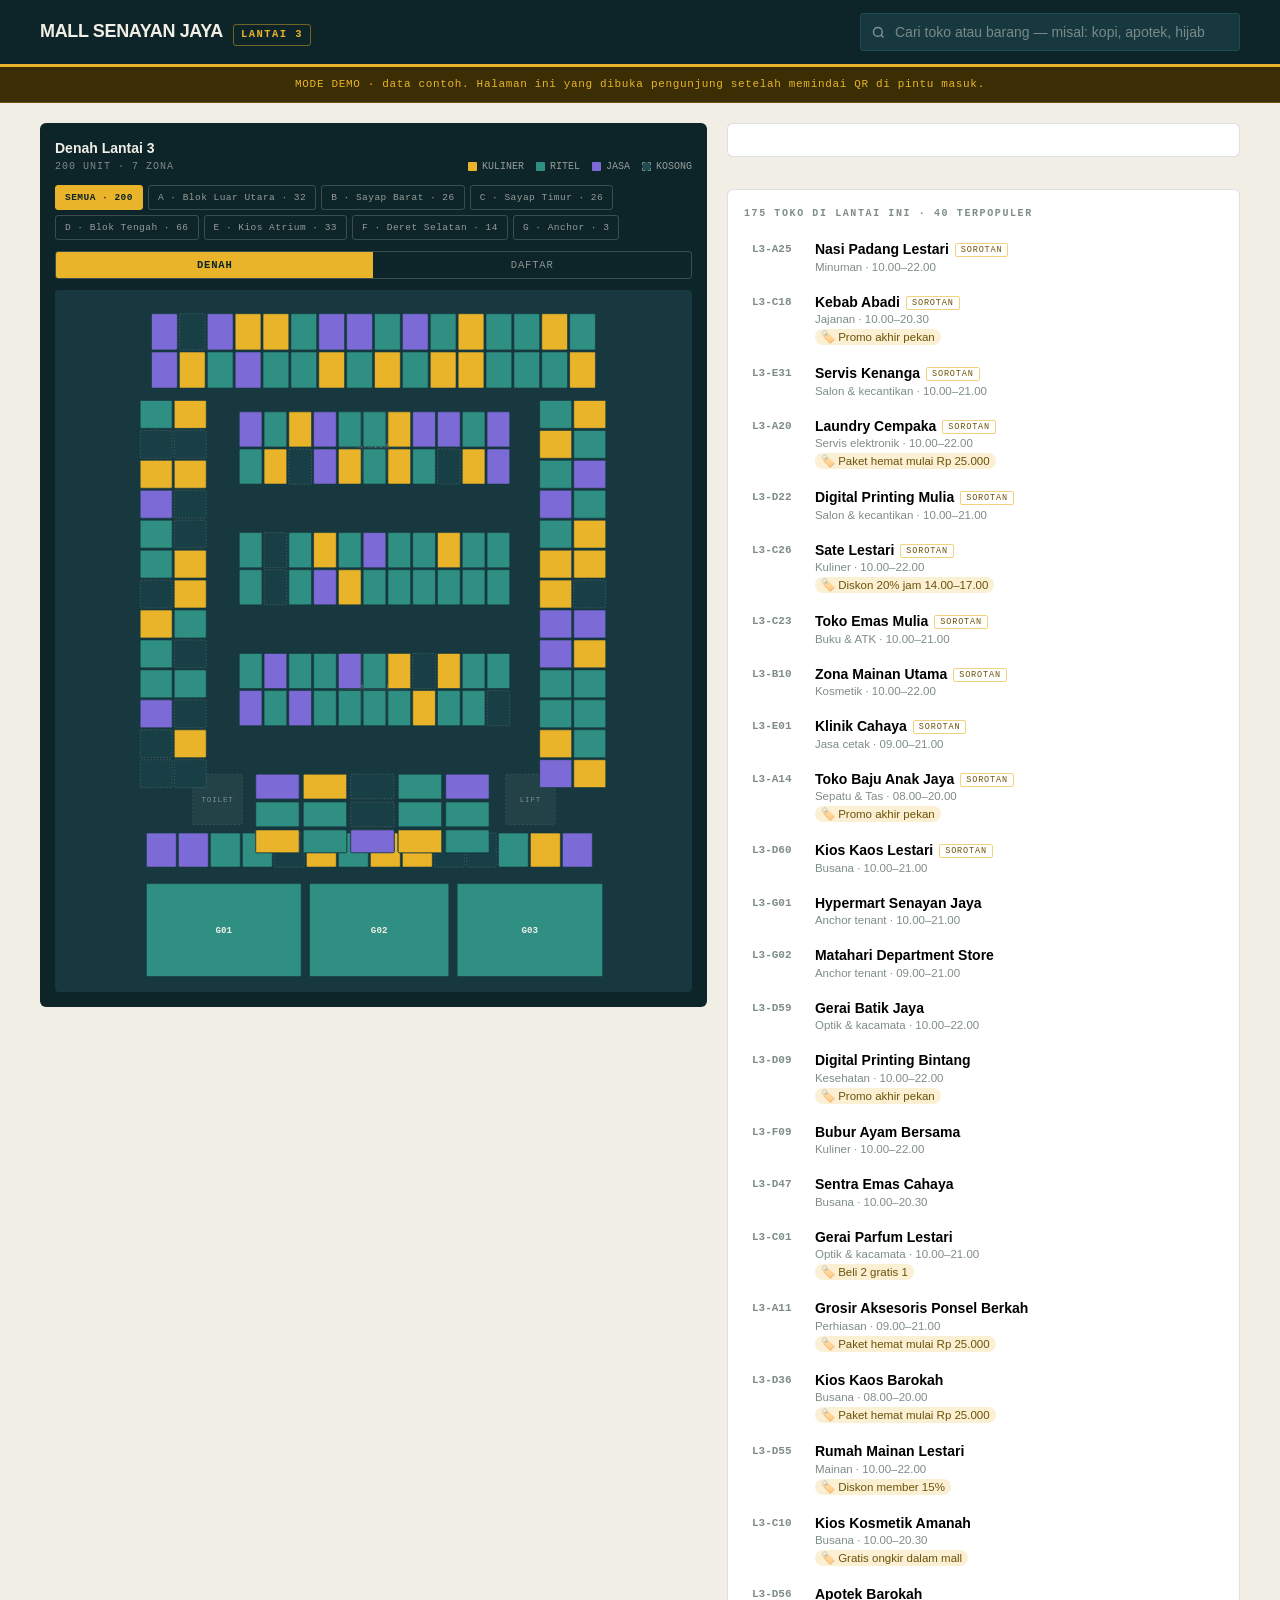
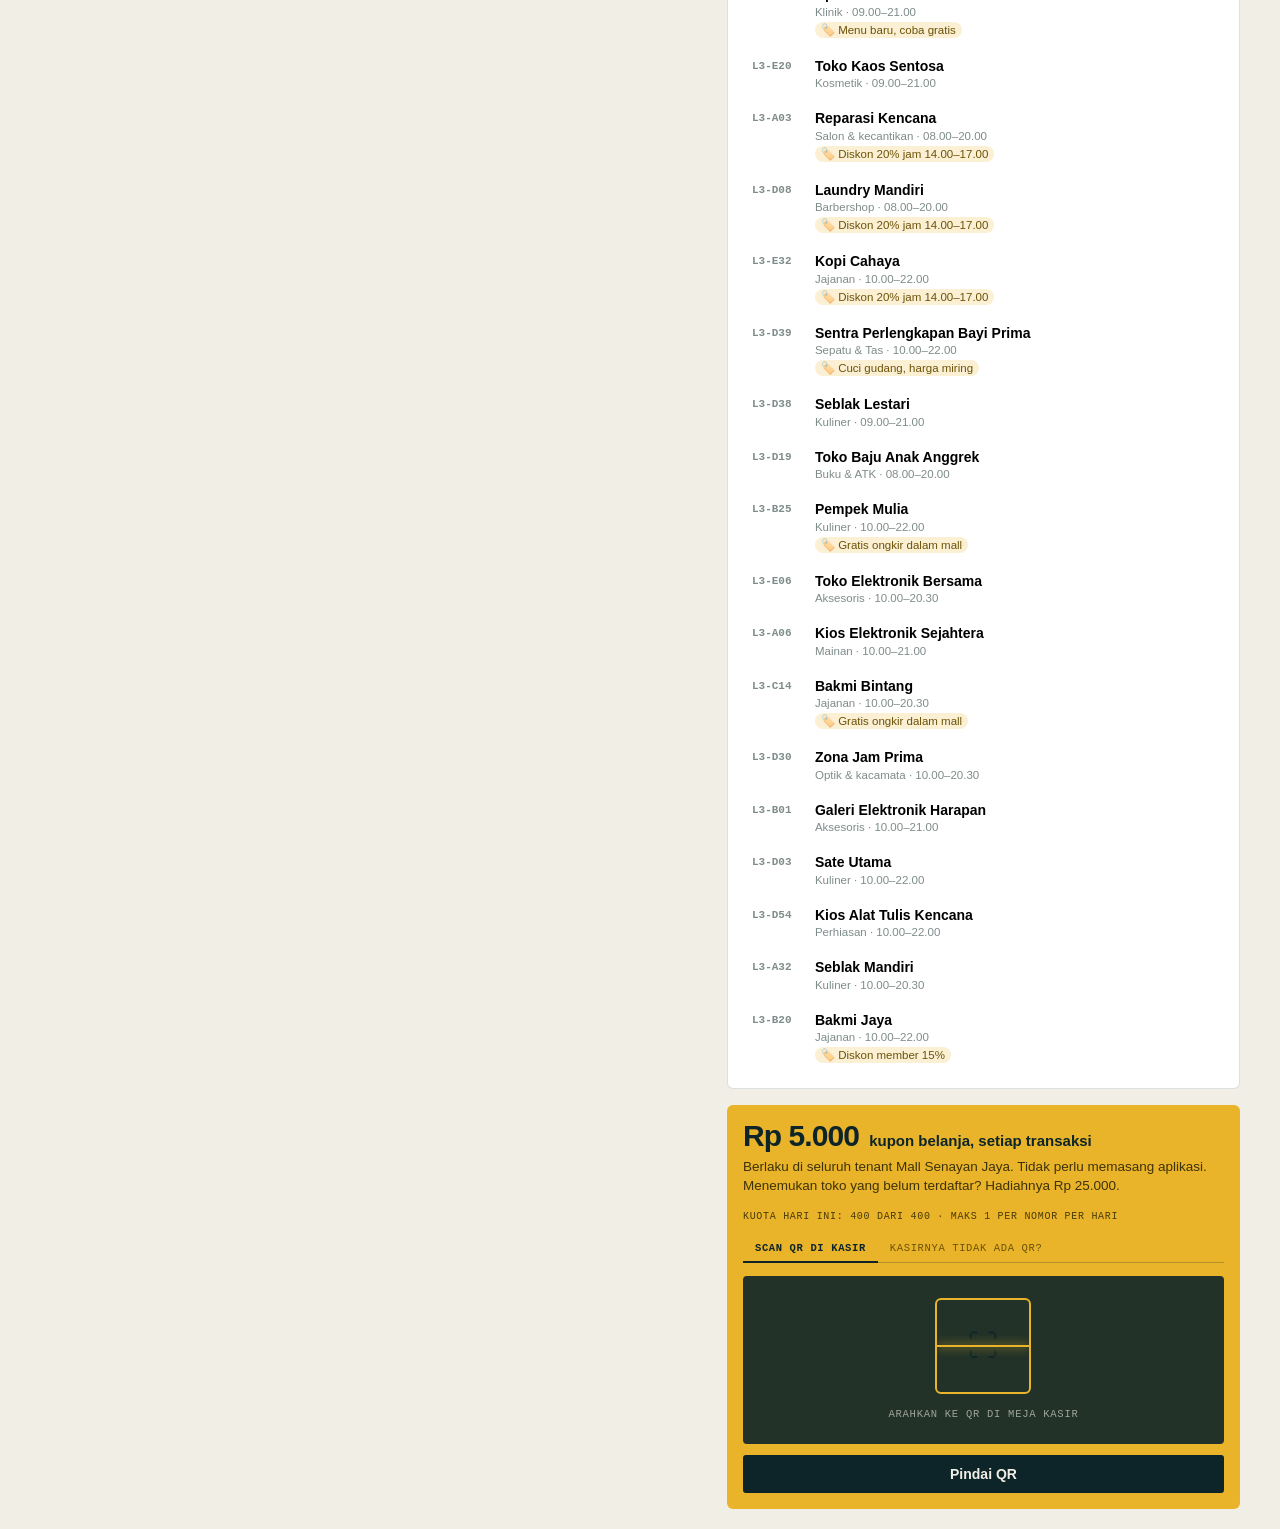
==== commit 8341a154: "Add files via upload" ====
--- a/index.html
+++ b/index.html
@@ -11,7 +11,7 @@
 <div class="shell">
   <section class="plan-card">
     <div class="plan-head">
-      <div><div class="plan-title">Denah Lantai 3</div><div class="plan-sub">20 UNIT · ZONA TIMUR</div></div>
+      <div><div class="plan-title">Denah Lantai 3</div><div class="plan-sub">200 UNIT · 7 ZONA</div></div>
       <div class="legend">
         <span class="lg"><i style="background:#E9B429"></i>KULINER</span>
         <span class="lg"><i style="background:#2F8F82"></i>RITEL</span>
@@ -19,6 +19,7 @@
         <span class="lg"><i style="background:#1E4A50;border:1px dashed rgba(241,238,229,.35)"></i>KOSONG</span>
       </div>
     </div>
+    <div class="zonebar" id="zonebar"></div>
     <div class="viewtog"><button data-pv="plan">DENAH</button><button data-pv="list">DAFTAR</button></div>
     <div class="plan" id="plan"></div>
     <div id="planList"></div>
@@ -38,7 +39,10 @@
   bar:'MODE DEMO · data contoh. Halaman ini yang dibuka pengunjung setelah memindai QR di pintu masuk.'});
 
 /* denah */
-renderPlan(document.getElementById('plan'),document.getElementById('planList'));
+const planEl=document.getElementById('plan'),listEl=document.getElementById('planList');
+renderPlan(planEl,listEl,'ALL');
+zonebar(document.getElementById('zonebar'),z=>{renderPlan(planEl,listEl,z);
+  toast(z==='ALL'?'Menampilkan seluruh lantai.':'Zona '+z+' — '+ZONES[z])});
 document.querySelectorAll('.viewtog button').forEach(b=>b.onclick=()=>{
   const L=b.dataset.pv==='list';
   document.querySelectorAll('.viewtog button').forEach(x=>x.classList.toggle('on',x===b));
@@ -50,7 +54,7 @@
 const detail=document.getElementById('detail'),results=document.getElementById('results'),listlbl=document.getElementById('listlbl');
 function showDetail(code){
   const u=unit(code);if(!u)return;
-  document.querySelectorAll('.unit').forEach(e=>e.classList.toggle('sel',e.dataset.u===code));
+  selectUnit(code);
   if(!isLive(u)){detail.innerHTML=`<div class="card-lbl">UNIT ${u.u}</div><h2 class="detail-name">Unit ini belum terisi</h2>
     <div class="chips"><span class="chip">${u.sis==='renovasi'?'Sedang direnovasi':'Tersedia untuk disewa'}</span></div>
     <p class="empty-note">Tertarik membuka usaha di sini? Hubungi tim leasing di 021-5500-3300.</p>`;return}
@@ -66,10 +70,12 @@
 }
 function renderList(f){
   f=(f||'').trim().toLowerCase();
-  const it=units().filter(u=>isLive(u)&&(!f||u.n.toLowerCase().indexOf(f)>-1||u.kat.toLowerCase().indexOf(f)>-1||
+  const all=units().filter(u=>isLive(u)&&(!f||u.n.toLowerCase().indexOf(f)>-1||u.kat.toLowerCase().indexOf(f)>-1||
       u.u.toLowerCase().indexOf(f)>-1||(u.kws||[]).some(k=>k[0].indexOf(f)>-1)))
     .sort((a,b)=>RANK[a.tier]-RANK[b.tier]||b.views-a.views);
-  listlbl.textContent=f?`${it.length} HASIL UNTUK “${f.toUpperCase()}”`:'SEMUA TOKO DI LANTAI INI';
+  const it=all.slice(0,f?60:40);
+  listlbl.textContent=f?`${all.length} HASIL UNTUK “${f.toUpperCase()}”${all.length>it.length?' · 60 TERATAS':''}`
+    :`${all.length} TOKO DI LANTAI INI · ${it.length} TERPOPULER`;
   if(!it.length){results.innerHTML=`<p class="empty-note">Belum ada toko yang cocok di lantai ini. Kalau Anda melihat tokonya ada di lapangan, klaim kupon lewat tab “Kasirnya tidak ada QR?” di bawah.</p>`;logZero(f);return}
   results.innerHTML=it.map(u=>`<button class="res" data-u="${u.u}"><span class="rc">${u.u}</span>
     <span><span class="rn">${esc(u.n)}</span>${u.tier==='sorotan'?'<span class="sor">SOROTAN</span>':''}<br>
--- a/assets/style.css
+++ b/assets/style.css
@@ -45,30 +45,28 @@
 .viewtog button{flex:1;background:transparent;border:0;color:rgba(241,238,229,.55);font-family:var(--mono);
  font-size:10.5px;letter-spacing:.08em;padding:7px;cursor:pointer}
 .viewtog button.on{background:var(--signal);color:var(--ink);font-weight:700}
-.plan{display:grid;grid-template-columns:repeat(12,1fr);gap:4px;background:var(--ink-2);padding:8px;border-radius:4px}
-.unit{border:0;border-radius:2px;cursor:pointer;background:var(--paper);color:var(--ink);font-family:var(--mono);
- display:flex;flex-direction:column;justify-content:space-between;padding:5px 6px;text-align:left;min-height:54px;
- position:relative;overflow:hidden;transition:box-shadow .16s,transform .16s}
-.unit:hover{transform:translateY(-2px);box-shadow:0 4px 0 rgba(233,180,41,.9)}
-.unit:focus-visible{outline:2px solid var(--signal);outline-offset:2px}
-.unit .code{font-size:9.5px;font-weight:700;letter-spacing:.05em;opacity:.5}
-.unit .nm{font-family:var(--sans);font-size:10.5px;line-height:1.2;font-weight:600;overflow:hidden;
- display:-webkit-box;-webkit-line-clamp:2;-webkit-box-orient:vertical}
-.unit.vacant{background:var(--ink-3);color:rgba(241,238,229,.4);border:1px dashed rgba(241,238,229,.18)}
-.unit.vacant .nm{font-weight:400;font-style:italic}
-.unit.sel{box-shadow:0 0 0 2px var(--signal),0 4px 0 rgba(233,180,41,.9)}
-.unit .cat-bar{position:absolute;left:0;top:0;bottom:0;width:3px;background:var(--sea)}
-.unit.fnb .cat-bar{background:var(--signal)}
-.unit.jasa .cat-bar{background:#7C6BD6}
-.unit.vacant .cat-bar{display:none}
-.fixture{border-radius:2px;border:1px dashed rgba(241,238,229,.2);color:rgba(241,238,229,.42);font-family:var(--mono);
- font-size:9.5px;letter-spacing:.1em;display:flex;align-items:center;justify-content:center;text-align:center;padding:4px}
-.corridor{grid-column:1/-1;height:16px;display:flex;align-items:center;justify-content:center;font-family:var(--mono);
- font-size:8.5px;letter-spacing:.35em;color:rgba(241,238,229,.22)}
-@keyframes flash{0%,100%{box-shadow:0 0 0 2px var(--signal)}50%{box-shadow:0 0 0 7px rgba(233,180,41,.9)}}
-.unit.flash{animation:flash .5s ease-in-out 4;z-index:3;background:var(--signal)!important;color:var(--ink)!important}
-.unit.flash .code{opacity:.75}
-@media(prefers-reduced-motion:reduce){.unit.flash{animation:none;box-shadow:0 0 0 4px var(--signal)}}
+/* ---------- denah SVG ---------- */
+.plan-svg{width:100%;height:auto;display:block;background:var(--ink-2);border-radius:4px;max-height:78vh}
+.plan-svg .u{cursor:pointer;stroke:var(--ink-2);stroke-width:1.2;transition:opacity .18s}
+.plan-svg .u.fnb{fill:#E9B429}
+.plan-svg .u.ritel{fill:#2F8F82}
+.plan-svg .u.jasa{fill:#7C6BD6}
+.plan-svg .u.vacant{fill:#173F45;stroke:rgba(241,238,229,.28);stroke-dasharray:3 3}
+.plan-svg .u.dim{opacity:.16;pointer-events:none}
+.plan-svg .u:hover{stroke:var(--paper);stroke-width:2.4}
+.plan-svg .u.sel{stroke:var(--paper);stroke-width:2.8}
+.plan-svg .u.flash{fill:#FFD866;stroke:var(--paper);stroke-width:3.4;animation:svgflash .5s ease-in-out 4}
+@keyframes svgflash{0%,100%{opacity:1}50%{opacity:.45}}
+@media(prefers-reduced-motion:reduce){.plan-svg .u.flash{animation:none}}
+.plan-svg .fx{fill:rgba(241,238,229,.05);stroke:rgba(241,238,229,.22);stroke-dasharray:4 4}
+.plan-svg .fxt{fill:rgba(241,238,229,.45);font-family:var(--mono);letter-spacing:.12em;pointer-events:none}
+.plan-svg .ut{fill:var(--ink);font-family:var(--mono);font-weight:700;pointer-events:none}
+.plan-svg .u.vacant+.ut,.plan-svg .vacant~.ut{fill:var(--paper)}
+.zonebar{display:flex;gap:5px;flex-wrap:wrap;margin-bottom:11px}
+.zonebar button{background:transparent;border:1px solid rgba(241,238,229,.2);border-radius:3px;
+ color:rgba(241,238,229,.6);font-family:var(--mono);font-size:9.5px;letter-spacing:.05em;padding:6px 9px;cursor:pointer;white-space:nowrap}
+.zonebar button:hover{border-color:rgba(241,238,229,.5);color:var(--paper)}
+.zonebar button.on{background:var(--signal);color:var(--ink);border-color:var(--signal);font-weight:700}
 #planList{display:none;flex-direction:column;gap:3px}
 #planList button{display:flex;gap:10px;align-items:center;background:var(--ink-2);border:0;border-left:3px solid var(--sea);
  border-radius:3px;padding:10px 11px;text-align:left;cursor:pointer;font-family:inherit;color:var(--paper);width:100%}
@@ -291,11 +289,8 @@
   .btn{padding:13px 14px}
   .tbtn{padding:11px 14px}
   .proof button{padding:14px 10px}
-  .plan{gap:3px;padding:6px}
-  .unit{min-height:46px;align-items:center;justify-content:center;padding:4px}
-  .unit .nm{display:none}
-  .unit .code{font-size:12.5px;font-weight:700;letter-spacing:0;opacity:1}
-  .unit.vacant .code{opacity:.45}
+  .plan-svg{max-height:58vh}
+  .zonebar button{font-size:10.5px;padding:8px 10px}
   .qcard{padding:15px;gap:14px}
   .qrhold{width:92px;padding:6px}
   .qrinfo{min-width:0;flex:1 1 100%}
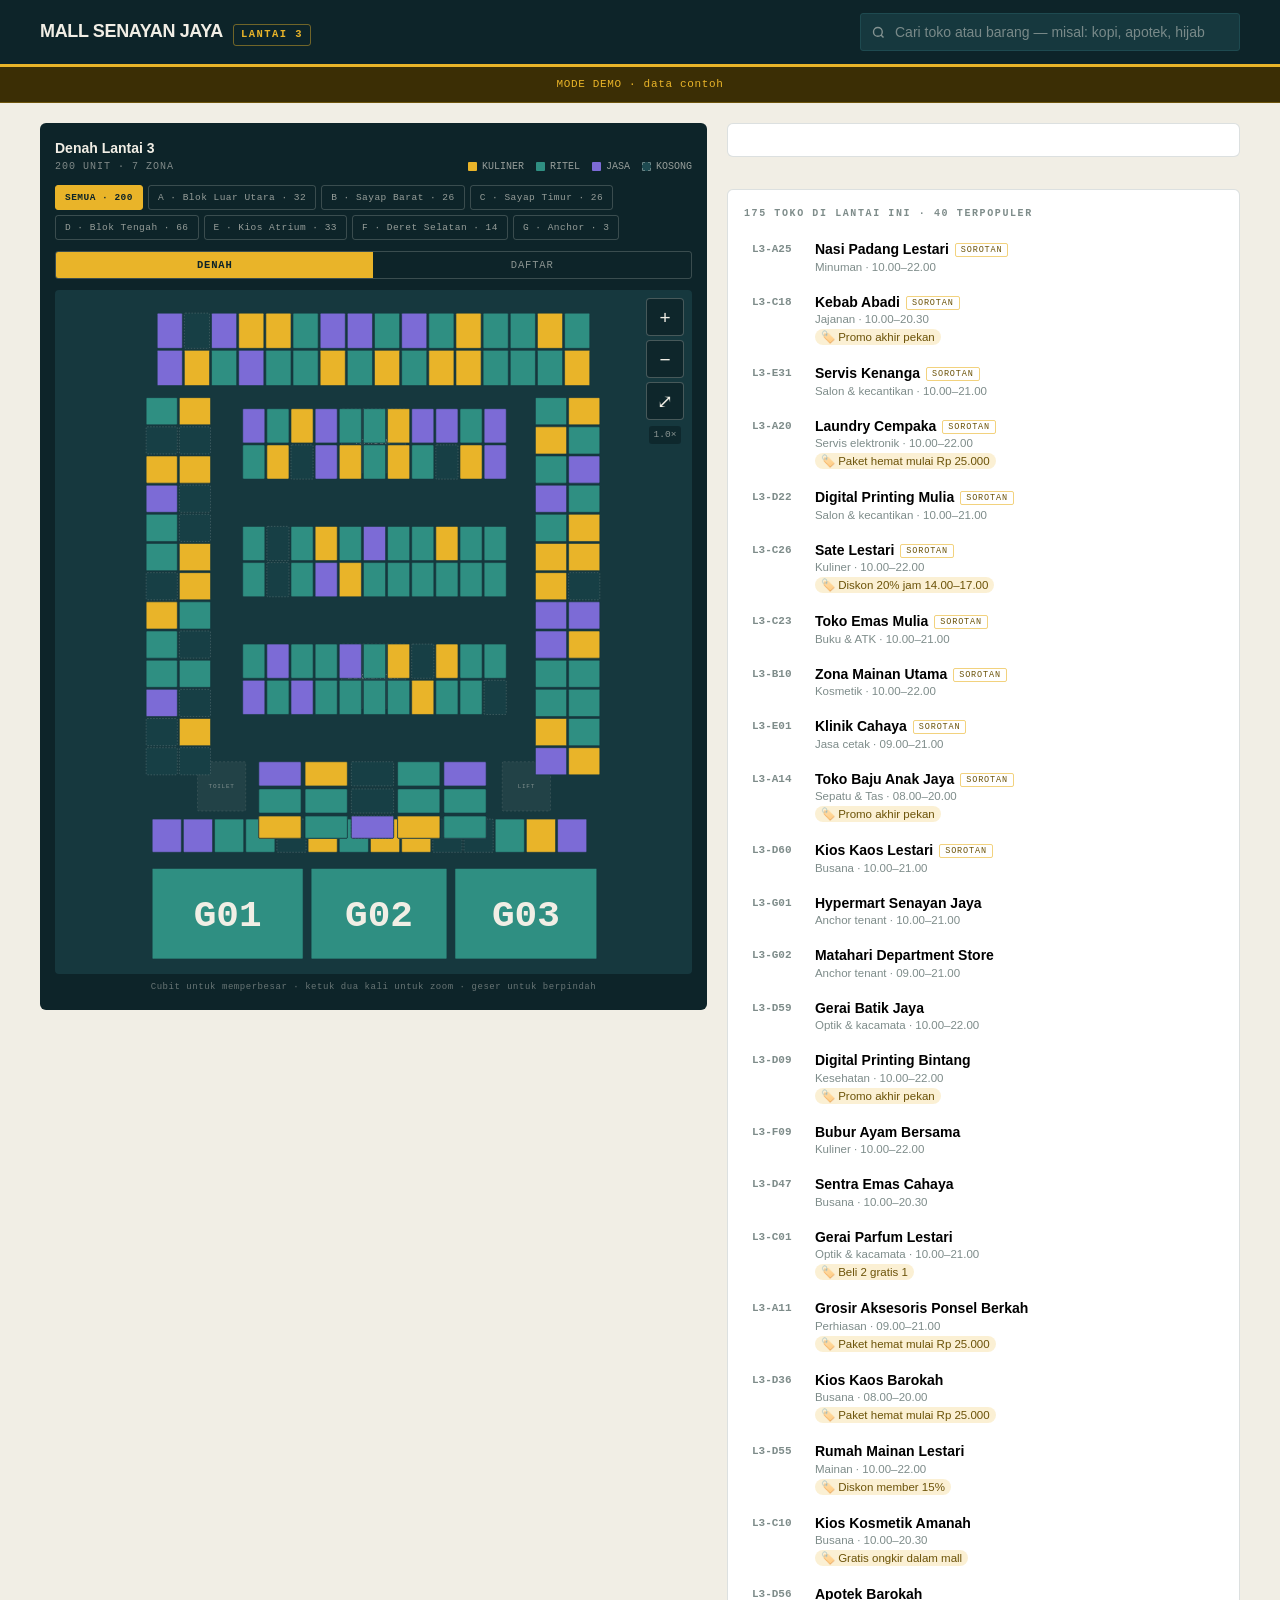
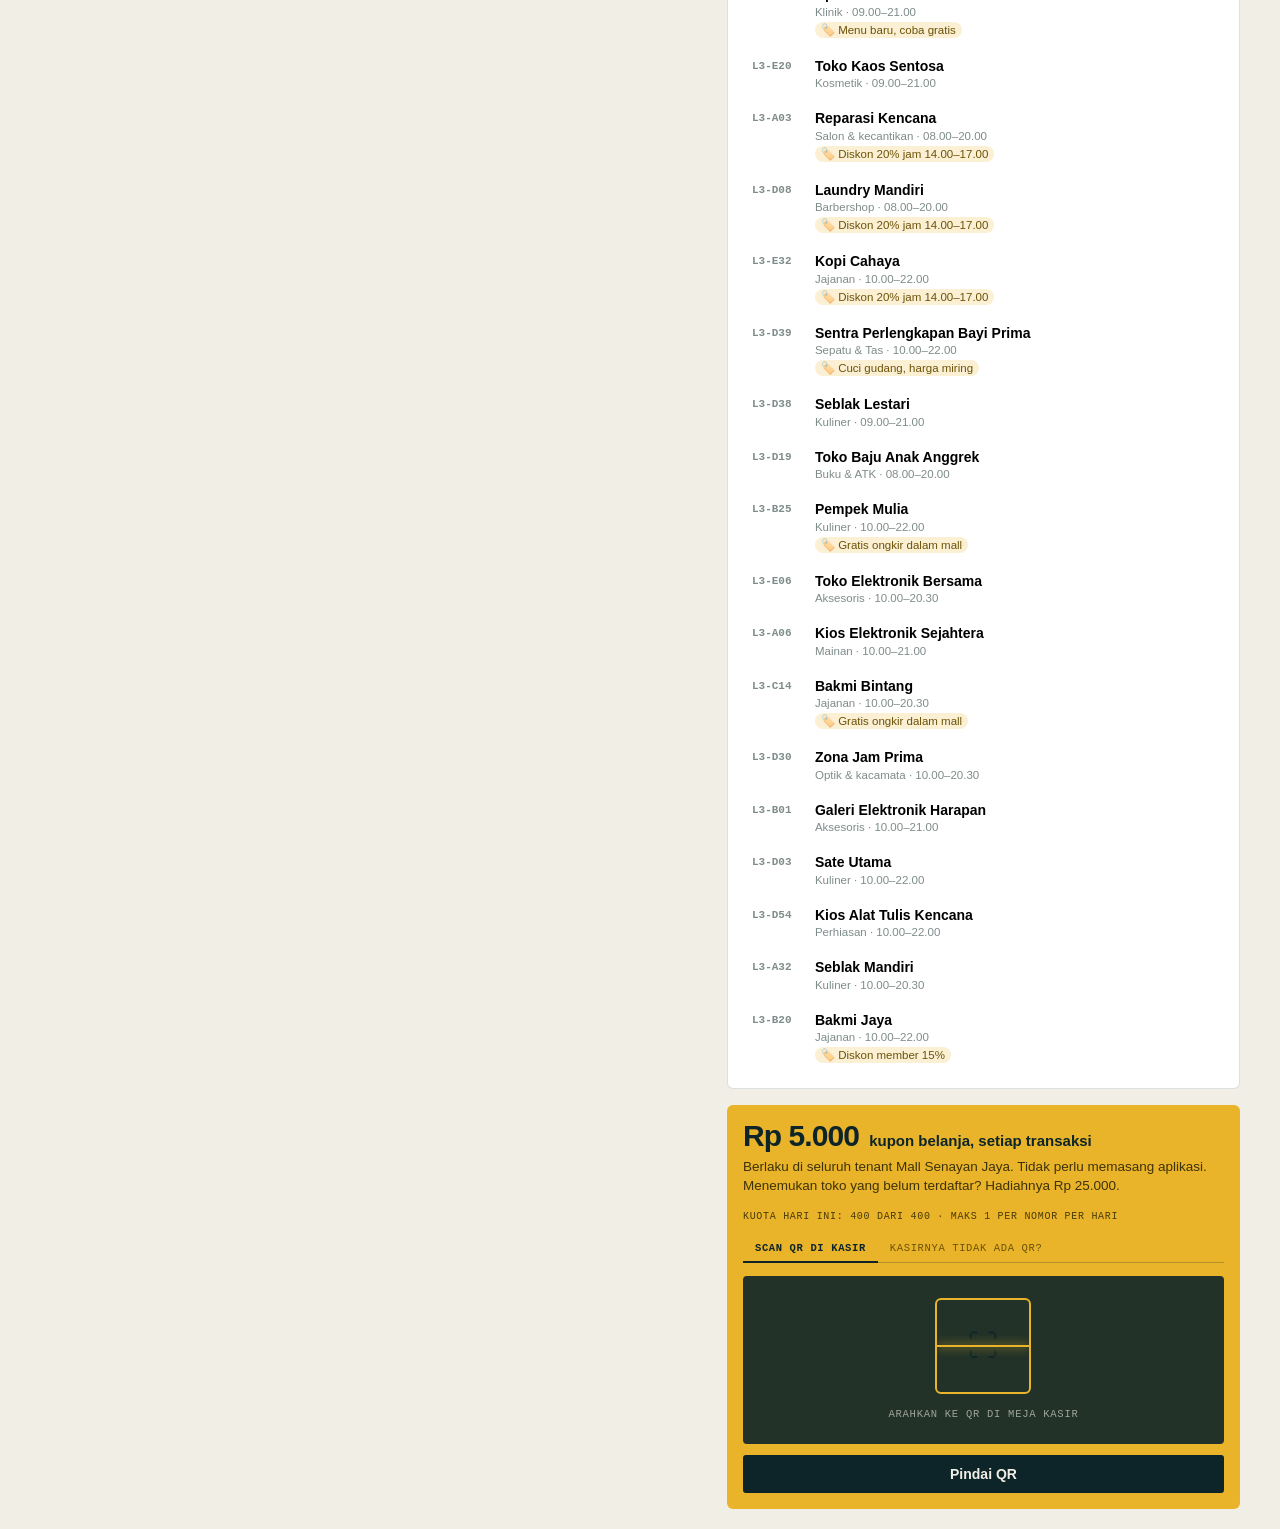
==== commit f92685b6: "Add files via upload" ====
--- a/index.html
+++ b/index.html
@@ -36,7 +36,7 @@
 <script>
 const C=cfg();
 document.getElementById('top').innerHTML=topbar({search:true,
-  bar:'MODE DEMO · data contoh. Halaman ini yang dibuka pengunjung setelah memindai QR di pintu masuk.'});
+  bar:'MODE DEMO · data contoh'});
 
 /* denah */
 const planEl=document.getElementById('plan'),listEl=document.getElementById('planList');
@@ -46,9 +46,9 @@
 document.querySelectorAll('.viewtog button').forEach(b=>b.onclick=()=>{
   const L=b.dataset.pv==='list';
   document.querySelectorAll('.viewtog button').forEach(x=>x.classList.toggle('on',x===b));
-  document.getElementById('plan').style.display=L?'none':'grid';
+  document.getElementById('plan').style.display=L?'none':'block';
   document.getElementById('planList').style.display=L?'flex':'none'});
-document.querySelector('.viewtog button[data-pv="'+(matchMedia('(max-width:700px)').matches?'list':'plan')+'"]').click();
+document.querySelector('.viewtog button[data-pv="plan"]').click();
 
 /* detail + daftar */
 const detail=document.getElementById('detail'),results=document.getElementById('results'),listlbl=document.getElementById('listlbl');
--- a/assets/style.css
+++ b/assets/style.css
@@ -46,7 +46,18 @@
  font-size:10.5px;letter-spacing:.08em;padding:7px;cursor:pointer}
 .viewtog button.on{background:var(--signal);color:var(--ink);font-weight:700}
 /* ---------- denah SVG ---------- */
-.plan-svg{width:100%;height:auto;display:block;background:var(--ink-2);border-radius:4px;max-height:78vh}
+.plan-wrap{position:relative}
+.plan-svg{width:100%;height:auto;display:block;background:var(--ink-2);border-radius:4px;max-height:76vh;
+ touch-action:none;cursor:grab;transition:none;-webkit-user-select:none;user-select:none}
+.zoomctl{position:absolute;right:8px;top:8px;display:flex;flex-direction:column;gap:4px;align-items:center}
+.zoomctl button{width:38px;height:38px;border-radius:4px;border:1px solid rgba(241,238,229,.25);
+ background:rgba(13,36,41,.86);color:var(--paper);font-size:19px;line-height:1;cursor:pointer;
+ display:flex;align-items:center;justify-content:center;font-family:var(--sans);padding:0}
+.zoomctl button:active{background:var(--signal);color:var(--ink)}
+.zoomctl span{font-family:var(--mono);font-size:9.5px;color:rgba(241,238,229,.55);
+ background:rgba(13,36,41,.8);padding:2px 5px;border-radius:3px;margin-top:2px}
+.planhint{font-family:var(--mono);font-size:9px;letter-spacing:.06em;color:rgba(241,238,229,.4);
+ text-align:center;margin-top:7px;line-height:1.5}
 .plan-svg .u{cursor:pointer;stroke:var(--ink-2);stroke-width:1.2;transition:opacity .18s}
 .plan-svg .u.fnb{fill:#E9B429}
 .plan-svg .u.ritel{fill:#2F8F82}
@@ -60,8 +71,10 @@
 @media(prefers-reduced-motion:reduce){.plan-svg .u.flash{animation:none}}
 .plan-svg .fx{fill:rgba(241,238,229,.05);stroke:rgba(241,238,229,.22);stroke-dasharray:4 4}
 .plan-svg .fxt{fill:rgba(241,238,229,.45);font-family:var(--mono);letter-spacing:.12em;pointer-events:none}
-.plan-svg .ut{fill:var(--ink);font-family:var(--mono);font-weight:700;pointer-events:none}
-.plan-svg .u.vacant+.ut,.plan-svg .vacant~.ut{fill:var(--paper)}
+.plan-svg .ut{fill:var(--ink);font-family:var(--mono);font-weight:700;pointer-events:none;display:none}
+.plan-svg.lbl .ut{display:block}
+.plan-svg .ut.big{display:block;fill:var(--paper)}
+.plan-svg .ut.dim{display:none}
 .zonebar{display:flex;gap:5px;flex-wrap:wrap;margin-bottom:11px}
 .zonebar button{background:transparent;border:1px solid rgba(241,238,229,.2);border-radius:3px;
  color:rgba(241,238,229,.6);font-family:var(--mono);font-size:9.5px;letter-spacing:.05em;padding:6px 9px;cursor:pointer;white-space:nowrap}
@@ -277,9 +290,24 @@
 }
 /* ---------- HP ---------- */
 @media(max-width:640px){
-  .topbar-in{padding:11px 14px;gap:10px}
-  .brand-mark{font-size:16px}
-  .demobar{padding:8px 14px;font-size:10.5px}
+  /* topbar dipadatkan: nama mall mengecil, pencarian jadi elemen utama */
+  .topbar-in{padding:8px 12px;gap:7px}
+  .brand{flex:1 1 100%;gap:7px;align-items:center}
+  .brand-mark{font-size:12.5px;letter-spacing:.01em;opacity:.75}
+  .brand-floor{font-size:9px;padding:2px 6px}
+  .searchwrap{flex:1 1 100%;max-width:none}
+  #q{padding:11px 12px 11px 34px}
+  .searchwrap svg{top:13px}
+  .demobar{padding:7px 12px;font-size:10px;line-height:1.45}
+  /* urutan mobile: cari dulu, denah paling akhir */
+  .shell{gap:14px}
+  .shell .plan-card{order:1}
+  .shell .panel{order:2}
+  .panel #detail{order:0}
+  .panel .reward{order:1}
+  .panel .card:not(#detail){order:2}
+  .zonebar{flex-wrap:nowrap;overflow-x:auto;-webkit-overflow-scrolling:touch;padding-bottom:3px;scrollbar-width:none}
+  .zonebar::-webkit-scrollbar{display:none}
   .wrap{padding:18px 14px 40px}
   .plan-card{padding:12px}
   #q,.field input,.field select,.nb input,input,select{font-size:16px}
@@ -289,8 +317,10 @@
   .btn{padding:13px 14px}
   .tbtn{padding:11px 14px}
   .proof button{padding:14px 10px}
-  .plan-svg{max-height:58vh}
+  .plan-svg{max-height:64vh}
   .zonebar button{font-size:10.5px;padding:8px 10px}
+  .zoomctl button{width:44px;height:44px;font-size:21px}
+  .planhint{font-size:9.5px}
   .qcard{padding:15px;gap:14px}
   .qrhold{width:92px;padding:6px}
   .qrinfo{min-width:0;flex:1 1 100%}
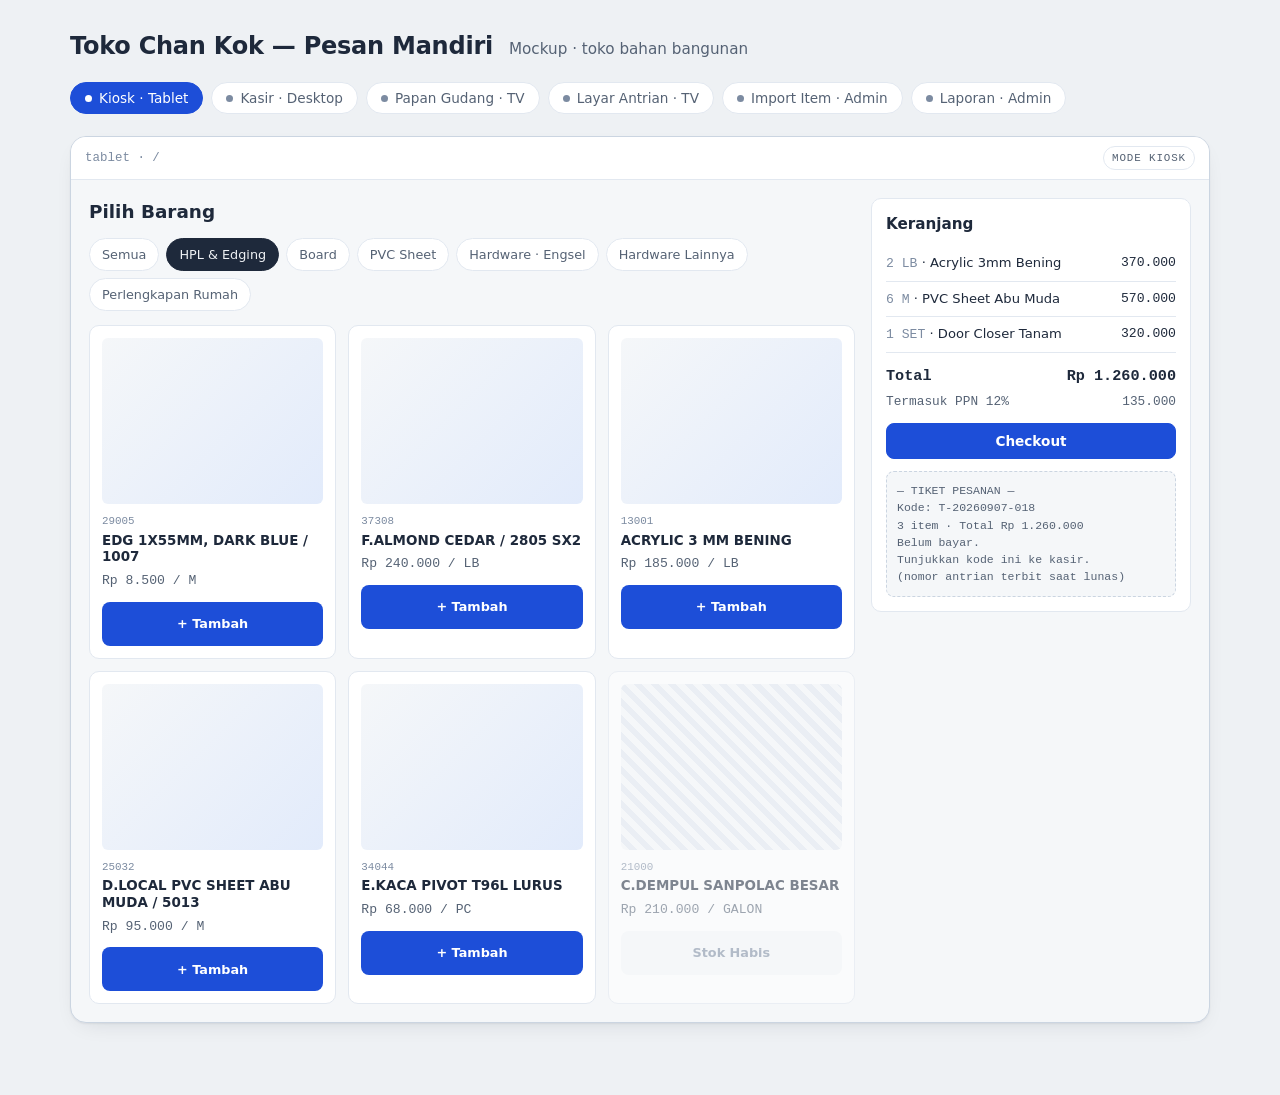
==== commit 4be2f923: "Add files via upload" ====
--- a/index.html
+++ b/index.html
@@ -1,146 +1,618 @@
 <!DOCTYPE html>
 <html lang="id">
 <head>
-<meta charset="UTF-8">
-<meta name="viewport" content="width=device-width, initial-scale=1">
-<title>Direktori Toko — Lantai 3</title>
-<link rel="stylesheet" href="assets/style.css">
+<meta charset="utf-8" />
+<meta name="viewport" content="width=device-width, initial-scale=1" />
+<title>Toko Chan Kok — Pesan Mandiri</title>
+<meta name="description" content="Mockup lima layar sistem pesan mandiri toko bahan bangunan: kiosk tablet, kasir, papan gudang, layar antrian, dan import item Accurate." />
+<style>
+  img { max-width: 100%; height: auto; }
+  [hidden] { display: none !important; }
+  @import url('https://fonts.googleapis.com/css2?family=IBM+Plex+Sans:wght@400;500;600;700&family=IBM+Plex+Mono:wght@500;600&display=swap');
+
+  :root {
+    --ground: #eef1f4;
+    --surface: #ffffff;
+    --surface-2: #f5f7f9;
+    --line: #e2e8f0;
+    --line-strong: #cbd5e1;
+    --ink: #1e293b;
+    --ink-2: #556274;
+    --ink-3: #7c8ba1;
+    --brand: #1d4ed8;
+    --brand-ink: #ffffff;
+    --brand-soft: #e2ebfb;
+    --paid: #15803d;
+    --paid-soft: #dcf1e3;
+    --packing: #6d28d9;
+    --packing-soft: #ebe3fb;
+    --stale: #b45309;
+    --stale-soft: #f8ebd6;
+    --problem: #dc2626;
+    --problem-soft: #f9dedd;
+    --ready: #0d9488;
+    --ready-soft: #d3efec;
+    --radius: 10px;
+    --shadow: 0 1px 2px rgba(15,23,42,.06), 0 8px 24px -12px rgba(15,23,42,.16);
+    --font-display: 'IBM Plex Sans', 'Segoe UI', system-ui, sans-serif;
+    --font-body: 'IBM Plex Sans', 'Segoe UI', system-ui, sans-serif;
+    --font-mono: 'IBM Plex Mono', ui-monospace, 'Cascadia Mono', monospace;
+  }
+
+  @media (prefers-color-scheme: dark) {
+    :root:not([data-theme="light"]) {
+      --ground: #0f151d;
+      --surface: #1a222e;
+      --surface-2: #212b39;
+      --line: #313d4d;
+      --line-strong: #44536a;
+      --ink: #e8edf4;
+      --ink-2: #aab7c7;
+      --ink-3: #7f8da0;
+      --brand: #6f9bf2;
+      --brand-ink: #0b1626;
+      --brand-soft: #1d2c45;
+      --paid: #57c882;
+      --paid-soft: #16321f;
+      --packing: #b295ec;
+      --packing-soft: #271c3d;
+      --stale: #e0a94e;
+      --stale-soft: #3a2c12;
+      --problem: #f0837c;
+      --problem-soft: #3c1e1d;
+      --ready: #52c6b8;
+      --ready-soft: #12312d;
+      --shadow: 0 1px 2px rgba(0,0,0,.3), 0 10px 28px -14px rgba(0,0,0,.6);
+    }
+  }
+
+  :root[data-theme="dark"] {
+    --ground: #0f151d;
+    --surface: #1a222e;
+    --surface-2: #212b39;
+    --line: #313d4d;
+    --line-strong: #44536a;
+    --ink: #e8edf4;
+    --ink-2: #aab7c7;
+    --ink-3: #7f8da0;
+    --brand: #6f9bf2;
+    --brand-ink: #0b1626;
+    --brand-soft: #1d2c45;
+    --paid: #57c882;
+    --paid-soft: #16321f;
+    --packing: #b295ec;
+    --packing-soft: #271c3d;
+    --stale: #e0a94e;
+    --stale-soft: #3a2c12;
+    --problem: #f0837c;
+    --problem-soft: #3c1e1d;
+    --ready: #52c6b8;
+    --ready-soft: #12312d;
+    --shadow: 0 1px 2px rgba(0,0,0,.3), 0 10px 28px -14px rgba(0,0,0,.6);
+  }
+
+  * { box-sizing: border-box; }
+  body {
+    margin: 0;
+    background: var(--ground);
+    color: var(--ink);
+    font-family: var(--font-body);
+    line-height: 1.5;
+    -webkit-font-smoothing: antialiased;
+  }
+  h1, h2, h3, h4 { font-family: var(--font-display); text-wrap: balance; margin: 0; }
+  .mono { font-family: var(--font-mono); }
+
+  .wrap { max-width: 1180px; margin: 0 auto; padding: 28px 20px 72px; }
+
+  header.top { display: flex; flex-wrap: wrap; align-items: baseline; gap: 8px 16px; margin-bottom: 18px; }
+  header.top h1 { font-size: 1.5rem; font-weight: 700; letter-spacing: -0.01em; }
+  header.top .sub { color: var(--ink-2); font-size: .95rem; }
+
+  nav.screens { display: flex; flex-wrap: wrap; gap: 8px; margin-bottom: 22px; }
+  nav.screens button {
+    font-family: var(--font-body);
+    font-size: .85rem;
+    font-weight: 500;
+    color: var(--ink-2);
+    background: var(--surface);
+    border: 1px solid var(--line);
+    border-radius: 999px;
+    padding: 7px 14px;
+    cursor: pointer;
+    display: inline-flex;
+    align-items: center;
+    gap: 7px;
+  }
+  nav.screens button .dot { width: 7px; height: 7px; border-radius: 999px; background: var(--ink-3); }
+  nav.screens button[aria-selected="true"] {
+    color: var(--brand-ink);
+    background: var(--brand);
+    border-color: var(--brand);
+  }
+  nav.screens button[aria-selected="true"] .dot { background: var(--brand-ink); }
+  nav.screens button:focus-visible { outline: 2px solid var(--brand); outline-offset: 2px; }
+
+  .device { border: 1px solid var(--line-strong); border-radius: 16px; background: var(--surface-2); box-shadow: var(--shadow); overflow: hidden; }
+  .device-bar {
+    display: flex; align-items: center; gap: 10px;
+    padding: 9px 14px; background: var(--surface);
+    border-bottom: 1px solid var(--line);
+    font-size: .78rem; color: var(--ink-3);
+    font-family: var(--font-mono);
+  }
+  .device-bar .pill { margin-left: auto; text-transform: uppercase; letter-spacing: .08em; font-size: .68rem; padding: 3px 8px; border: 1px solid var(--line); border-radius: 999px; color: var(--ink-2); }
+  .device-bar .live { margin-left: auto; display: inline-flex; align-items: center; gap: 6px; font-size: .7rem; letter-spacing: .04em; text-transform: uppercase; color: var(--paid); }
+  .device-bar .live + .pill { margin-left: 10px; }
+  .device-bar .live .ld { width: 8px; height: 8px; border-radius: 999px; background: var(--paid); box-shadow: 0 0 0 0 color-mix(in srgb, var(--paid) 60%, transparent); animation: livePulse 2s infinite; }
+  @keyframes livePulse { 0% { box-shadow: 0 0 0 0 color-mix(in srgb, var(--paid) 55%, transparent); } 70% { box-shadow: 0 0 0 7px transparent; } 100% { box-shadow: 0 0 0 0 transparent; } }
+  .device-body { padding: 18px; }
+
+  .badge { display: inline-flex; align-items: center; gap: 5px; font-size: .72rem; font-weight: 600; padding: 3px 8px; border-radius: 999px; letter-spacing: .01em; }
+  .b-paid { background: var(--paid-soft); color: var(--paid); }
+  .b-packing { background: var(--packing-soft); color: var(--packing); }
+  .b-stale { background: var(--stale-soft); color: var(--stale); }
+  .b-problem { background: var(--problem-soft); color: var(--problem); }
+  .b-ready { background: var(--ready-soft); color: var(--ready); }
+  .b-wait { background: var(--brand-soft); color: var(--brand); }
+
+  .btn { font-family: var(--font-body); font-weight: 600; font-size: .85rem; border-radius: 8px; padding: 9px 14px; border: 1px solid var(--line-strong); background: var(--surface); color: var(--ink); cursor: pointer; }
+  .btn-primary { background: var(--brand); border-color: var(--brand); color: var(--brand-ink); }
+  .btn-paid { background: var(--paid); border-color: var(--paid); color: #fff; }
+  .btn-ready { background: var(--ready); border-color: var(--ready); color: #fff; }
+  .btn-ghost { background: transparent; }
+  .btn:focus-visible { outline: 2px solid var(--brand); outline-offset: 2px; }
+
+  /* ---------- KIOSK ---------- */
+  .kiosk { display: grid; grid-template-columns: 1fr 320px; gap: 16px; }
+  .kiosk h2 { font-size: 1.15rem; font-weight: 700; margin-bottom: 2px; }
+  .cats { display: flex; gap: 7px; margin: 12px 0 14px; flex-wrap: wrap; }
+  .cats span { font-size: .8rem; font-weight: 500; padding: 6px 12px; border-radius: 999px; border: 1px solid var(--line); color: var(--ink-2); background: var(--surface); }
+  .cats span.on { background: var(--ink); color: var(--ground); border-color: var(--ink); }
+  .grid { display: grid; grid-template-columns: repeat(3, 1fr); gap: 12px; }
+  .prod { border: 1px solid var(--line); border-radius: var(--radius); background: var(--surface); padding: 12px; display: flex; flex-direction: column; gap: 3px; }
+  .prod .thumb { aspect-ratio: 4/3; border-radius: 6px; background: linear-gradient(135deg, var(--surface-2), var(--brand-soft)); margin-bottom: 6px; }
+  .prod .code { font-family: var(--font-mono); font-size: .68rem; color: var(--ink-3); }
+  .prod .nm { font-weight: 600; font-size: .84rem; line-height: 1.25; }
+  .prod .pr { font-family: var(--font-mono); font-size: .82rem; color: var(--ink-2); margin-top: 2px; }
+  .prod.out { opacity: .55; }
+  .prod.out .thumb { background: repeating-linear-gradient(45deg, var(--surface-2), var(--surface-2) 6px, var(--line) 6px, var(--line) 12px); }
+  .prod { cursor: pointer; }
+  .prod .add { margin-top: 8px; min-height: 44px; display: flex; align-items: center; justify-content: center; font-size: .8rem; font-weight: 600; text-align: center; border-radius: 8px; background: var(--brand); color: var(--brand-ink); }
+  .prod.out { cursor: not-allowed; }
+  .prod.out .add { background: var(--surface-2); color: var(--ink-3); }
+  .cart { border: 1px solid var(--line); border-radius: var(--radius); background: var(--surface); padding: 14px; align-self: start; position: sticky; top: 10px; }
+  .cart h3 { font-size: .95rem; font-weight: 700; margin-bottom: 10px; }
+  .cart .ln { display: flex; justify-content: space-between; gap: 8px; font-size: .82rem; padding: 7px 0; border-bottom: 1px solid var(--line); }
+  .cart .ln .q { color: var(--ink-3); font-family: var(--font-mono); }
+  .cart .sums { font-family: var(--font-mono); font-size: .8rem; margin: 10px 0; }
+  .cart .sums div { display: flex; justify-content: space-between; padding: 2px 0; color: var(--ink-2); }
+  .cart .sums .tot { font-weight: 700; font-size: .95rem; color: var(--ink); margin-top: 4px; }
+  .cart .btn-primary { width: 100%; }
+  .ticket { margin-top: 12px; border: 1px dashed var(--line-strong); border-radius: 8px; padding: 10px; font-family: var(--font-mono); font-size: .72rem; color: var(--ink-2); background: var(--surface-2); white-space: pre-line; }
+
+  /* ---------- KASIR ---------- */
+  .kasir { display: grid; grid-template-columns: 1.3fr 1fr; gap: 16px; }
+  .tabs { display: flex; gap: 6px; margin-bottom: 12px; }
+  .tabs span { font-size: .82rem; font-weight: 600; padding: 6px 12px; border-radius: 8px; color: var(--ink-2); border: 1px solid var(--line); }
+  .tabs span.on { background: var(--brand); color: var(--brand-ink); border-color: var(--brand); }
+  .list-wrap { border: 1px solid var(--line); border-radius: var(--radius); overflow: hidden; background: var(--surface); }
+  table.list { width: 100%; border-collapse: collapse; font-size: .84rem; font-variant-numeric: tabular-nums; }
+  table.list th { position: sticky; top: 0; background: var(--surface-2); text-align: left; font-weight: 600; color: var(--ink-3); font-size: .7rem; text-transform: uppercase; letter-spacing: .06em; padding: 9px 12px; border-bottom: 1px solid var(--line); }
+  table.list td { padding: 0 12px; height: 40px; border-bottom: 1px solid var(--line); }
+  table.list tbody tr:last-child td { border-bottom: 0; }
+  table.list tbody tr { cursor: pointer; }
+  table.list tbody tr:hover td { background: var(--surface-2); }
+  table.list tr.sel td { background: var(--brand-soft); box-shadow: inset 3px 0 0 var(--brand); }
+  table.list .mono { font-size: .8rem; }
+  .panel { border: 1px solid var(--line); border-radius: var(--radius); background: var(--surface); padding: 16px; align-self: start; }
+  .panel h3 { font-size: 1rem; font-weight: 700; }
+  .panel .row { display: flex; justify-content: space-between; gap: 10px; font-size: .84rem; padding: 7px 0; border-bottom: 1px solid var(--line); }
+  .panel .row .q { color: var(--ink-3); font-family: var(--font-mono); }
+  .panel .sums { font-family: var(--font-mono); margin: 10px 0; }
+  .panel .sums div { display: flex; justify-content: space-between; padding: 3px 0; font-size: .85rem; color: var(--ink-2); }
+  .panel .sums .grand { font-weight: 700; font-size: 1.1rem; color: var(--ink); margin-top: 4px; }
+  .panel .actions { display: flex; gap: 8px; flex-wrap: wrap; margin-top: 12px; }
+  .hint { font-size: .76rem; color: var(--ink-3); margin-top: 10px; }
+
+  /* ---------- GUDANG ---------- */
+  .board { display: grid; grid-template-columns: repeat(3, 1fr); gap: 14px; }
+  .col h3 { font-size: .8rem; text-transform: uppercase; letter-spacing: .07em; color: var(--ink-3); margin-bottom: 10px; }
+  .job { border: 1px solid var(--line); border-left: 4px solid var(--line-strong); border-radius: 8px; background: var(--surface); padding: 12px; margin-bottom: 10px; }
+  .job.p { border-left-color: var(--packing); }
+  .job.r { border-left-color: var(--ready); }
+  .job.warn { border-left-color: var(--problem); background: var(--problem-soft); }
+  .job .qn { font-family: var(--font-display); font-weight: 700; font-size: 1.7rem; line-height: 1; letter-spacing: -0.02em; }
+  .job .meta { display: flex; align-items: center; gap: 8px; margin: 6px 0 10px; font-size: .78rem; color: var(--ink-2); }
+  .job .items { font-size: .78rem; color: var(--ink-2); margin-bottom: 10px; }
+  .job .items .mono { font-size: .72rem; color: var(--ink-3); }
+  .job .btn { width: 100%; font-size: .8rem; padding: 7px; }
+
+  /* ---------- DISPLAY ---------- */
+  .antrian { background: #0d1512; border-radius: 12px; padding: 26px; display: grid; grid-template-columns: 1fr 1fr; gap: 26px; color: #eaf0ed; }
+  .antrian .side h3 { font-size: 1rem; text-transform: uppercase; letter-spacing: .12em; color: #8fa8a0; margin-bottom: 16px; text-align: center; }
+  .antrian .nums { display: flex; flex-wrap: wrap; gap: 12px; justify-content: center; }
+  .antrian .n { font-family: var(--font-display); font-weight: 700; font-size: 2.6rem; padding: 10px 20px; border-radius: 10px; background: #17231f; color: #cfe0da; min-width: 96px; text-align: center; letter-spacing: -0.02em; }
+  .antrian .side.ready .n { background: var(--ready); color: #04120e; }
+  .antrian .side.ready .n.new { animation: numPop 1.6s ease-in-out infinite; }
+  @keyframes numPop { 0%, 100% { box-shadow: 0 0 0 0 rgba(127,240,216,.9); } 50% { box-shadow: 0 0 0 8px rgba(127,240,216,0); } }
+  .antrian .divider { width: 1px; background: #24322d; }
+
+  /* ---------- ADMIN ---------- */
+  .admin { display: grid; grid-template-columns: 1fr 320px; gap: 16px; }
+  .drop { border: 1.5px dashed var(--line-strong); border-radius: var(--radius); padding: 16px; display: flex; gap: 14px; background: var(--surface); margin-bottom: 12px; align-items: center; }
+  .drop .ic { width: 44px; height: 44px; border-radius: 8px; background: var(--brand-soft); color: var(--brand); display: grid; place-items: center; font-family: var(--font-mono); font-weight: 600; font-size: .64rem; flex: none; }
+  .drop .t { font-weight: 600; font-size: .88rem; }
+  .drop .d { font-size: .76rem; color: var(--ink-3); font-family: var(--font-mono); }
+  .preview { border: 1px solid var(--line); border-radius: var(--radius); background: var(--surface); overflow: hidden; }
+  .preview .ph { padding: 10px 14px; border-bottom: 1px solid var(--line); font-size: .8rem; font-weight: 600; display:flex; justify-content: space-between; align-items:center;}
+  .preview table { width: 100%; border-collapse: collapse; font-size: .8rem; }
+  .preview td { padding: 9px 14px; border-bottom: 1px solid var(--line); }
+  .preview td.mono { font-family: var(--font-mono); font-size: .74rem; }
+  .preview td.delta-pos { font-family: var(--font-mono); color: var(--paid); font-weight: 600; }
+  .preview td.delta-new { font-family: var(--font-mono); color: var(--brand); font-weight: 600; }
+  .preview td.delta-warn { font-family: var(--font-mono); color: var(--stale); font-weight: 600; }
+  .hist { border: 1px solid var(--line); border-radius: var(--radius); background: var(--surface); padding: 14px; align-self: start; }
+  .hist h3 { font-size: .9rem; font-weight: 700; margin-bottom: 10px; }
+  .hist .h { font-size: .8rem; padding: 8px 0; border-bottom: 1px solid var(--line); color: var(--ink-2); }
+  .hist .h .mono { display: block; color: var(--ink-3); font-size: .72rem; }
+
+  /* ---------- LAPORAN ---------- */
+  .rep-bar { display: flex; flex-wrap: wrap; gap: 8px; align-items: center; margin-bottom: 16px; font-size: .82rem; }
+  .rep-bar .seg { display: flex; border: 1px solid var(--line); border-radius: 8px; overflow: hidden; }
+  .rep-bar .seg span { padding: 6px 12px; color: var(--ink-2); border-right: 1px solid var(--line); }
+  .rep-bar .seg span:last-child { border-right: 0; }
+  .rep-bar .seg span.on { background: var(--brand); color: var(--brand-ink); }
+  .rep-bar .date { margin-left: auto; font-family: var(--font-mono); color: var(--ink-3); }
+  .kpis { display: grid; grid-template-columns: repeat(5, 1fr); gap: 10px; margin-bottom: 16px; }
+  .kpi { border: 1px solid var(--line); border-radius: var(--radius); background: var(--surface); padding: 12px 14px; }
+  .kpi .k { font-size: .68rem; text-transform: uppercase; letter-spacing: .06em; color: var(--ink-3); }
+  .kpi .v { font-family: var(--font-mono); font-size: 1.3rem; font-weight: 600; margin-top: 4px; letter-spacing: -0.01em; }
+  .kpi .d { font-size: .72rem; color: var(--ink-3); margin-top: 2px; }
+  .rep-grid { display: grid; grid-template-columns: 1.4fr 1fr; gap: 16px; }
+  .rep-card { border: 1px solid var(--line); border-radius: var(--radius); background: var(--surface); overflow: hidden; align-self: start; }
+  .rep-card h3 { font-size: .82rem; font-weight: 700; padding: 12px 14px; border-bottom: 1px solid var(--line); }
+  .rep-card table { width: 100%; border-collapse: collapse; font-size: .82rem; font-variant-numeric: tabular-nums; }
+  .rep-card th { text-align: left; font-size: .68rem; text-transform: uppercase; letter-spacing: .05em; color: var(--ink-3); font-weight: 600; padding: 8px 14px; border-bottom: 1px solid var(--line); }
+  .rep-card td { padding: 0 14px; height: 36px; border-bottom: 1px solid var(--line); }
+  .rep-card tr:last-child td { border-bottom: 0; }
+  .rep-card td.num { text-align: right; font-family: var(--font-mono); }
+  .hours { display: flex; align-items: flex-end; gap: 5px; height: 120px; padding: 14px; }
+  .hours .hr { flex: 1; display: flex; flex-direction: column; align-items: center; gap: 5px; }
+  .hours .hr .bar { width: 100%; background: var(--brand); border-radius: 3px 3px 0 0; min-height: 3px; }
+  .hours .hr .lbl { font-size: .6rem; color: var(--ink-3); font-family: var(--font-mono); }
+  .rep-foot { font-size: .72rem; color: var(--ink-3); margin-top: 14px; padding: 10px 12px; background: var(--surface-2); border-radius: 8px; }
+
+  @media (max-width: 860px) {
+    .kiosk, .kasir, .admin { grid-template-columns: 1fr; }
+    .kpis { grid-template-columns: repeat(2, 1fr); }
+    .rep-grid { grid-template-columns: 1fr; }
+    .board { grid-template-columns: 1fr; }
+    .grid { grid-template-columns: repeat(2, 1fr); }
+    .antrian { grid-template-columns: 1fr; }
+    .antrian .divider { display: none; }
+  }
+  @media (prefers-reduced-motion: reduce) { * { animation: none !important; } }
+</style>
 </head>
 <body>
-<div id="top"></div>
-<div class="shell">
-  <section class="plan-card">
-    <div class="plan-head">
-      <div><div class="plan-title">Denah Lantai 3</div><div class="plan-sub">200 UNIT · 7 ZONA</div></div>
-      <div class="legend">
-        <span class="lg"><i style="background:#E9B429"></i>KULINER</span>
-        <span class="lg"><i style="background:#2F8F82"></i>RITEL</span>
-        <span class="lg"><i style="background:#7C6BD6"></i>JASA</span>
-        <span class="lg"><i style="background:#1E4A50;border:1px dashed rgba(241,238,229,.35)"></i>KOSONG</span>
+
+<div class="wrap">
+  <header class="top">
+    <h1>Toko Chan Kok — Pesan Mandiri</h1>
+    <span class="sub">Mockup · toko bahan bangunan</span>
+  </header>
+
+  <nav class="screens" role="tablist" aria-label="Pilih layar">
+    <button role="tab" aria-selected="true" data-t="kiosk"><span class="dot"></span>Kiosk · Tablet</button>
+    <button role="tab" aria-selected="false" data-t="kasir"><span class="dot"></span>Kasir · Desktop</button>
+    <button role="tab" aria-selected="false" data-t="gudang"><span class="dot"></span>Papan Gudang · TV</button>
+    <button role="tab" aria-selected="false" data-t="display"><span class="dot"></span>Layar Antrian · TV</button>
+    <button role="tab" aria-selected="false" data-t="admin"><span class="dot"></span>Import Item · Admin</button>
+    <button role="tab" aria-selected="false" data-t="laporan"><span class="dot"></span>Laporan · Admin</button>
+  </nav>
+
+  <!-- ============ KIOSK ============ -->
+  <section data-s="kiosk">
+    <div class="device">
+      <div class="device-bar">tablet · /  <span class="pill">mode kiosk</span></div>
+      <div class="device-body">
+        <div class="kiosk">
+          <div>
+            <h2>Pilih Barang</h2>
+            <div class="cats">
+              <span>Semua</span><span class="on">HPL &amp; Edging</span><span>Board</span><span>PVC Sheet</span><span>Hardware · Engsel</span><span>Hardware Lainnya</span><span>Perlengkapan Rumah</span>
+            </div>
+            <div class="grid">
+              <div class="prod"><div class="thumb"></div><span class="code">29005</span><span class="nm">EDG 1X55MM, DARK BLUE / 1007</span><span class="pr">Rp 8.500 / M</span><div class="add">+ Tambah</div></div>
+              <div class="prod"><div class="thumb"></div><span class="code">37308</span><span class="nm">F.ALMOND CEDAR / 2805 SX2</span><span class="pr">Rp 240.000 / LB</span><div class="add">+ Tambah</div></div>
+              <div class="prod"><div class="thumb"></div><span class="code">13001</span><span class="nm">ACRYLIC 3 MM BENING</span><span class="pr">Rp 185.000 / LB</span><div class="add">+ Tambah</div></div>
+              <div class="prod"><div class="thumb"></div><span class="code">25032</span><span class="nm">D.LOCAL PVC SHEET ABU MUDA / 5013</span><span class="pr">Rp 95.000 / M</span><div class="add">+ Tambah</div></div>
+              <div class="prod"><div class="thumb"></div><span class="code">34044</span><span class="nm">E.KACA PIVOT T96L LURUS</span><span class="pr">Rp 68.000 / PC</span><div class="add">+ Tambah</div></div>
+              <div class="prod out"><div class="thumb"></div><span class="code">21000</span><span class="nm">C.DEMPUL SANPOLAC BESAR</span><span class="pr">Rp 210.000 / GALON</span><div class="add">Stok Habis</div></div>
+            </div>
+          </div>
+          <div class="cart">
+            <h3>Keranjang</h3>
+            <div class="ln"><span><span class="q">2 LB</span> · Acrylic 3mm Bening</span><span class="mono">370.000</span></div>
+            <div class="ln"><span><span class="q">6 M</span> · PVC Sheet Abu Muda</span><span class="mono">570.000</span></div>
+            <div class="ln"><span><span class="q">1 SET</span> · Door Closer Tanam</span><span class="mono">320.000</span></div>
+            <div class="sums">
+              <div class="tot"><span>Total</span><span>Rp 1.260.000</span></div>
+              <div><span>Termasuk PPN 12%</span><span>135.000</span></div>
+            </div>
+            <button class="btn btn-primary">Checkout</button>
+            <div class="ticket">— TIKET PESANAN —
+Kode: T-20260907-018
+3 item · Total Rp 1.260.000
+Belum bayar.
+Tunjukkan kode ini ke kasir.
+(nomor antrian terbit saat lunas)</div>
+          </div>
+        </div>
       </div>
     </div>
-    <div class="zonebar" id="zonebar"></div>
-    <div class="viewtog"><button data-pv="plan">DENAH</button><button data-pv="list">DAFTAR</button></div>
-    <div class="plan" id="plan"></div>
-    <div id="planList"></div>
   </section>
-  <section class="panel">
-    <div class="card" id="detail"></div>
-    <div class="card"><div class="card-lbl" id="listlbl">SEMUA TOKO DI LANTAI INI</div><div class="results" id="results"></div></div>
-    <div class="reward" id="reward"></div>
+
+  <!-- ============ KASIR ============ -->
+  <section data-s="kasir" hidden>
+    <div class="device">
+      <div class="device-bar">desktop · /kasir  <span class="pill">PIN kasir</span></div>
+      <div class="device-body">
+        <div class="kasir">
+          <div>
+            <div class="tabs"><span class="on">Belum Bayar · 4</span><span>Siap Diambil · 2</span></div>
+            <div class="list-wrap">
+            <table class="list">
+              <thead><tr><th>Kode Transaksi</th><th>Masuk</th><th>Item</th><th style="text-align:right">Total</th></tr></thead>
+              <tbody>
+                <tr class="sel"><td class="mono">T-20260907-018</td><td>10:42</td><td>3</td><td class="mono" style="text-align:right">1.260.000</td></tr>
+                <tr><td class="mono">T-20260907-019</td><td>10:44</td><td>1</td><td class="mono" style="text-align:right">76.160</td></tr>
+                <tr><td class="mono">T-20260907-020</td><td>10:45</td><td>7</td><td class="mono" style="text-align:right">2.184.000</td></tr>
+                <tr><td class="mono">T-20260907-021</td><td>10:47</td><td>2</td><td class="mono" style="text-align:right">414.400</td></tr>
+              </tbody>
+            </table>
+            </div>
+            <p class="hint">Ketik kode dari tiket customer untuk lompat ke pesanannya.</p>
+          </div>
+          <div class="panel">
+            <h3>T-20260907-018</h3>
+            <p class="hint" style="margin-top:2px">a.n. Pak Budi · masuk 10:42</p>
+            <div class="row"><span><span class="q">2 LB</span> Acrylic 3mm Bening <span class="mono">·13001</span></span><span class="mono">370.000</span></div>
+            <div class="row"><span><span class="q">6 M</span> PVC Sheet Abu Muda <span class="mono">·25032</span></span><span class="mono">570.000</span></div>
+            <div class="row"><span><span class="q">1 SET</span> Door Closer Tanam <span class="mono">·26014</span></span><span class="mono">320.000</span></div>
+            <div class="sums">
+              <div class="grand"><span>Total</span><span>Rp 1.260.000</span></div>
+              <div><span>DPP</span><span>1.125.000</span></div>
+              <div><span>Termasuk PPN 12%</span><span>135.000</span></div>
+            </div>
+            <div class="actions">
+              <button class="btn btn-paid">Tandai Lunas</button>
+              <button class="btn btn-ghost">Batalkan</button>
+            </div>
+            <p class="hint">Saat lunas: nomor antrian terbit, stok berkurang, struk + stub pickup cetak di printer kasir, slip cetak di printer gudang.</p>
+          </div>
+        </div>
+      </div>
+    </div>
+  </section>
+
+  <!-- ============ GUDANG ============ -->
+  <section data-s="gudang" hidden>
+    <div class="device">
+      <div class="device-bar">tv gudang · /gudang  <span class="live"><span class="ld"></span>Terhubung · auto-update</span><span class="pill">papan bersama</span></div>
+      <div class="device-body">
+        <div class="board">
+          <div class="col">
+            <h3>Perlu Disiapkan</h3>
+            <div class="job">
+              <div class="qn">04</div>
+              <div class="meta"><span class="badge b-stale">12 mnt sejak lunas</span></div>
+              <div class="items">7 item · <span class="mono">T-20260907-020</span></div>
+              <button class="btn btn-primary">Mulai Siapkan</button>
+            </div>
+            <div class="job">
+              <div class="qn">05</div>
+              <div class="meta"><span class="badge b-paid">2 mnt</span></div>
+              <div class="items">1 item · EDG 1X55MM Dark Blue · <span class="mono">T-…021</span></div>
+              <button class="btn btn-primary">Mulai Siapkan</button>
+            </div>
+          </div>
+          <div class="col">
+            <h3>Sedang Disiapkan</h3>
+            <div class="job p">
+              <div class="qn">03</div>
+              <div class="meta"><span class="badge b-packing">Disiapkan · 4 mnt</span></div>
+              <div class="items">3 item · centang di slip kertas <span class="mono">·13001 ·25032 ·26014</span></div>
+              <button class="btn btn-ready">Packing Selesai</button>
+            </div>
+            <div class="job warn">
+              <div class="qn">02</div>
+              <div class="meta"><span class="badge b-problem">Ada Kendala</span></div>
+              <div class="items">PVC Sheet 5013 sisa 4 M, diminta 6 M — menunggu kasir</div>
+              <button class="btn btn-ghost">Lihat Detail</button>
+            </div>
+          </div>
+          <div class="col">
+            <h3>Siap Diambil</h3>
+            <div class="job r">
+              <div class="qn">01</div>
+              <div class="meta"><span class="badge b-ready">Menunggu diambil</span></div>
+              <div class="items">4 item · sudah di konter pickup</div>
+            </div>
+          </div>
+        </div>
+      </div>
+    </div>
+  </section>
+
+  <!-- ============ DISPLAY ============ -->
+  <section data-s="display" hidden>
+    <div class="device">
+      <div class="device-bar">tv area pickup · /display  <span class="live"><span class="ld"></span>Terhubung · auto-update</span><span class="pill">read-only</span></div>
+      <div class="device-body">
+        <div class="antrian">
+          <div class="side">
+            <h3>Sedang Diproses</h3>
+            <div class="nums">
+              <span class="n">02</span><span class="n">03</span><span class="n">04</span><span class="n">05</span>
+            </div>
+          </div>
+          <div class="divider"></div>
+          <div class="side ready">
+            <h3>Siap Diambil</h3>
+            <div class="nums">
+              <span class="n new">01</span>
+            </div>
+          </div>
+        </div>
+      </div>
+    </div>
+  </section>
+
+  <!-- ============ ADMIN ============ -->
+  <section data-s="admin" hidden>
+    <div class="device">
+      <div class="device-bar">desktop · /admin/import  <span class="pill">login admin</span></div>
+      <div class="device-body">
+        <div class="admin">
+          <div>
+            <div class="drop">
+              <div class="ic">XLSX</div>
+              <div>
+                <div class="t">item-list SA.xlsx — master item (Accurate)</div>
+                <div class="d">Item Code · Item Name · Item Category · Unit · Sales Price #1 · Suspended</div>
+              </div>
+              <button class="btn" style="margin-left:auto;align-self:center">Pilih File</button>
+            </div>
+            <div class="drop">
+              <div class="ic">XLSX</div>
+              <div>
+                <div class="t">laporan-stok SA.xlsx — penerimaan barang (Accurate)</div>
+                <div class="d">kode + qty diterima · menambah stok berjalan</div>
+              </div>
+              <button class="btn" style="margin-left:auto;align-self:center">Pilih File</button>
+            </div>
+            <div class="preview">
+              <div class="ph"><span>Pratinjau import master — 10 baris</span><span class="badge b-paid">8 siap · 2 catatan</span></div>
+              <table>
+                <tr><td class="mono">13001</td><td>ACRYLIC 3 MM BENING</td><td>Board · LB</td><td class="delta-pos">harga di-set 185.000</td></tr>
+                <tr><td class="mono">25032</td><td>D.LOCAL PVC SHEET ABU MUDA/5013</td><td>PVC Sheet · M</td><td class="delta-pos">harga di-set 95.000</td></tr>
+                <tr><td class="mono">29005</td><td>EDG 1X55MM, DARK BLUE/1007</td><td>HPL &amp; Edging · M</td><td class="delta-new">item baru</td></tr>
+                <tr><td class="mono">37308</td><td>F.ALMOND CEDAR/2805 SX2</td><td>HPL &amp; Edging · LB</td><td class="delta-warn">Brand DISCONTINUE → nonaktif</td></tr>
+                <tr><td class="mono">21000</td><td>C.DEMPUL SANPOLAC BESAR</td><td>Perlengkapan Rumah · GALON</td><td class="delta-warn">Sales Price 0 → perlu harga manual</td></tr>
+              </table>
+            </div>
+            <div style="display:flex;gap:8px;margin-top:14px">
+              <button class="btn btn-primary">Commit 8 Item</button>
+              <button class="btn btn-ghost">Batal</button>
+            </div>
+          </div>
+          <div class="hist">
+            <h3>Riwayat Batch</h3>
+            <div class="h">Master item · 8 baru, 24 harga diperbarui <span class="mono">7 Sep 08:14 · Ratna</span></div>
+            <div class="h">Stok masuk · 12 item, +340 unit <span class="mono">7 Sep 08:02 · Ratna</span></div>
+            <div class="h">Koreksi manual · PVC Sheet 5013 −2 M (rusak) <span class="mono">6 Sep 16:03 · Andi</span></div>
+            <div class="h">Master item · 3 harga diperbarui <span class="mono">6 Sep 09:20 · Ratna</span></div>
+            <p class="hint" style="margin-top:10px">Tiap batch bisa dibatalkan (reversal) bila salah upload.</p>
+          </div>
+        </div>
+      </div>
+    </div>
+  </section>
+
+  <!-- ============ LAPORAN ============ -->
+  <section data-s="laporan" hidden>
+    <div class="device">
+      <div class="device-bar">desktop · /admin/laporan  <span class="pill">login admin</span></div>
+      <div class="device-body">
+        <div class="rep-bar">
+          <div class="seg"><span>Hari ini</span><span class="on">Hari bisnis</span><span>7 hari</span><span>Bulan ini</span><span>Rentang…</span></div>
+          <span class="date">Hari bisnis: 7 Sep 2026 · 04:00 – sekarang · cabang SA</span>
+        </div>
+        <div class="kpis">
+          <div class="kpi"><div class="k">Transaksi</div><div class="v">42</div><div class="d">2 dibatalkan</div></div>
+          <div class="kpi"><div class="k">Omzet terbayar</div><div class="v">18,4 jt</div><div class="d">DPP 16,4 jt · PPN 2,0 jt</div></div>
+          <div class="kpi"><div class="k">Item terjual</div><div class="v">318</div><div class="d">61 SKU</div></div>
+          <div class="kpi"><div class="k">Rata-rata siap</div><div class="v">11m</div><div class="d">bayar → ready</div></div>
+          <div class="kpi"><div class="k">Belum diambil</div><div class="v">3</div><div class="d">tertua 46 mnt</div></div>
+        </div>
+        <div class="rep-grid">
+          <div class="rep-card">
+            <h3>Penjualan per kategori</h3>
+            <table>
+              <thead><tr><th>Kategori</th><th class="num">Transaksi</th><th class="num">Qty</th><th class="num">Nilai</th></tr></thead>
+              <tbody>
+                <tr><td>HPL &amp; Edging</td><td class="num">19</td><td class="num">142</td><td class="num">5.240.000</td></tr>
+                <tr><td>PVC Sheet</td><td class="num">12</td><td class="num">88</td><td class="num">4.180.000</td></tr>
+                <tr><td>Hardware · Engsel</td><td class="num">14</td><td class="num">31</td><td class="num">3.610.000</td></tr>
+                <tr><td>Board</td><td class="num">8</td><td class="num">22</td><td class="num">2.960.000</td></tr>
+                <tr><td>Hardware Lainnya</td><td class="num">11</td><td class="num">28</td><td class="num">1.480.000</td></tr>
+                <tr><td>Perlengkapan Rumah</td><td class="num">6</td><td class="num">7</td><td class="num">930.000</td></tr>
+              </tbody>
+            </table>
+          </div>
+          <div class="rep-card">
+            <h3>Item terlaris (nilai)</h3>
+            <table>
+              <thead><tr><th>Item</th><th class="num">Qty</th><th class="num">Nilai</th></tr></thead>
+              <tbody>
+                <tr><td>PVC Sheet Abu Muda / 5013</td><td class="num">44 M</td><td class="num">4.180.000</td></tr>
+                <tr><td>Acrylic 3mm Bening</td><td class="num">14 LB</td><td class="num">2.590.000</td></tr>
+                <tr><td>Door Closer Tanam</td><td class="num">7 SET</td><td class="num">2.240.000</td></tr>
+                <tr><td>Kaca Pivot T96L Lurus</td><td class="num">18 PC</td><td class="num">1.224.000</td></tr>
+                <tr><td>EDG 1X55MM Dark Blue</td><td class="num">96 M</td><td class="num">816.000</td></tr>
+              </tbody>
+            </table>
+          </div>
+        </div>
+        <div class="rep-grid" style="margin-top:16px">
+          <div class="rep-card">
+            <h3>Transaksi per jam</h3>
+            <div class="hours">
+              <div class="hr"><div class="bar" style="height:22%"></div><div class="lbl">08</div></div>
+              <div class="hr"><div class="bar" style="height:40%"></div><div class="lbl">09</div></div>
+              <div class="hr"><div class="bar" style="height:68%"></div><div class="lbl">10</div></div>
+              <div class="hr"><div class="bar" style="height:85%"></div><div class="lbl">11</div></div>
+              <div class="hr"><div class="bar" style="height:55%"></div><div class="lbl">12</div></div>
+              <div class="hr"><div class="bar" style="height:38%"></div><div class="lbl">13</div></div>
+              <div class="hr"><div class="bar" style="height:60%"></div><div class="lbl">14</div></div>
+              <div class="hr"><div class="bar" style="height:100%"></div><div class="lbl">15</div></div>
+              <div class="hr"><div class="bar" style="height:72%"></div><div class="lbl">16</div></div>
+              <div class="hr"><div class="bar" style="height:30%"></div><div class="lbl">17</div></div>
+            </div>
+          </div>
+          <div class="rep-card">
+            <h3>Pergerakan stok hari ini</h3>
+            <table>
+              <thead><tr><th>Jenis</th><th class="num">Item</th><th class="num">Unit</th></tr></thead>
+              <tbody>
+                <tr><td>Terjual</td><td class="num">61</td><td class="num">−318</td></tr>
+                <tr><td>Penerimaan (import)</td><td class="num">12</td><td class="num">+340</td></tr>
+                <tr><td>Koreksi manual</td><td class="num">1</td><td class="num">−2</td></tr>
+                <tr><td>Stok menipis (≤ min)</td><td class="num">5</td><td class="num">—</td></tr>
+              </tbody>
+            </table>
+          </div>
+        </div>
+        <div style="display:flex;gap:8px;margin-top:16px">
+          <button class="btn btn-primary">Export CSV</button>
+          <button class="btn btn-ghost">Cetak</button>
+        </div>
+        <div class="rep-foot">Nilai pesanan berstatus terbayar menurut sistem — bukan rekonsiliasi kas. Entry akuntansi tetap di Accurate.</div>
+      </div>
+    </div>
   </section>
 </div>
-<script src="assets/qrcode.js"></script>
-<script src="assets/data.js"></script>
-<script src="assets/app.js"></script>
+
 <script>
-const C=cfg();
-document.getElementById('top').innerHTML=topbar({search:true,
-  bar:'MODE DEMO · data contoh'});
-
-/* denah */
-const planEl=document.getElementById('plan'),listEl=document.getElementById('planList');
-renderPlan(planEl,listEl,'ALL');
-zonebar(document.getElementById('zonebar'),z=>{renderPlan(planEl,listEl,z);
-  toast(z==='ALL'?'Menampilkan seluruh lantai.':'Zona '+z+' — '+ZONES[z])});
-document.querySelectorAll('.viewtog button').forEach(b=>b.onclick=()=>{
-  const L=b.dataset.pv==='list';
-  document.querySelectorAll('.viewtog button').forEach(x=>x.classList.toggle('on',x===b));
-  document.getElementById('plan').style.display=L?'none':'block';
-  document.getElementById('planList').style.display=L?'flex':'none'});
-document.querySelector('.viewtog button[data-pv="plan"]').click();
-
-/* detail + daftar */
-const detail=document.getElementById('detail'),results=document.getElementById('results'),listlbl=document.getElementById('listlbl');
-function showDetail(code){
-  const u=unit(code);if(!u)return;
-  selectUnit(code);
-  if(!isLive(u)){detail.innerHTML=`<div class="card-lbl">UNIT ${u.u}</div><h2 class="detail-name">Unit ini belum terisi</h2>
-    <div class="chips"><span class="chip">${u.sis==='renovasi'?'Sedang direnovasi':'Tersedia untuk disewa'}</span></div>
-    <p class="empty-note">Tertarik membuka usaha di sini? Hubungi tim leasing di 021-5500-3300.</p>`;return}
-  const promoOn=C.fPromo&&u.promo;
-  detail.innerHTML=`<div class="card-lbl">UNIT ${u.u}</div><h2 class="detail-name">${esc(u.n)}</h2>
-    <div class="chips"><span class="chip">${esc(u.kat)}</span><span class="chip open">Buka sekarang</span>
-    ${u.tier==='sorotan'?'<span class="chip hot">Sorotan</span>':''}</div>
-    ${promoOn?`<div class="promo-line">🏷️ ${esc(u.promo)}${u.until?`<small>BERLAKU SAMPAI ${u.until}</small>`:''}</div>`:''}
-    ${C.fArah?`<div class="arah"><b>CARA KE SINI</b>${arah(u)}</div>`:''}
-    <dl class="kv"><dt>Lokasi</dt><dd>Lantai 3, unit <span class="mono">${u.u}</span></dd><dt>Jam buka</dt><dd>${u.jam}</dd>
-    <dt>WhatsApp</dt><dd>${u.wa}</dd><dt>Di mall sejak</dt><dd>${u.sejak}</dd></dl>
-    <button class="btn alt" data-hl="${u.u}">Sorot di denah</button>`;
-}
-function renderList(f){
-  f=(f||'').trim().toLowerCase();
-  const all=units().filter(u=>isLive(u)&&(!f||u.n.toLowerCase().indexOf(f)>-1||u.kat.toLowerCase().indexOf(f)>-1||
-      u.u.toLowerCase().indexOf(f)>-1||(u.kws||[]).some(k=>k[0].indexOf(f)>-1)))
-    .sort((a,b)=>RANK[a.tier]-RANK[b.tier]||b.views-a.views);
-  const it=all.slice(0,f?60:40);
-  listlbl.textContent=f?`${all.length} HASIL UNTUK “${f.toUpperCase()}”${all.length>it.length?' · 60 TERATAS':''}`
-    :`${all.length} TOKO DI LANTAI INI · ${it.length} TERPOPULER`;
-  if(!it.length){results.innerHTML=`<p class="empty-note">Belum ada toko yang cocok di lantai ini. Kalau Anda melihat tokonya ada di lapangan, klaim kupon lewat tab “Kasirnya tidak ada QR?” di bawah.</p>`;logZero(f);return}
-  results.innerHTML=it.map(u=>`<button class="res" data-u="${u.u}"><span class="rc">${u.u}</span>
-    <span><span class="rn">${esc(u.n)}</span>${u.tier==='sorotan'?'<span class="sor">SOROTAN</span>':''}<br>
-    <span class="rk">${esc(u.kat)} · ${u.jam}</span>${C.fPromo&&u.promo?`<br><span class="rp">🏷️ ${esc(u.promo)}</span>`:''}</span></button>`).join('');
-}
-let zt;function logZero(f){if(!C.fLogNihil||f.length<3)return;clearTimeout(zt);
-  zt=setTimeout(()=>{const z=zeroLog(),x=z.find(a=>a.q===f);
-    if(x){x.n++;x.fresh=true}else z.push({q:f,n:1,fresh:true});saveZero(z)},700)}
-document.addEventListener('click',e=>{
-  const hl=e.target.closest('[data-hl]');if(hl){flashUnit(hl.dataset.hl);toast('Unit '+hl.dataset.hl+' disorot di denah.');return}
-  const t=e.target.closest('[data-u]');if(t)showDetail(t.dataset.u)});
-document.getElementById('q').addEventListener('input',e=>renderList(e.target.value));
-
-/* kupon */
-const R=document.getElementById('reward');
-if(!C.fKupon){R.style.display='none'}else{
-  const sisa=Math.max(0,C.kuponKuotaHari-C.kuponTerpakai);
-  R.innerHTML=`<div class="reward-hero"><b>${rp(C.kuponNilai)}</b><span>kupon belanja, setiap transaksi</span></div>
-  <p>Berlaku di seluruh tenant ${esc(C.namaMall)}. Tidak perlu memasang aplikasi.
-  Menemukan toko yang belum terdaftar? Hadiahnya ${rp(C.hadiahLaporan)}.</p>
-  <div class="quota" id="quota">KUOTA HARI INI: ${sisa} DARI ${C.kuponKuotaHari} · MAKS ${C.kuponPerNomor} PER NOMOR PER HARI</div>
-  <div class="tabs"><button class="tab on" data-t="scan">SCAN QR DI KASIR</button><button class="tab" data-t="noqr">KASIRNYA TIDAK ADA QR?</button></div>
-  <div id="tabScan">
-    <div class="scanner"><div class="frame">⛶</div><p>ARAHKAN KE QR DI MEJA KASIR</p></div>
-    <div id="scanOut"></div><button class="btn" id="doScan">Pindai QR</button>
-  </div>
-  <div id="tabNoqr" style="display:none">
-    <p style="margin-bottom:11px">Toko yang belum terdaftar berhak atas hadiah lebih besar, ${rp(C.hadiahLaporan)}, dibayarkan setelah kami verifikasi. Cukup sebutkan nomor kiosnya.</p>
-    <div class="field"><label for="nq_n">Nama toko</label><input id="nq_n" type="text" placeholder="Contoh: Kedai Kopi Tuku Senja"></div>
-    <div class="field"><label for="nq_u">Nomor kios</label><input id="nq_u" type="text" placeholder="Contoh: L3-03"></div>
-    <label style="display:block;font-size:11px;font-family:var(--mono);letter-spacing:.07em;margin-bottom:6px;color:#4A3B08">PILIH SATU BUKTI</label>
-    <div class="proof"><button data-p="struk" class="on">📄 Foto struk<br><small>Kalau tokonya memberi struk</small></button>
-    <button data-p="papan">🪧 Foto papan nama<br><small>Kalau tidak ada struk</small></button></div>
-    <button class="btn" id="sendNoqr">Klaim hadiah ${rp(C.hadiahLaporan)}</button>
-    <p class="privacy">Foto dan nomor kios dipakai hanya untuk memverifikasi kupon dan melengkapi direktori. Lokasi persis Anda tidak direkam.</p>
-  </div>`;
-  document.querySelectorAll('.tab').forEach(b=>b.onclick=()=>{
-    document.querySelectorAll('.tab').forEach(x=>x.classList.toggle('on',x===b));
-    document.getElementById('tabScan').style.display=b.dataset.t==='scan'?'':'none';
-    document.getElementById('tabNoqr').style.display=b.dataset.t==='noqr'?'':'none'});
-  document.querySelectorAll('.proof button').forEach(b=>b.onclick=()=>
-    document.querySelectorAll('.proof button').forEach(x=>x.classList.toggle('on',x===b)));
-  function pakaiKuota(){const c=cfg();if(c.kuponTerpakai>=c.kuponKuotaHari){toast('Kuota kupon hari ini sudah habis. Coba lagi besok.');return false}
-    setCfg({kuponTerpakai:c.kuponTerpakai+1});
-    const s=Math.max(0,c.kuponKuotaHari-c.kuponTerpakai-1);
-    document.getElementById('quota').textContent=`KUOTA HARI INI: ${s} DARI ${c.kuponKuotaHari} · MAKS ${c.kuponPerNomor} PER NOMOR PER HARI`;
-    return true}
-  let si=0;
-  document.getElementById('doScan').onclick=()=>{
-    const list=units().filter(u=>isLive(u)&&u.qr==='aktif');
-    if(!list.length){toast('Belum ada QR toko yang aktif di lantai ini.');return}
-    const u=list[si++%list.length];if(!pakaiKuota())return;
-    patchUnit(u.u,x=>x.scan++);
-    document.getElementById('scanOut').innerHTML=`<div class="scanres"><b>QR TERBACA</b>
-      <strong>${u.u} · ${esc(u.n)}</strong><br>Kupon ${rp(C.kuponNilai)} sudah masuk ke nomor WhatsApp Anda.</div>`;
-    toast('Kupon masuk. Toko ditentukan oleh QR-nya, bukan dipilih pembeli.')};
-  document.getElementById('sendNoqr').onclick=()=>{
-    const n=document.getElementById('nq_n').value.trim(),ux=document.getElementById('nq_u').value.trim();
-    if(!n||!ux){toast('Isi nama toko dan nomor kiosnya dulu, ya.');return}
-    if(!pakaiKuota())return;
-    addReport({nama:n,unit:ux.toUpperCase(),bukti:document.querySelector('.proof button.on').dataset.p});
-    toast('Terima kasih. Hadiah dikirim setelah petugas kami verifikasi tokonya.');
-    document.getElementById('nq_n').value='';document.getElementById('nq_u').value=''};
-}
-showDetail('L3-13');renderList('');
+  const tabs = [...document.querySelectorAll('nav.screens button')];
+  const secs = [...document.querySelectorAll('section[data-s]')];
+  function show(name) {
+    tabs.forEach(t => t.setAttribute('aria-selected', String(t.dataset.t === name)));
+    secs.forEach(s => { s.hidden = s.dataset.s !== name; });
+  }
+  tabs.forEach(t => t.addEventListener('click', () => show(t.dataset.t)));
 </script>
 </body>
 </html>
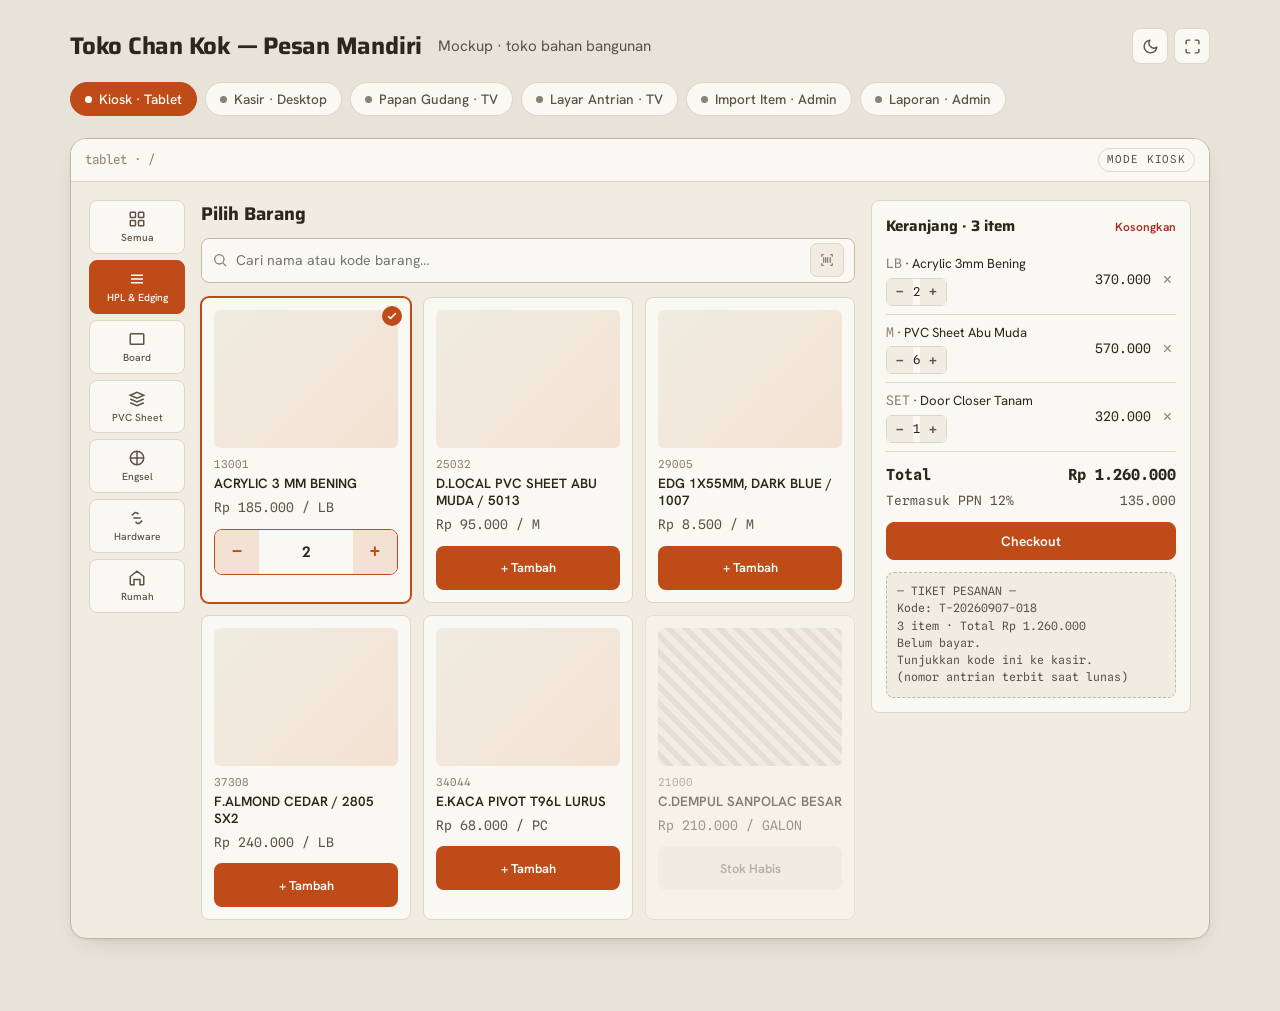
==== commit d343f9d9: "Add files via upload" ====
--- a/index.html
+++ b/index.html
@@ -5,90 +5,94 @@
 <meta name="viewport" content="width=device-width, initial-scale=1" />
 <title>Toko Chan Kok — Pesan Mandiri</title>
 <meta name="description" content="Mockup lima layar sistem pesan mandiri toko bahan bangunan: kiosk tablet, kasir, papan gudang, layar antrian, dan import item Accurate." />
+<link rel="preconnect" href="https://fonts.googleapis.com" />
+<link rel="preconnect" href="https://fonts.gstatic.com" crossorigin />
+<link rel="stylesheet" href="https://fonts.googleapis.com/css2?family=Saira:wght@500;600;700&family=Hanken+Grotesk:wght@400;500;600;700&family=Spline+Sans+Mono:wght@500;600&display=swap" />
 <style>
   img { max-width: 100%; height: auto; }
   [hidden] { display: none !important; }
-  @import url('https://fonts.googleapis.com/css2?family=IBM+Plex+Sans:wght@400;500;600;700&family=IBM+Plex+Mono:wght@500;600&display=swap');
 
   :root {
-    --ground: #eef1f4;
-    --surface: #ffffff;
-    --surface-2: #f5f7f9;
-    --line: #e2e8f0;
-    --line-strong: #cbd5e1;
-    --ink: #1e293b;
-    --ink-2: #556274;
-    --ink-3: #7c8ba1;
-    --brand: #1d4ed8;
+    /* Warm "toko besi" neutrals — kraft/concrete, not slate */
+    --ground: #e7e3d9;
+    --surface: #faf8f2;
+    --surface-2: #f0ece1;
+    --line: #dcd6c6;
+    --line-strong: #c0b9a2;
+    --ink: #2a2620;
+    --ink-2: #5a5347;
+    --ink-3: #8a8172;
+    /* Accent: hardware / safety orange, earthy */
+    --brand: #bf4b18;
     --brand-ink: #ffffff;
-    --brand-soft: #e2ebfb;
-    --paid: #15803d;
-    --paid-soft: #dcf1e3;
-    --packing: #6d28d9;
-    --packing-soft: #ebe3fb;
-    --stale: #b45309;
-    --stale-soft: #f8ebd6;
-    --problem: #dc2626;
-    --problem-soft: #f9dedd;
-    --ready: #0d9488;
-    --ready-soft: #d3efec;
-    --radius: 10px;
-    --shadow: 0 1px 2px rgba(15,23,42,.06), 0 8px 24px -12px rgba(15,23,42,.16);
-    --font-display: 'IBM Plex Sans', 'Segoe UI', system-ui, sans-serif;
-    --font-body: 'IBM Plex Sans', 'Segoe UI', system-ui, sans-serif;
-    --font-mono: 'IBM Plex Mono', ui-monospace, 'Cascadia Mono', monospace;
+    --brand-soft: #f3e2d3;
+    --paid: #3f6b2e;
+    --paid-soft: #e2ecd7;
+    --packing: #574a8c;
+    --packing-soft: #e6e2f2;
+    --stale: #8a6a17;
+    --stale-soft: #f1e8cf;
+    --problem: #a92c22;
+    --problem-soft: #f3ddd9;
+    --ready: #1f6f6b;
+    --ready-soft: #d6ebe8;
+    --radius: 8px;
+    --shadow: 0 1px 2px rgba(42,38,32,.07), 0 10px 26px -14px rgba(42,38,32,.24);
+    --font-display: 'Saira', 'Segoe UI', system-ui, sans-serif;
+    --font-body: 'Hanken Grotesk', 'Segoe UI', system-ui, sans-serif;
+    --font-mono: 'Spline Sans Mono', ui-monospace, 'Cascadia Mono', monospace;
   }
 
   @media (prefers-color-scheme: dark) {
     :root:not([data-theme="light"]) {
-      --ground: #0f151d;
-      --surface: #1a222e;
-      --surface-2: #212b39;
-      --line: #313d4d;
-      --line-strong: #44536a;
-      --ink: #e8edf4;
-      --ink-2: #aab7c7;
-      --ink-3: #7f8da0;
-      --brand: #6f9bf2;
-      --brand-ink: #0b1626;
-      --brand-soft: #1d2c45;
-      --paid: #57c882;
-      --paid-soft: #16321f;
-      --packing: #b295ec;
-      --packing-soft: #271c3d;
-      --stale: #e0a94e;
-      --stale-soft: #3a2c12;
-      --problem: #f0837c;
-      --problem-soft: #3c1e1d;
-      --ready: #52c6b8;
-      --ready-soft: #12312d;
-      --shadow: 0 1px 2px rgba(0,0,0,.3), 0 10px 28px -14px rgba(0,0,0,.6);
+      --ground: #1b1913;
+      --surface: #24211a;
+      --surface-2: #2c2820;
+      --line: #3b362c;
+      --line-strong: #524c3d;
+      --ink: #ede8dc;
+      --ink-2: #b8b1a1;
+      --ink-3: #8b8474;
+      --brand: #e0784a;
+      --brand-ink: #1e0f07;
+      --brand-soft: #3a281c;
+      --paid: #7fae60;
+      --paid-soft: #223019;
+      --packing: #9d8ed4;
+      --packing-soft: #2a2440;
+      --stale: #cba53e;
+      --stale-soft: #3a2f11;
+      --problem: #e5786c;
+      --problem-soft: #3d211d;
+      --ready: #52b3ad;
+      --ready-soft: #133330;
+      --shadow: 0 1px 2px rgba(0,0,0,.35), 0 12px 30px -16px rgba(0,0,0,.65);
     }
   }
 
   :root[data-theme="dark"] {
-    --ground: #0f151d;
-    --surface: #1a222e;
-    --surface-2: #212b39;
-    --line: #313d4d;
-    --line-strong: #44536a;
-    --ink: #e8edf4;
-    --ink-2: #aab7c7;
-    --ink-3: #7f8da0;
-    --brand: #6f9bf2;
-    --brand-ink: #0b1626;
-    --brand-soft: #1d2c45;
-    --paid: #57c882;
-    --paid-soft: #16321f;
-    --packing: #b295ec;
-    --packing-soft: #271c3d;
-    --stale: #e0a94e;
-    --stale-soft: #3a2c12;
-    --problem: #f0837c;
-    --problem-soft: #3c1e1d;
-    --ready: #52c6b8;
-    --ready-soft: #12312d;
-    --shadow: 0 1px 2px rgba(0,0,0,.3), 0 10px 28px -14px rgba(0,0,0,.6);
+    --ground: #1b1913;
+    --surface: #24211a;
+    --surface-2: #2c2820;
+    --line: #3b362c;
+    --line-strong: #524c3d;
+    --ink: #ede8dc;
+    --ink-2: #b8b1a1;
+    --ink-3: #8b8474;
+    --brand: #e0784a;
+    --brand-ink: #1e0f07;
+    --brand-soft: #3a281c;
+    --paid: #7fae60;
+    --paid-soft: #223019;
+    --packing: #9d8ed4;
+    --packing-soft: #2a2440;
+    --stale: #cba53e;
+    --stale-soft: #3a2f11;
+    --problem: #e5786c;
+    --problem-soft: #3d211d;
+    --ready: #52b3ad;
+    --ready-soft: #133330;
+    --shadow: 0 1px 2px rgba(0,0,0,.35), 0 12px 30px -16px rgba(0,0,0,.65);
   }
 
   * { box-sizing: border-box; }
@@ -105,9 +109,14 @@
 
   .wrap { max-width: 1180px; margin: 0 auto; padding: 28px 20px 72px; }
 
-  header.top { display: flex; flex-wrap: wrap; align-items: baseline; gap: 8px 16px; margin-bottom: 18px; }
+  header.top { display: flex; flex-wrap: wrap; align-items: center; gap: 8px 16px; margin-bottom: 18px; }
   header.top h1 { font-size: 1.5rem; font-weight: 700; letter-spacing: -0.01em; }
   header.top .sub { color: var(--ink-2); font-size: .95rem; }
+  header.top .tools { margin-left: auto; display: flex; gap: 6px; }
+  header.top .tools button { width: 36px; height: 36px; display: grid; place-items: center; border: 1px solid var(--line); border-radius: 8px; background: var(--surface); color: var(--ink-2); cursor: pointer; }
+  header.top .tools button:hover { color: var(--ink); border-color: var(--line-strong); }
+  header.top .tools button:focus-visible { outline: 2px solid var(--brand); outline-offset: 2px; }
+  header.top .tools svg { width: 17px; height: 17px; }
 
   nav.screens { display: flex; flex-wrap: wrap; gap: 8px; margin-bottom: 22px; }
   nav.screens button {
@@ -164,27 +173,44 @@
   .btn:focus-visible { outline: 2px solid var(--brand); outline-offset: 2px; }
 
   /* ---------- KIOSK ---------- */
-  .kiosk { display: grid; grid-template-columns: 1fr 320px; gap: 16px; }
-  .kiosk h2 { font-size: 1.15rem; font-weight: 700; margin-bottom: 2px; }
-  .cats { display: flex; gap: 7px; margin: 12px 0 14px; flex-wrap: wrap; }
-  .cats span { font-size: .8rem; font-weight: 500; padding: 6px 12px; border-radius: 999px; border: 1px solid var(--line); color: var(--ink-2); background: var(--surface); }
-  .cats span.on { background: var(--ink); color: var(--ground); border-color: var(--ink); }
+  .kiosk { display: grid; grid-template-columns: 96px 1fr 320px; gap: 16px; align-items: start; }
+  .kiosk h2 { font-size: 1.15rem; font-weight: 700; margin-bottom: 10px; }
+  .krail { display: flex; flex-direction: column; gap: 6px; position: sticky; top: 10px; }
+  .krail button { display: flex; flex-direction: column; align-items: center; gap: 4px; padding: 9px 4px; border: 1px solid var(--line); border-radius: 8px; background: var(--surface); color: var(--ink-2); font: inherit; font-size: .64rem; font-weight: 500; line-height: 1.15; text-align: center; cursor: pointer; }
+  .krail button svg { width: 18px; height: 18px; }
+  .krail button.on { background: var(--brand); border-color: var(--brand); color: var(--brand-ink); }
+  .krail button:focus-visible { outline: 2px solid var(--brand); outline-offset: 2px; }
+  .ksearch { display: flex; align-items: center; gap: 8px; border: 1px solid var(--line-strong); border-radius: 8px; background: var(--surface); padding: 0 10px; margin-bottom: 14px; }
+  .ksearch svg { width: 16px; height: 16px; color: var(--ink-3); flex: none; }
+  .ksearch input { flex: 1; border: 0; background: 0; font: inherit; font-size: .88rem; padding: 11px 0; color: var(--ink); outline: none; }
+  .ksearch .scan { flex: none; width: 34px; height: 34px; display: grid; place-items: center; border: 1px solid var(--line); border-radius: 7px; background: var(--surface-2); color: var(--ink-2); cursor: pointer; }
   .grid { display: grid; grid-template-columns: repeat(3, 1fr); gap: 12px; }
-  .prod { border: 1px solid var(--line); border-radius: var(--radius); background: var(--surface); padding: 12px; display: flex; flex-direction: column; gap: 3px; }
+  .prod { position: relative; border: 1px solid var(--line); border-radius: var(--radius); background: var(--surface); padding: 12px; display: flex; flex-direction: column; gap: 3px; cursor: pointer; }
+  .prod.in-cart { border-color: var(--brand); box-shadow: 0 0 0 1px var(--brand); }
+  .prod .chk { position: absolute; top: 8px; right: 8px; width: 20px; height: 20px; border-radius: 999px; background: var(--brand); color: #fff; display: grid; place-items: center; }
+  .prod .chk svg { width: 12px; height: 12px; }
   .prod .thumb { aspect-ratio: 4/3; border-radius: 6px; background: linear-gradient(135deg, var(--surface-2), var(--brand-soft)); margin-bottom: 6px; }
   .prod .code { font-family: var(--font-mono); font-size: .68rem; color: var(--ink-3); }
   .prod .nm { font-weight: 600; font-size: .84rem; line-height: 1.25; }
   .prod .pr { font-family: var(--font-mono); font-size: .82rem; color: var(--ink-2); margin-top: 2px; }
-  .prod.out { opacity: .55; }
+  .prod.out { opacity: .55; cursor: not-allowed; }
   .prod.out .thumb { background: repeating-linear-gradient(45deg, var(--surface-2), var(--surface-2) 6px, var(--line) 6px, var(--line) 12px); }
-  .prod { cursor: pointer; }
   .prod .add { margin-top: 8px; min-height: 44px; display: flex; align-items: center; justify-content: center; font-size: .8rem; font-weight: 600; text-align: center; border-radius: 8px; background: var(--brand); color: var(--brand-ink); }
-  .prod.out { cursor: not-allowed; }
   .prod.out .add { background: var(--surface-2); color: var(--ink-3); }
+  .stepper { margin-top: 8px; display: grid; grid-template-columns: 44px 1fr 44px; align-items: center; border: 1px solid var(--brand); border-radius: 8px; overflow: hidden; }
+  .stepper button { height: 44px; border: 0; background: var(--brand-soft); color: var(--brand); font-size: 1.1rem; font-weight: 600; cursor: pointer; }
+  .stepper .n { text-align: center; font-family: var(--font-mono); font-weight: 600; font-size: .9rem; }
   .cart { border: 1px solid var(--line); border-radius: var(--radius); background: var(--surface); padding: 14px; align-self: start; position: sticky; top: 10px; }
-  .cart h3 { font-size: .95rem; font-weight: 700; margin-bottom: 10px; }
-  .cart .ln { display: flex; justify-content: space-between; gap: 8px; font-size: .82rem; padding: 7px 0; border-bottom: 1px solid var(--line); }
+  .cart .chead { display: flex; align-items: baseline; justify-content: space-between; margin-bottom: 8px; }
+  .cart h3 { font-size: .95rem; font-weight: 700; }
+  .cart .clear { font: inherit; font-size: .74rem; font-weight: 600; color: var(--problem); background: 0; border: 0; cursor: pointer; padding: 0; }
+  .cart .ln { display: flex; align-items: center; gap: 8px; font-size: .82rem; padding: 8px 0; border-bottom: 1px solid var(--line); }
+  .cart .ln .body { flex: 1; }
   .cart .ln .q { color: var(--ink-3); font-family: var(--font-mono); }
+  .cart .ln .mini { display: inline-grid; grid-template-columns: 26px 1fr 26px; align-items: center; border: 1px solid var(--line); border-radius: 6px; margin-top: 4px; }
+  .cart .ln .mini button { height: 26px; border: 0; background: var(--surface-2); color: var(--ink-2); font-weight: 600; cursor: pointer; }
+  .cart .ln .mini .n { text-align: center; font-family: var(--font-mono); font-size: .76rem; }
+  .cart .ln .x { border: 0; background: 0; color: var(--ink-3); cursor: pointer; font-size: 1rem; line-height: 1; padding: 2px 4px; }
   .cart .sums { font-family: var(--font-mono); font-size: .8rem; margin: 10px 0; }
   .cart .sums div { display: flex; justify-content: space-between; padding: 2px 0; color: var(--ink-2); }
   .cart .sums .tot { font-weight: 700; font-size: .95rem; color: var(--ink); margin-top: 4px; }
@@ -207,8 +233,14 @@
   table.list .mono { font-size: .8rem; }
   .panel { border: 1px solid var(--line); border-radius: var(--radius); background: var(--surface); padding: 16px; align-self: start; }
   .panel h3 { font-size: 1rem; font-weight: 700; }
-  .panel .row { display: flex; justify-content: space-between; gap: 10px; font-size: .84rem; padding: 7px 0; border-bottom: 1px solid var(--line); }
+  .panel .row { display: flex; align-items: center; justify-content: space-between; gap: 10px; font-size: .84rem; padding: 8px 0; border-bottom: 1px solid var(--line); }
+  .panel .row .nm { flex: 1; }
   .panel .row .q { color: var(--ink-3); font-family: var(--font-mono); }
+  .panel .row .mini { display: inline-grid; grid-template-columns: 28px 30px 28px; align-items: center; border: 1px solid var(--line); border-radius: 6px; }
+  .panel .row .mini button { height: 28px; border: 0; background: var(--surface-2); color: var(--ink-2); font-weight: 600; cursor: pointer; }
+  .panel .row .mini .n { text-align: center; font-family: var(--font-mono); font-size: .78rem; }
+  .panel .row .x { border: 0; background: 0; color: var(--ink-3); cursor: pointer; font-size: 1rem; line-height: 1; padding: 2px 2px; }
+  .panel .row .amt { font-family: var(--font-mono); min-width: 62px; text-align: right; }
   .panel .sums { font-family: var(--font-mono); margin: 10px 0; }
   .panel .sums div { display: flex; justify-content: space-between; padding: 3px 0; font-size: .85rem; color: var(--ink-2); }
   .panel .sums .grand { font-weight: 700; font-size: 1.1rem; color: var(--ink); margin-top: 4px; }
@@ -229,14 +261,14 @@
   .job .btn { width: 100%; font-size: .8rem; padding: 7px; }
 
   /* ---------- DISPLAY ---------- */
-  .antrian { background: #0d1512; border-radius: 12px; padding: 26px; display: grid; grid-template-columns: 1fr 1fr; gap: 26px; color: #eaf0ed; }
-  .antrian .side h3 { font-size: 1rem; text-transform: uppercase; letter-spacing: .12em; color: #8fa8a0; margin-bottom: 16px; text-align: center; }
+  .antrian { background: #211d16; border-radius: 12px; padding: 26px; display: grid; grid-template-columns: 1fr 1fr; gap: 26px; color: #efe9dc; }
+  .antrian .side h3 { font-size: 1rem; text-transform: uppercase; letter-spacing: .12em; color: #b39a6f; margin-bottom: 16px; text-align: center; }
   .antrian .nums { display: flex; flex-wrap: wrap; gap: 12px; justify-content: center; }
-  .antrian .n { font-family: var(--font-display); font-weight: 700; font-size: 2.6rem; padding: 10px 20px; border-radius: 10px; background: #17231f; color: #cfe0da; min-width: 96px; text-align: center; letter-spacing: -0.02em; }
-  .antrian .side.ready .n { background: var(--ready); color: #04120e; }
+  .antrian .n { font-family: var(--font-display); font-weight: 700; font-size: 2.6rem; padding: 10px 20px; border-radius: 8px; background: #2e2920; color: #ddd3bf; min-width: 96px; text-align: center; letter-spacing: -0.02em; }
+  .antrian .side.ready .n { background: var(--ready); color: #071613; }
   .antrian .side.ready .n.new { animation: numPop 1.6s ease-in-out infinite; }
-  @keyframes numPop { 0%, 100% { box-shadow: 0 0 0 0 rgba(127,240,216,.9); } 50% { box-shadow: 0 0 0 8px rgba(127,240,216,0); } }
-  .antrian .divider { width: 1px; background: #24322d; }
+  @keyframes numPop { 0%, 100% { box-shadow: 0 0 0 0 rgba(90,190,180,.85); } 50% { box-shadow: 0 0 0 8px rgba(90,190,180,0); } }
+  .antrian .divider { width: 1px; background: #37312444; }
 
   /* ---------- ADMIN ---------- */
   .admin { display: grid; grid-template-columns: 1fr 320px; gap: 16px; }
@@ -284,7 +316,10 @@
   .rep-foot { font-size: .72rem; color: var(--ink-3); margin-top: 14px; padding: 10px 12px; background: var(--surface-2); border-radius: 8px; }
 
   @media (max-width: 860px) {
-    .kiosk, .kasir, .admin { grid-template-columns: 1fr; }
+    .kiosk { grid-template-columns: 1fr; }
+    .kasir, .admin { grid-template-columns: 1fr; }
+    .krail { flex-direction: row; overflow-x: auto; position: static; }
+    .krail button { flex: 0 0 auto; min-width: 76px; }
     .kpis { grid-template-columns: repeat(2, 1fr); }
     .rep-grid { grid-template-columns: 1fr; }
     .board { grid-template-columns: 1fr; }
@@ -301,6 +336,14 @@
   <header class="top">
     <h1>Toko Chan Kok — Pesan Mandiri</h1>
     <span class="sub">Mockup · toko bahan bangunan</span>
+    <div class="tools">
+      <button id="themeBtn" type="button" aria-label="Ganti tema terang/gelap" title="Tema terang/gelap">
+        <svg viewBox="0 0 24 24" fill="none" stroke="currentColor" stroke-width="2" stroke-linecap="round" stroke-linejoin="round"><path d="M21 12.79A9 9 0 1 1 11.21 3 7 7 0 0 0 21 12.79z"/></svg>
+      </button>
+      <button id="fsBtn" type="button" aria-label="Layar penuh" title="Layar penuh">
+        <svg viewBox="0 0 24 24" fill="none" stroke="currentColor" stroke-width="2" stroke-linecap="round" stroke-linejoin="round"><path d="M8 3H5a2 2 0 0 0-2 2v3m18 0V5a2 2 0 0 0-2-2h-3M3 16v3a2 2 0 0 0 2 2h3m13-5v3a2 2 0 0 1-2 2h-3"/></svg>
+      </button>
+    </div>
   </header>
 
   <nav class="screens" role="tablist" aria-label="Pilih layar">
@@ -318,25 +361,51 @@
       <div class="device-bar">tablet · /  <span class="pill">mode kiosk</span></div>
       <div class="device-body">
         <div class="kiosk">
+          <nav class="krail" aria-label="Kategori">
+            <button><svg viewBox="0 0 24 24" fill="none" stroke="currentColor" stroke-width="2"><rect x="3" y="3" width="7" height="7" rx="1"/><rect x="14" y="3" width="7" height="7" rx="1"/><rect x="3" y="14" width="7" height="7" rx="1"/><rect x="14" y="14" width="7" height="7" rx="1"/></svg>Semua</button>
+            <button class="on"><svg viewBox="0 0 24 24" fill="none" stroke="currentColor" stroke-width="2"><path d="M4 7h16M4 12h16M4 17h16"/></svg>HPL &amp; Edging</button>
+            <button><svg viewBox="0 0 24 24" fill="none" stroke="currentColor" stroke-width="2"><rect x="3" y="5" width="18" height="14" rx="1"/></svg>Board</button>
+            <button><svg viewBox="0 0 24 24" fill="none" stroke="currentColor" stroke-width="2"><path d="M3 7l9-4 9 4-9 4-9-4zM3 12l9 4 9-4M3 17l9 4 9-4"/></svg>PVC Sheet</button>
+            <button><svg viewBox="0 0 24 24" fill="none" stroke="currentColor" stroke-width="2"><circle cx="12" cy="12" r="9"/><path d="M12 3v18M3 12h18"/></svg>Engsel</button>
+            <button><svg viewBox="0 0 24 24" fill="none" stroke="currentColor" stroke-width="2"><path d="M14 7l-1.5-1.5a3 3 0 0 0-4 0L5 8.5M10 17l1.5 1.5a3 3 0 0 0 4 0L19 15.5M7 12h10"/></svg>Hardware</button>
+            <button><svg viewBox="0 0 24 24" fill="none" stroke="currentColor" stroke-width="2"><path d="M3 10l9-7 9 7v10a1 1 0 0 1-1 1h-4v-7H8v7H4a1 1 0 0 1-1-1z"/></svg>Rumah</button>
+          </nav>
           <div>
             <h2>Pilih Barang</h2>
-            <div class="cats">
-              <span>Semua</span><span class="on">HPL &amp; Edging</span><span>Board</span><span>PVC Sheet</span><span>Hardware · Engsel</span><span>Hardware Lainnya</span><span>Perlengkapan Rumah</span>
-            </div>
+            <div class="ksearch"><svg viewBox="0 0 24 24" fill="none" stroke="currentColor" stroke-width="2"><circle cx="11" cy="11" r="7"/><path d="M21 21l-4.3-4.3"/></svg><input type="search" placeholder="Cari nama atau kode barang…" /><button class="scan" aria-label="Scan barcode"><svg viewBox="0 0 24 24" fill="none" stroke="currentColor" stroke-width="2"><path d="M4 7V5a1 1 0 0 1 1-1h2M17 4h2a1 1 0 0 1 1 1v2M20 17v2a1 1 0 0 1-1 1h-2M7 20H5a1 1 0 0 1-1-1v-2M7 8v8M10 8v8M13 8v8M17 8v8"/></svg></button></div>
             <div class="grid">
+              <div class="prod in-cart">
+                <span class="chk"><svg viewBox="0 0 24 24" fill="none" stroke="currentColor" stroke-width="3" stroke-linecap="round" stroke-linejoin="round"><path d="M5 13l4 4L19 7"/></svg></span>
+                <div class="thumb"></div><span class="code">13001</span><span class="nm">ACRYLIC 3 MM BENING</span><span class="pr">Rp 185.000 / LB</span>
+                <div class="stepper"><button aria-label="Kurangi">−</button><span class="n">2</span><button aria-label="Tambah">+</button></div>
+              </div>
+              <div class="prod"><div class="thumb"></div><span class="code">25032</span><span class="nm">D.LOCAL PVC SHEET ABU MUDA / 5013</span><span class="pr">Rp 95.000 / M</span><div class="add">+ Tambah</div></div>
               <div class="prod"><div class="thumb"></div><span class="code">29005</span><span class="nm">EDG 1X55MM, DARK BLUE / 1007</span><span class="pr">Rp 8.500 / M</span><div class="add">+ Tambah</div></div>
               <div class="prod"><div class="thumb"></div><span class="code">37308</span><span class="nm">F.ALMOND CEDAR / 2805 SX2</span><span class="pr">Rp 240.000 / LB</span><div class="add">+ Tambah</div></div>
-              <div class="prod"><div class="thumb"></div><span class="code">13001</span><span class="nm">ACRYLIC 3 MM BENING</span><span class="pr">Rp 185.000 / LB</span><div class="add">+ Tambah</div></div>
-              <div class="prod"><div class="thumb"></div><span class="code">25032</span><span class="nm">D.LOCAL PVC SHEET ABU MUDA / 5013</span><span class="pr">Rp 95.000 / M</span><div class="add">+ Tambah</div></div>
               <div class="prod"><div class="thumb"></div><span class="code">34044</span><span class="nm">E.KACA PIVOT T96L LURUS</span><span class="pr">Rp 68.000 / PC</span><div class="add">+ Tambah</div></div>
               <div class="prod out"><div class="thumb"></div><span class="code">21000</span><span class="nm">C.DEMPUL SANPOLAC BESAR</span><span class="pr">Rp 210.000 / GALON</span><div class="add">Stok Habis</div></div>
             </div>
           </div>
           <div class="cart">
-            <h3>Keranjang</h3>
-            <div class="ln"><span><span class="q">2 LB</span> · Acrylic 3mm Bening</span><span class="mono">370.000</span></div>
-            <div class="ln"><span><span class="q">6 M</span> · PVC Sheet Abu Muda</span><span class="mono">570.000</span></div>
-            <div class="ln"><span><span class="q">1 SET</span> · Door Closer Tanam</span><span class="mono">320.000</span></div>
+            <div class="chead"><h3>Keranjang · 3 item</h3><button class="clear">Kosongkan</button></div>
+            <div class="ln">
+              <div class="body"><span class="q">LB</span> · Acrylic 3mm Bening
+                <div class="mini"><button aria-label="Kurangi">−</button><span class="n">2</span><button aria-label="Tambah">+</button></div>
+              </div>
+              <span class="mono">370.000</span><button class="x" aria-label="Hapus">×</button>
+            </div>
+            <div class="ln">
+              <div class="body"><span class="q">M</span> · PVC Sheet Abu Muda
+                <div class="mini"><button aria-label="Kurangi">−</button><span class="n">6</span><button aria-label="Tambah">+</button></div>
+              </div>
+              <span class="mono">570.000</span><button class="x" aria-label="Hapus">×</button>
+            </div>
+            <div class="ln">
+              <div class="body"><span class="q">SET</span> · Door Closer Tanam
+                <div class="mini"><button aria-label="Kurangi">−</button><span class="n">1</span><button aria-label="Tambah">+</button></div>
+              </div>
+              <span class="mono">320.000</span><button class="x" aria-label="Hapus">×</button>
+            </div>
             <div class="sums">
               <div class="tot"><span>Total</span><span>Rp 1.260.000</span></div>
               <div><span>Termasuk PPN 12%</span><span>135.000</span></div>
@@ -377,10 +446,22 @@
           </div>
           <div class="panel">
             <h3>T-20260907-018</h3>
-            <p class="hint" style="margin-top:2px">a.n. Pak Budi · masuk 10:42</p>
-            <div class="row"><span><span class="q">2 LB</span> Acrylic 3mm Bening <span class="mono">·13001</span></span><span class="mono">370.000</span></div>
-            <div class="row"><span><span class="q">6 M</span> PVC Sheet Abu Muda <span class="mono">·25032</span></span><span class="mono">570.000</span></div>
-            <div class="row"><span><span class="q">1 SET</span> Door Closer Tanam <span class="mono">·26014</span></span><span class="mono">320.000</span></div>
+            <p class="hint" style="margin-top:2px">a.n. Pak Budi · masuk 10:42 · edit qty bila stok kurang</p>
+            <div class="row">
+              <span class="nm">Acrylic 3mm Bening <span class="mono">·13001</span></span>
+              <div class="mini"><button aria-label="Kurangi">−</button><span class="n">2</span><button aria-label="Tambah">+</button></div>
+              <span class="mono q">LB</span><span class="amt mono">370.000</span><button class="x" aria-label="Hapus">×</button>
+            </div>
+            <div class="row">
+              <span class="nm">PVC Sheet Abu Muda <span class="mono">·25032</span></span>
+              <div class="mini"><button aria-label="Kurangi">−</button><span class="n">6</span><button aria-label="Tambah">+</button></div>
+              <span class="mono q">M</span><span class="amt mono">570.000</span><button class="x" aria-label="Hapus">×</button>
+            </div>
+            <div class="row">
+              <span class="nm">Door Closer Tanam <span class="mono">·26014</span></span>
+              <div class="mini"><button aria-label="Kurangi">−</button><span class="n">1</span><button aria-label="Tambah">+</button></div>
+              <span class="mono q">SET</span><span class="amt mono">320.000</span><button class="x" aria-label="Hapus">×</button>
+            </div>
             <div class="sums">
               <div class="grand"><span>Total</span><span>Rp 1.260.000</span></div>
               <div><span>DPP</span><span>1.125.000</span></div>
@@ -613,6 +694,28 @@
     secs.forEach(s => { s.hidden = s.dataset.s !== name; });
   }
   tabs.forEach(t => t.addEventListener('click', () => show(t.dataset.t)));
+
+  const root = document.documentElement;
+  document.getElementById('themeBtn').addEventListener('click', () => {
+    const dark = root.getAttribute('data-theme') === 'dark'
+      || (!root.hasAttribute('data-theme') && matchMedia('(prefers-color-scheme: dark)').matches);
+    root.setAttribute('data-theme', dark ? 'light' : 'dark');
+  });
+  document.getElementById('fsBtn').addEventListener('click', () => {
+    if (document.fullscreenElement) document.exitFullscreen();
+    else document.documentElement.requestFullscreen && document.documentElement.requestFullscreen();
+  });
+
+  // demo-only stepper feedback
+  document.querySelectorAll('.stepper button, .mini button').forEach(b => {
+    b.addEventListener('click', e => {
+      const n = e.currentTarget.parentElement.querySelector('.n');
+      if (!n) return;
+      let v = parseInt(n.textContent, 10) || 0;
+      v += e.currentTarget.textContent.trim() === '+' ? 1 : -1;
+      n.textContent = Math.max(1, v);
+    });
+  });
 </script>
 </body>
 </html>
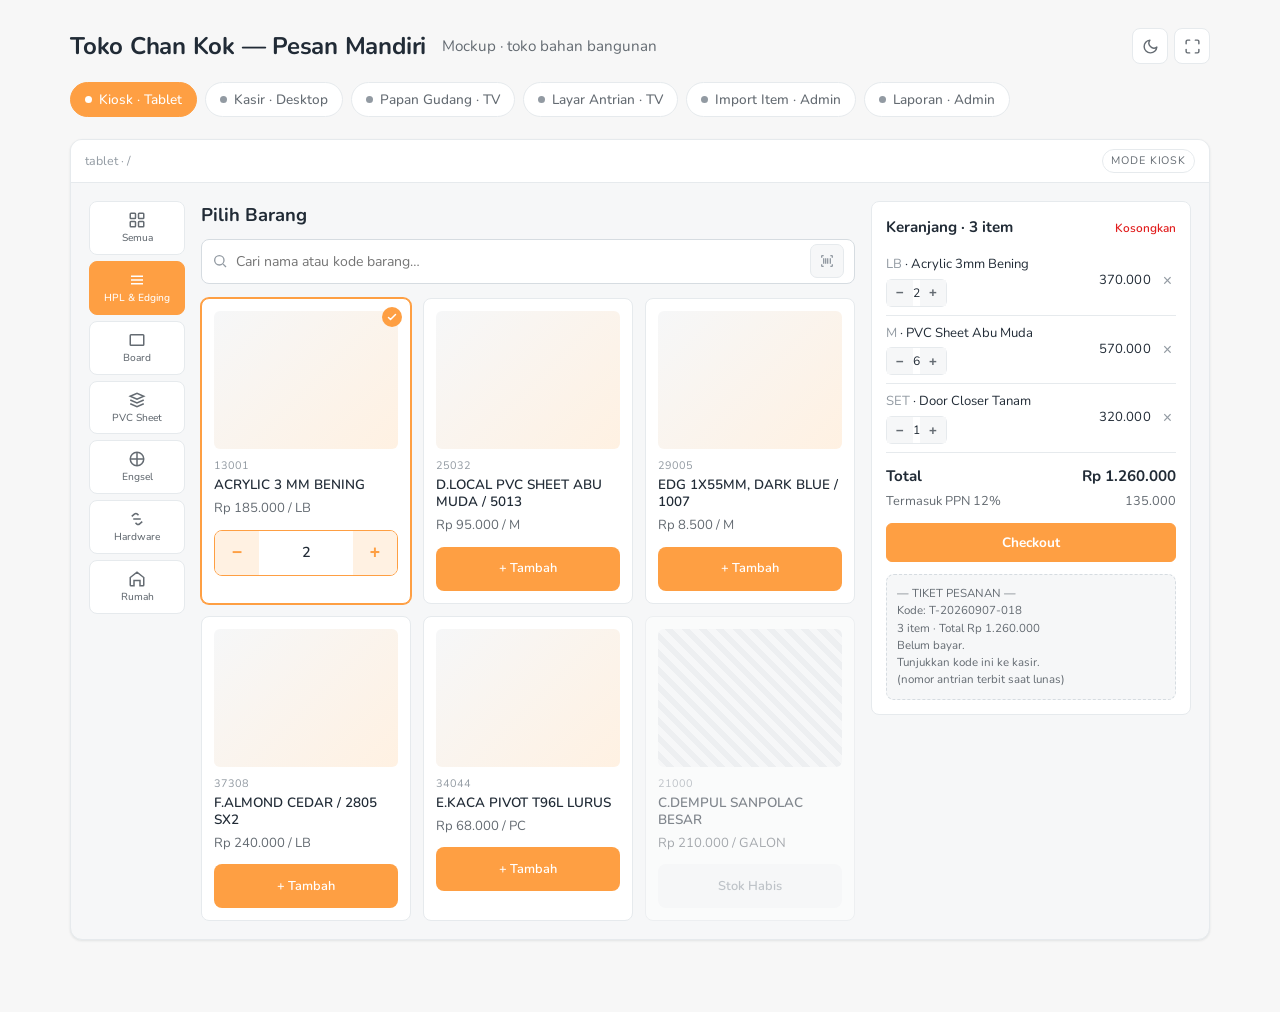
==== commit 6b38646b: "Add files via upload" ====
--- a/index.html
+++ b/index.html
@@ -7,92 +7,98 @@
 <meta name="description" content="Mockup lima layar sistem pesan mandiri toko bahan bangunan: kiosk tablet, kasir, papan gudang, layar antrian, dan import item Accurate." />
 <link rel="preconnect" href="https://fonts.googleapis.com" />
 <link rel="preconnect" href="https://fonts.gstatic.com" crossorigin />
-<link rel="stylesheet" href="https://fonts.googleapis.com/css2?family=Saira:wght@500;600;700&family=Hanken+Grotesk:wght@400;500;600;700&family=Spline+Sans+Mono:wght@500;600&display=swap" />
+<link rel="stylesheet" href="https://fonts.googleapis.com/css2?family=Nunito:wght@400;500;600;700;800&display=swap" />
 <style>
   img { max-width: 100%; height: auto; }
   [hidden] { display: none !important; }
 
   :root {
-    /* Warm "toko besi" neutrals — kraft/concrete, not slate */
-    --ground: #e7e3d9;
-    --surface: #faf8f2;
-    --surface-2: #f0ece1;
-    --line: #dcd6c6;
-    --line-strong: #c0b9a2;
-    --ink: #2a2620;
-    --ink-2: #5a5347;
-    --ink-3: #8a8172;
-    /* Accent: hardware / safety orange, earthy */
-    --brand: #bf4b18;
+    /* Palet mengikuti DreamsPOS: oranye + navy + putih */
+    --ground: #f7f7f7;
+    --surface: #ffffff;
+    --surface-2: #f6f7f8;
+    --line: #e6eaed;
+    --line-strong: #d6dce1;
+    --ink: #212b36;
+    --ink-2: #646b72;
+    --ink-3: #929aa2;
+    --brand: #fe9f43;
     --brand-ink: #ffffff;
-    --brand-soft: #f3e2d3;
-    --paid: #3f6b2e;
-    --paid-soft: #e2ecd7;
-    --packing: #574a8c;
-    --packing-soft: #e6e2f2;
-    --stale: #8a6a17;
-    --stale-soft: #f1e8cf;
-    --problem: #a92c22;
-    --problem-soft: #f3ddd9;
-    --ready: #1f6f6b;
-    --ready-soft: #d6ebe8;
+    --brand-soft: #fff1e2;
+    --navy: #092c4c;
+    --navy-soft: #e6ebf0;
+    --paid: #2fa06d;
+    --paid-soft: #e0f2e9;
+    --packing: #092c4c;
+    --packing-soft: #e6ebf0;
+    --stale: #d98e0b;
+    --stale-soft: #fdf0d7;
+    --problem: #e11d1d;
+    --problem-soft: #fbe0e0;
+    --ready: #0a9ab5;
+    --ready-soft: #d8f0f4;
     --radius: 8px;
-    --shadow: 0 1px 2px rgba(42,38,32,.07), 0 10px 26px -14px rgba(42,38,32,.24);
-    --font-display: 'Saira', 'Segoe UI', system-ui, sans-serif;
-    --font-body: 'Hanken Grotesk', 'Segoe UI', system-ui, sans-serif;
-    --font-mono: 'Spline Sans Mono', ui-monospace, 'Cascadia Mono', monospace;
+    --radius-btn: 6px;
+    --shadow: 0 1px 3px rgba(33,43,54,.06), 0 1px 2px rgba(33,43,54,.04);
+    --font-display: 'Nunito', 'Segoe UI', system-ui, sans-serif;
+    --font-body: 'Nunito', 'Segoe UI', system-ui, sans-serif;
+    --font-mono: 'Nunito', ui-monospace, monospace;
   }
 
   @media (prefers-color-scheme: dark) {
     :root:not([data-theme="light"]) {
-      --ground: #1b1913;
-      --surface: #24211a;
-      --surface-2: #2c2820;
-      --line: #3b362c;
-      --line-strong: #524c3d;
-      --ink: #ede8dc;
-      --ink-2: #b8b1a1;
-      --ink-3: #8b8474;
-      --brand: #e0784a;
-      --brand-ink: #1e0f07;
-      --brand-soft: #3a281c;
-      --paid: #7fae60;
-      --paid-soft: #223019;
-      --packing: #9d8ed4;
-      --packing-soft: #2a2440;
-      --stale: #cba53e;
-      --stale-soft: #3a2f11;
-      --problem: #e5786c;
-      --problem-soft: #3d211d;
-      --ready: #52b3ad;
-      --ready-soft: #133330;
-      --shadow: 0 1px 2px rgba(0,0,0,.35), 0 12px 30px -16px rgba(0,0,0,.65);
+      --ground: #131b28;
+      --surface: #1b2433;
+      --surface-2: #212c3e;
+      --line: #2e3a4d;
+      --line-strong: #435066;
+      --ink: #e9edf3;
+      --ink-2: #a6b1c1;
+      --ink-3: #7b8799;
+      --brand: #fe9f43;
+      --brand-ink: #241202;
+      --brand-soft: #3a2a17;
+      --navy: #6ea0d6;
+      --navy-soft: #22314a;
+      --paid: #46c58c;
+      --paid-soft: #16311f;
+      --packing: #6ea0d6;
+      --packing-soft: #22314a;
+      --stale: #e8b23e;
+      --stale-soft: #3a2e11;
+      --problem: #f0776f;
+      --problem-soft: #3d1f1f;
+      --ready: #33bcd0;
+      --ready-soft: #123033;
+      --shadow: 0 1px 3px rgba(0,0,0,.4), 0 1px 2px rgba(0,0,0,.3);
     }
   }
 
   :root[data-theme="dark"] {
-    --ground: #1b1913;
-    --surface: #24211a;
-    --surface-2: #2c2820;
-    --line: #3b362c;
-    --line-strong: #524c3d;
-    --ink: #ede8dc;
-    --ink-2: #b8b1a1;
-    --ink-3: #8b8474;
-    --brand: #e0784a;
-    --brand-ink: #1e0f07;
-    --brand-soft: #3a281c;
-    --paid: #7fae60;
-    --paid-soft: #223019;
-    --packing: #9d8ed4;
-    --packing-soft: #2a2440;
-    --stale: #cba53e;
-    --stale-soft: #3a2f11;
-    --problem: #e5786c;
-    --problem-soft: #3d211d;
-    --ready: #52b3ad;
-    --ready-soft: #133330;
-    --shadow: 0 1px 2px rgba(0,0,0,.35), 0 12px 30px -16px rgba(0,0,0,.65);
+    --ground: #131b28;
+    --surface: #1b2433;
+    --surface-2: #212c3e;
+    --line: #2e3a4d;
+    --line-strong: #435066;
+    --ink: #e9edf3;
+    --ink-2: #a6b1c1;
+    --ink-3: #7b8799;
+    --brand: #fe9f43;
+    --brand-ink: #241202;
+    --brand-soft: #3a2a17;
+    --navy: #6ea0d6;
+    --navy-soft: #22314a;
+    --paid: #46c58c;
+    --paid-soft: #16311f;
+    --packing: #6ea0d6;
+    --packing-soft: #22314a;
+    --stale: #e8b23e;
+    --stale-soft: #3a2e11;
+    --problem: #f0776f;
+    --problem-soft: #3d1f1f;
+    --ready: #33bcd0;
+    --ready-soft: #123033;
+    --shadow: 0 1px 3px rgba(0,0,0,.4), 0 1px 2px rgba(0,0,0,.3);
   }
 
   * { box-sizing: border-box; }
@@ -104,8 +110,8 @@
     line-height: 1.5;
     -webkit-font-smoothing: antialiased;
   }
-  h1, h2, h3, h4 { font-family: var(--font-display); text-wrap: balance; margin: 0; }
-  .mono { font-family: var(--font-mono); }
+  h1, h2, h3, h4 { font-family: var(--font-display); font-weight: 700; text-wrap: balance; margin: 0; color: var(--ink); }
+  .mono { font-family: var(--font-mono); font-variant-numeric: tabular-nums; letter-spacing: .01em; }
 
   .wrap { max-width: 1180px; margin: 0 auto; padding: 28px 20px 72px; }
 
@@ -142,7 +148,7 @@
   nav.screens button[aria-selected="true"] .dot { background: var(--brand-ink); }
   nav.screens button:focus-visible { outline: 2px solid var(--brand); outline-offset: 2px; }
 
-  .device { border: 1px solid var(--line-strong); border-radius: 16px; background: var(--surface-2); box-shadow: var(--shadow); overflow: hidden; }
+  .device { border: 1px solid var(--line); border-radius: 12px; background: var(--surface-2); box-shadow: var(--shadow); overflow: hidden; }
   .device-bar {
     display: flex; align-items: center; gap: 10px;
     padding: 9px 14px; background: var(--surface);
@@ -165,7 +171,8 @@
   .b-ready { background: var(--ready-soft); color: var(--ready); }
   .b-wait { background: var(--brand-soft); color: var(--brand); }
 
-  .btn { font-family: var(--font-body); font-weight: 600; font-size: .85rem; border-radius: 8px; padding: 9px 14px; border: 1px solid var(--line-strong); background: var(--surface); color: var(--ink); cursor: pointer; }
+  .btn { font-family: var(--font-body); font-weight: 700; font-size: .85rem; border-radius: var(--radius-btn); padding: 9px 14px; border: 1px solid var(--line-strong); background: var(--surface); color: var(--ink); cursor: pointer; }
+  .btn-navy { background: var(--navy); border-color: var(--navy); color: #fff; }
   .btn-primary { background: var(--brand); border-color: var(--brand); color: var(--brand-ink); }
   .btn-paid { background: var(--paid); border-color: var(--paid); color: #fff; }
   .btn-ready { background: var(--ready); border-color: var(--ready); color: #fff; }
@@ -261,14 +268,14 @@
   .job .btn { width: 100%; font-size: .8rem; padding: 7px; }
 
   /* ---------- DISPLAY ---------- */
-  .antrian { background: #211d16; border-radius: 12px; padding: 26px; display: grid; grid-template-columns: 1fr 1fr; gap: 26px; color: #efe9dc; }
-  .antrian .side h3 { font-size: 1rem; text-transform: uppercase; letter-spacing: .12em; color: #b39a6f; margin-bottom: 16px; text-align: center; }
+  .antrian { background: #092c4c; border-radius: 10px; padding: 26px; display: grid; grid-template-columns: 1fr 1fr; gap: 26px; color: #eef2f7; }
+  .antrian .side h3 { font-size: 1rem; font-weight: 800; text-transform: uppercase; letter-spacing: .1em; color: #8fb0cc; margin-bottom: 16px; text-align: center; }
   .antrian .nums { display: flex; flex-wrap: wrap; gap: 12px; justify-content: center; }
-  .antrian .n { font-family: var(--font-display); font-weight: 700; font-size: 2.6rem; padding: 10px 20px; border-radius: 8px; background: #2e2920; color: #ddd3bf; min-width: 96px; text-align: center; letter-spacing: -0.02em; }
-  .antrian .side.ready .n { background: var(--ready); color: #071613; }
+  .antrian .n { font-family: var(--font-display); font-weight: 800; font-size: 2.6rem; padding: 10px 20px; border-radius: 8px; background: #10416b; color: #dbe8f3; min-width: 96px; text-align: center; }
+  .antrian .side.ready .n { background: var(--brand); color: #3a1c00; }
   .antrian .side.ready .n.new { animation: numPop 1.6s ease-in-out infinite; }
-  @keyframes numPop { 0%, 100% { box-shadow: 0 0 0 0 rgba(90,190,180,.85); } 50% { box-shadow: 0 0 0 8px rgba(90,190,180,0); } }
-  .antrian .divider { width: 1px; background: #37312444; }
+  @keyframes numPop { 0%, 100% { box-shadow: 0 0 0 0 rgba(254,159,67,.85); } 50% { box-shadow: 0 0 0 8px rgba(254,159,67,0); } }
+  .antrian .divider { width: 1px; background: #1d456b; }
 
   /* ---------- ADMIN ---------- */
   .admin { display: grid; grid-template-columns: 1fr 320px; gap: 16px; }
